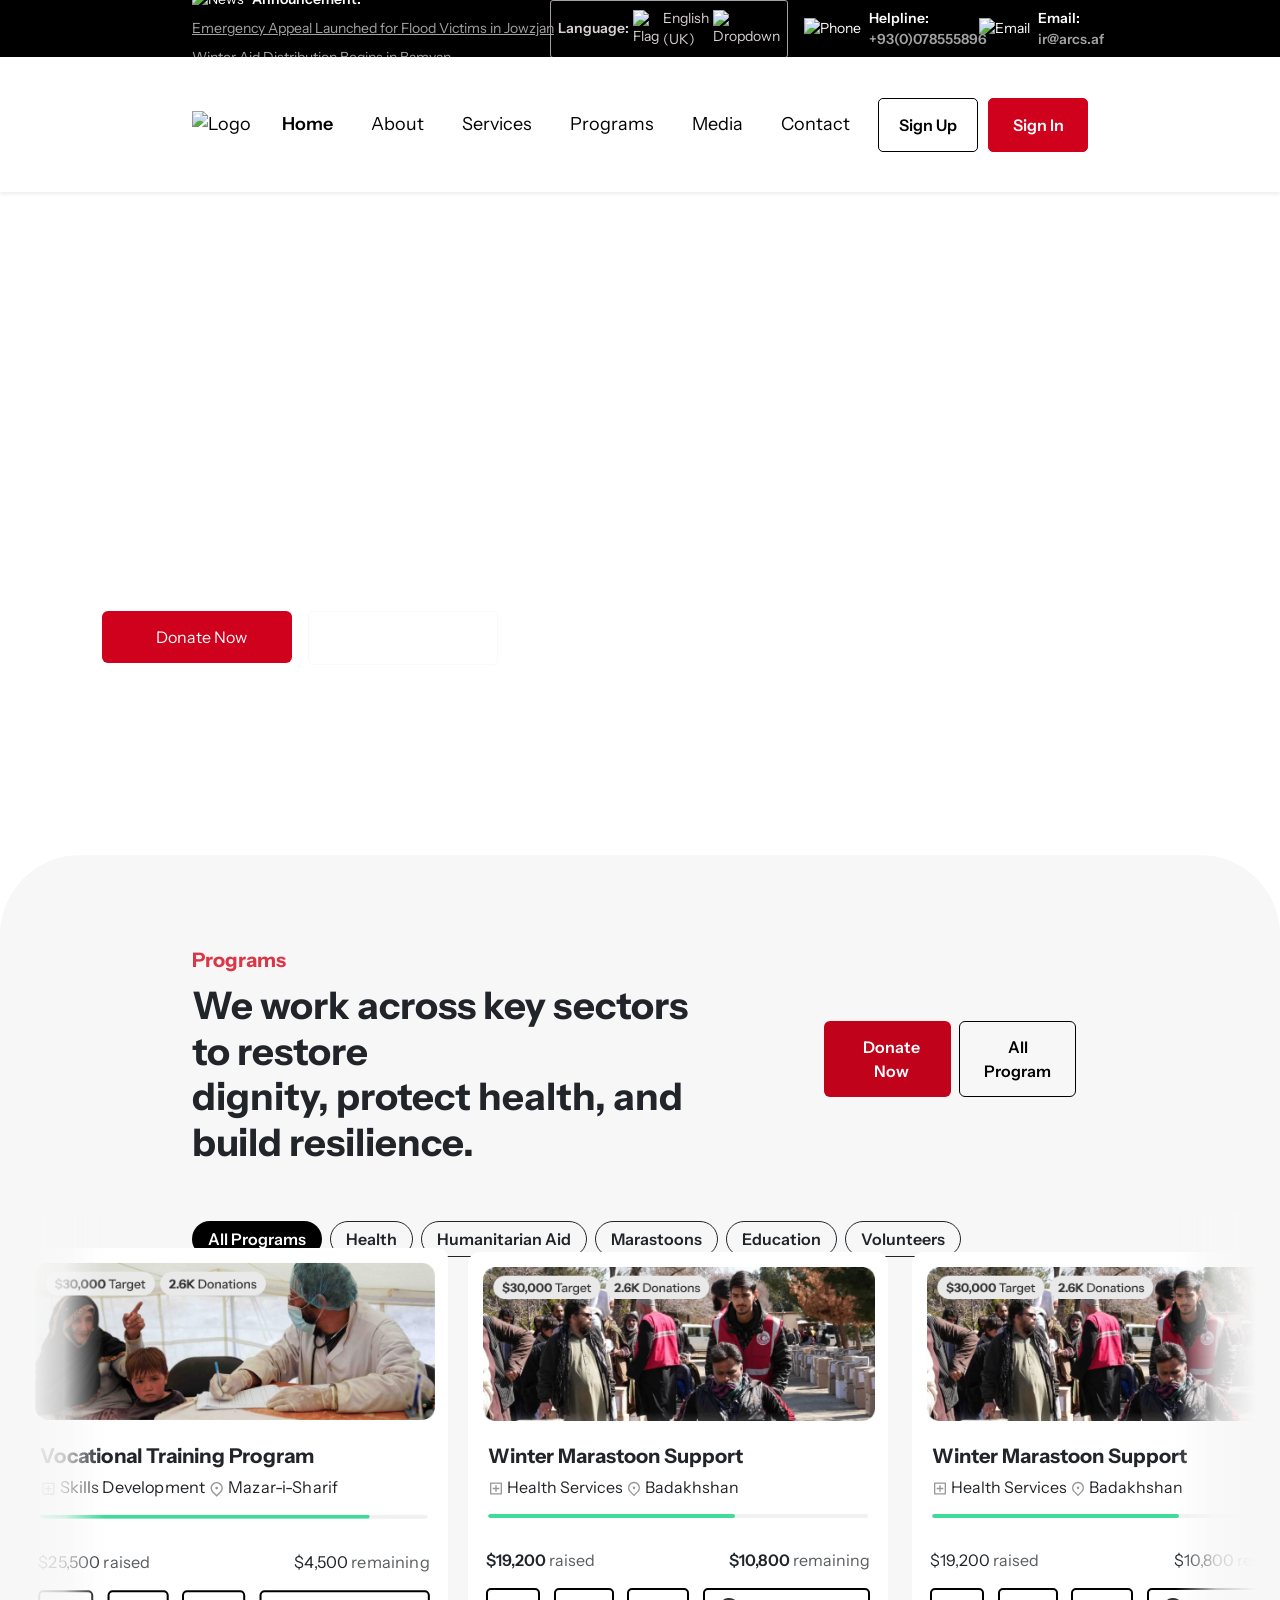
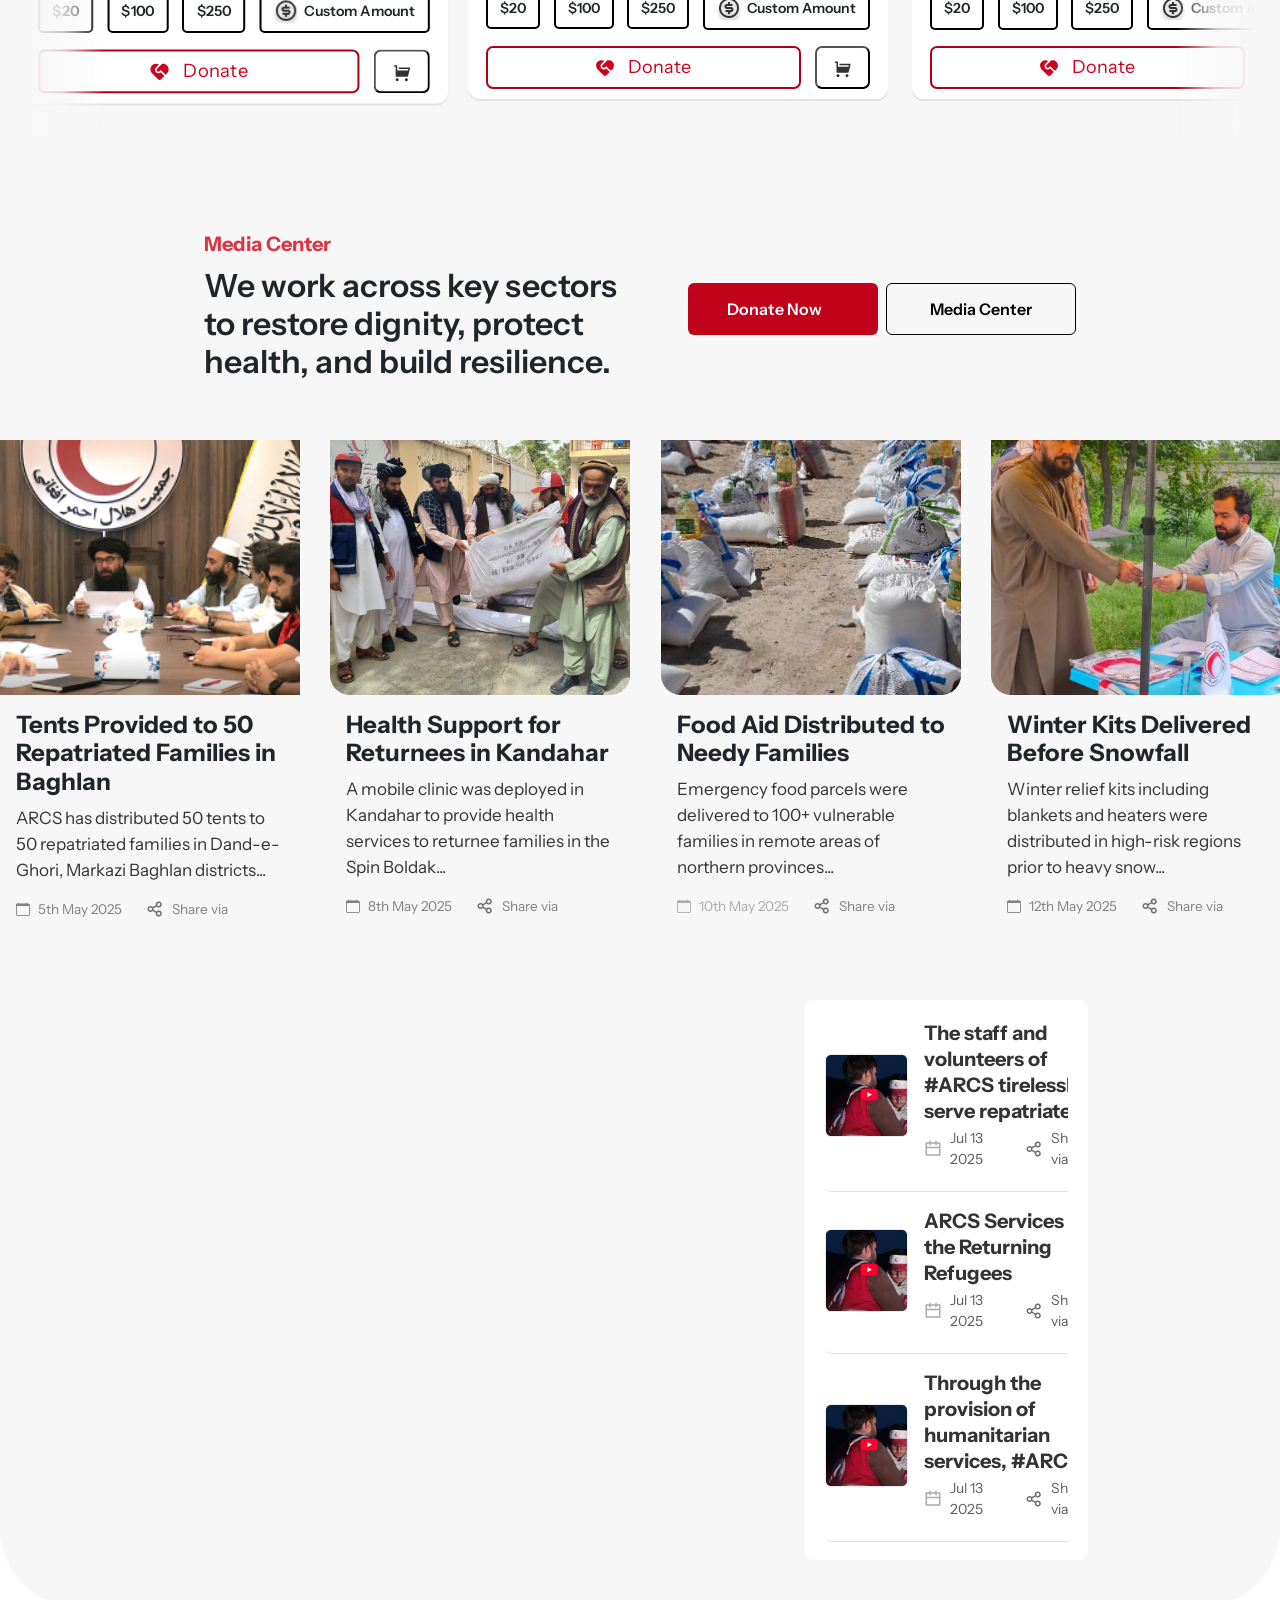
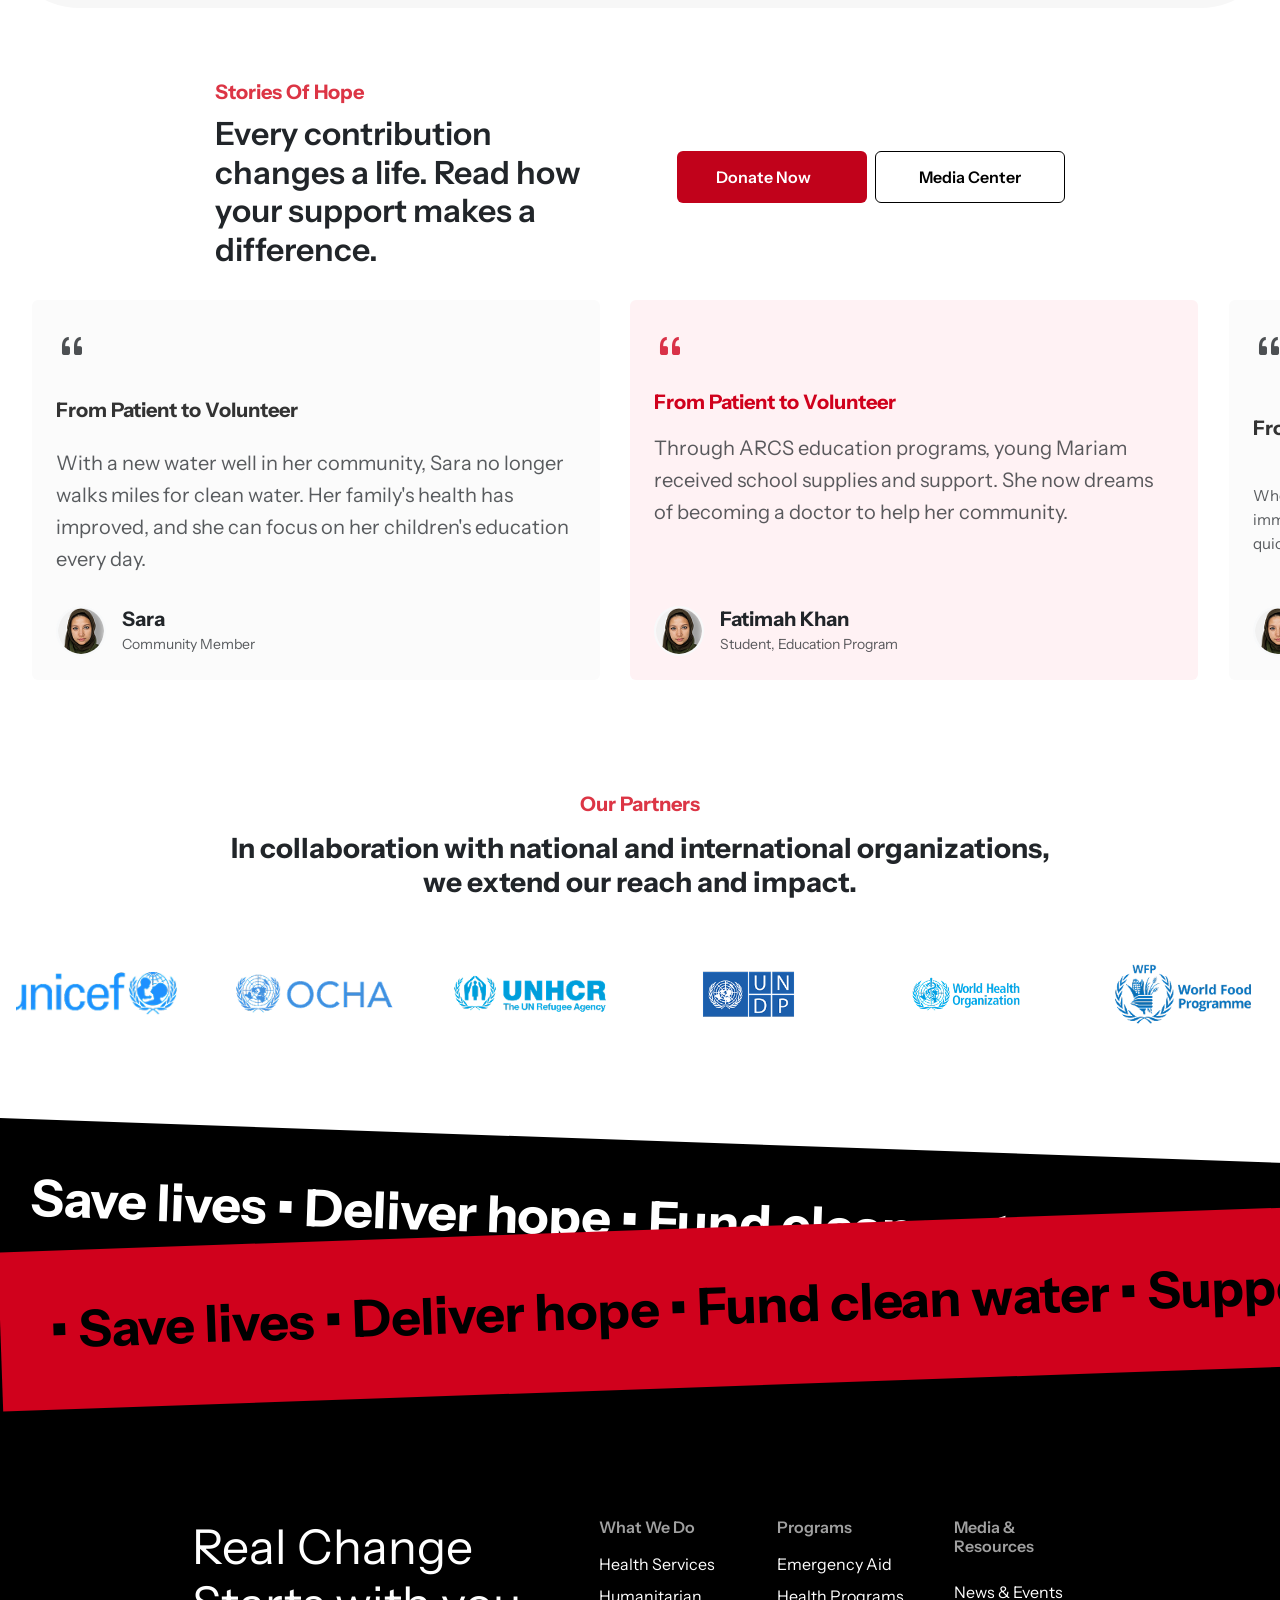
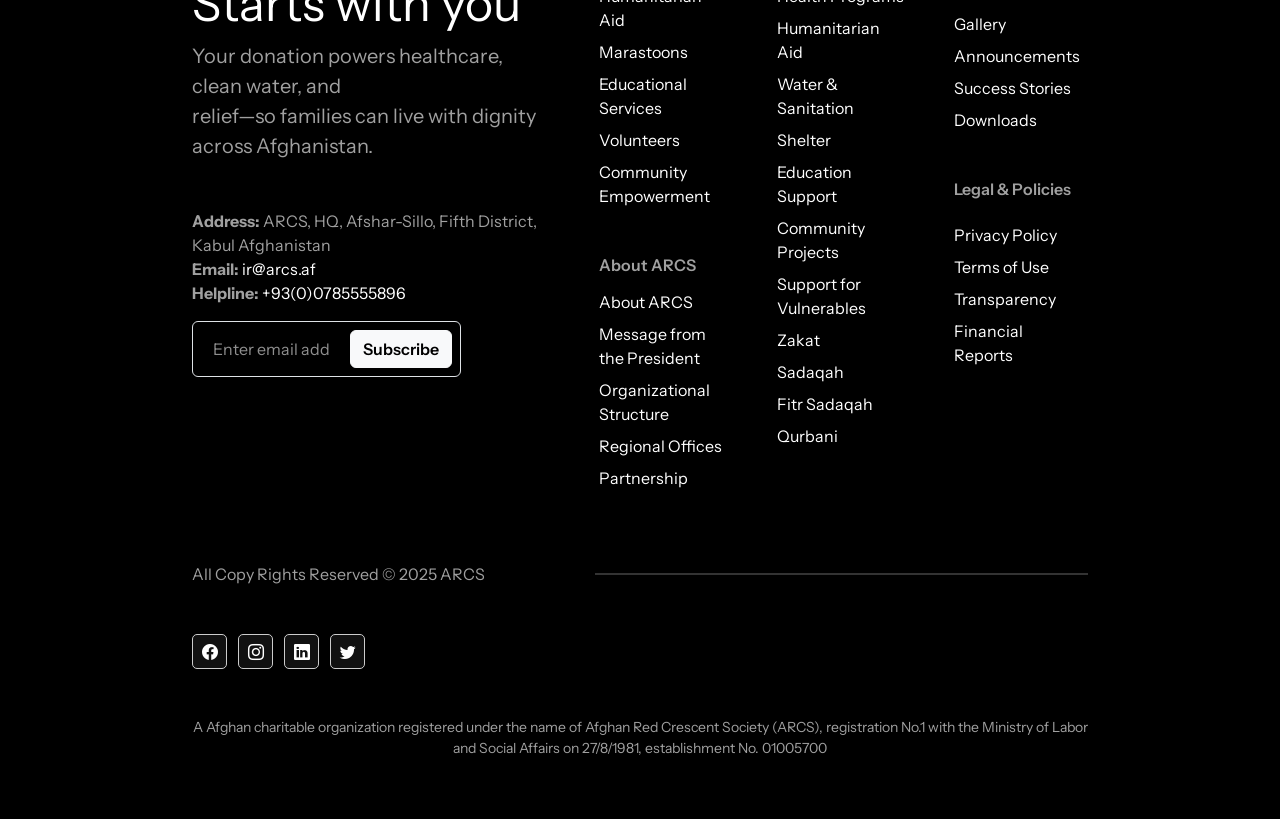
==== index.html @ fee7f4ba "done" ====
<!DOCTYPE html>
<html lang="en">

<head>
  <meta charset="UTF-8" />
  <meta name="viewport" content="width=device-width, initial-scale=1.0" />
  <title>Afghan Red Cresents Scoiety</title>
  <link href="https://cdn.jsdelivr.net/npm/bootstrap@5.3.3/dist/css/bootstrap.min.css" rel="stylesheet" />
  <link href="https://cdn.jsdelivr.net/npm/bootstrap-icons@1.11.0/font/bootstrap-icons.css" rel="stylesheet" />
  <link rel="stylesheet" href="https://cdn.jsdelivr.net/npm/swiper@11/swiper-bundle.min.css" />
  <link rel="preconnect" href="https://fonts.googleapis.com" />
  <link rel="preconnect" href="https://fonts.gstatic.com" crossorigin />
  <link href="https://fonts.googleapis.com/css2?family=Instrument+Sans:ital,wght@0,400..700;1,400..700&display=swap"
    rel="stylesheet" />
  <link rel="stylesheet" href="style.css" />
</head>

<body>
  <!-- Navbar Starts Here -->
  <!-- Top Black Bar -->
  <div class="top-bar py-2 d-flex align-items-center justify-content-between text-white">
    <div class="container">
      <div class="row align-items-center">
        <!-- Left - Announcements -->
        <div class="col-12 col-lg-7 mb-2 mb-lg-0">
          <div class="d-flex align-items-center flex-wrap gap-2">
            <img src="./icons/news.svg" alt="News" class="flex-shrink-0" />
            <span class="important flex-shrink-0">Announcement:</span>
            <div class="d-flex align-items-center flex-wrap gap-2">
              <a class="text-decoration-underline text-nowrap" style="color: #A2A2A2;" href="#">Emergency Appeal
                Launched for Flood Victims in
                Jowzjan</a>
              <img src="./icons/Line 1.svg" class="mx-2 d-none d-md-inline" alt="" />
              <a class="text-decoration-underline text-nowrap d-none d-md-inline" style="color: #A2A2A2;"
                href="#">Winter Aid Distribution
                Begins in Bamyan</a>
            </div>
          </div>
        </div>

        <!-- Right - Contact & Language -->
        <div class="col-12 col-lg-5">
          <div
            class="d-flex flex-column flex-md-row justify-content-lg-end align-items-start align-items-md-center gap-2 gap-md-3">
            <!-- Language Selector -->
            <div class="language dropdown-container d-flex align-items-center gap-1 order-1 order-md-1">
              <span class="important">Language:</span>
              <img src="./images/Flags.svg" alt="Flag" class="current-flag" />
              <span class="d-none d-sm-inline selected-language">English (UK)</span>
              <span class="d-sm-none selected-language-short">EN</span>
              <img src="./icons/angle-down.svg" alt="Dropdown" class="dropdown-arrow" />

              <!-- Language Dropdown Options -->
              <div class="language-dropdown-options" style="display: none;">
                <div class="language-option" data-lang="en" data-flag="./images/Flags.svg" data-full="English (UK)"
                  data-short="EN">
                  <img src="./images/Flags.svg" alt="UK Flag" />
                  <span>English (UK)</span>
                </div>
                <div class="language-option" data-lang="en-us" data-flag="./images/Flags.svg" data-full="English (US)"
                  data-short="EN">
                  <img src="./images/Flags.svg" alt="US Flag" />
                  <span>English (US)</span>
                </div>
                <div class="language-option" data-lang="ps" data-flag="./images/Flags.svg" data-full="پښتو (Pashto)"
                  data-short="PS">
                  <img src="./images/Flags.svg" alt="Afghanistan Flag" />
                  <span>پښتو (Pashto)</span>
                </div>
                <div class="language-option" data-lang="fa" data-flag="./images/Flags.svg" data-full="فارسی (Dari)"
                  data-short="FA">
                  <img src="./images/Flags.svg" alt="Afghanistan Flag" />
                  <span>فارسی (Dari)</span>
                </div>
                <div class="language-option" data-lang="ar" data-flag="./images/Flags.svg" data-full="العربية (Arabic)"
                  data-short="AR">
                  <img src="./images/Flags.svg" alt="Arabic Flag" />
                  <span>العربية (Arabic)</span>
                </div>
                <div class="language-option" data-lang="ur" data-flag="./images/Flags.svg" data-full="اردو (Urdu)"
                  data-short="UR">
                  <img src="./images/Flags.svg" alt="Pakistan Flag" />
                  <span>اردو (Urdu)</span>
                </div>
              </div>
            </div>

            <!-- Contact Info -->
            <div class="d-flex flex-column flex-sm-row gap-2 order-2 order-md-2">
              <div class="d-flex align-items-center gap-2">
                <img src="./icons/phone.svg" alt="Phone" class="flex-shrink-0" />
                <span class="important">
                  <span class="d-none d-sm-inline">Helpline:</span>
                  <span class="d-sm-none">Tel:</span>
                  <span style="color: #A2A2A2">+93(0)078555896</span>
                </span>
              </div>

              <div class="d-flex align-items-center gap-2">
                <img src="./icons/email.svg" alt="Email" class="flex-shrink-0" />
                <span class="important">
                  Email:
                  <span style="color: #A2A2A2">ir@arcs.af</span>
                </span>
              </div>
            </div>
          </div>
        </div>
      </div>
    </div>
  </div>
  <!-- Main Navbar -->
  <nav class="navbar navbar-expand-lg bg-white shadow-sm">
    <div class="container ">
      <!-- Left Logo -->
      <div class="navbar-container">
        <a class="navbar-brand" href="#">
          <img src="./logos/main-logo.png" alt="Logo" height="65" />
        </a>

        <!-- Toggler (Mobile) -->
        <button class="navbar-toggler" type="button" data-bs-toggle="collapse" data-bs-target="#mainNavbar">
          <span class="navbar-toggler-icon"></span>
        </button>

        <!-- Right Menu -->
        <div class="collapse navbar-collapse" id="mainNavbar">
          <ul class="navbar-nav" style="gap: 22px;">
            <li class="nav-item">
              <a class="nav-link fw-semibold" href="./index.html">Home</a>
            </li>
            <li class="nav-item">
              <a class="nav-link hv-fw" href="#">About</a>
            </li>
            <li class="nav-item">
              <a class="nav-link hv-fw" href="#">Services</a>
            </li>
            <li class="nav-item">
              <a class="nav-link hv-fw" href="./programs_list/index.html">Programs</a>
            </li>
            <li class="nav-item">
              <a class="nav-link hv-fw" href="./media/index.html">Media</a>
            </li>
            <li class="nav-item">
              <a class="nav-link hv-fw" href="#">Contact</a>
            </li>
          </ul>
          <div class="d-flex" style="gap: 10px; margin-left: 20px;">
            <button class="sign-up-btn">Sign Up</button>
            <button class="sign-in-btn">Sign In</button>
          </div>
        </div>
      </div>
    </div>
  </nav>
  <!-- Navbar Ends Here -->
  <!-- Carousel -->
  <div id="heroCarousel" class="carousel slide" data-bs-ride="carousel">
    <!-- Slides -->
    <div class="carousel-inner" style="height: 85vh">
      <div class="carousel-item bg-hero active">
        <div class="carousel-caption">
          <h5>Back to School, Back to Hope</h5>
          <h2 class="fw-bold mb-5" style="font-size: 2.5vw; line-height: 64px">
            Your support helps children <br />
            return to classrooms with <br />
            books, teachers, and a <br />
            brighter future.
          </h2>
          <div class="d-flex align-items-start gap-3">
            <div class="donate-wrapper">
              <button class="btn-custom-red">
                <img src="./icons/partner.svg" alt="" class="me-2" /> <a href="./detail/index.html"
                  class="text-decoration-none text-white">Donate
                  Now</a>
              </button>
              <div class="carousel-indicators-custom">
                <button type="button" data-bs-target="#heroCarousel" data-bs-slide-to="0" class="active"></button>
                <button type="button" data-bs-target="#heroCarousel" data-bs-slide-to="1"></button>
                <button type="button" data-bs-target="#heroCarousel" data-bs-slide-to="2"></button>
                <button type="button" data-bs-target="#heroCarousel" data-bs-slide-to="3"></button>
              </div>
            </div>
            <button class="btn btn-outline-light btn-custom-view"><a href="./programs_list/index.html"
                class="text-decoration-none text-white"> View Programs</a></button>
          </div>
        </div>
      </div>
      <div class="carousel-item bg-hero">
        <div class="carousel-caption">
          <h5>Back to School, Back to Hope</h5>
          <h2 class="fw-bold mb-5" style="font-size: 2.5vw; line-height: 64px">
            Your support helps children <br />
            return to classrooms with <br />
            books, teachers, and a <br />
            brighter future.
          </h2>
          <div class="d-flex align-items-start gap-3">
            <div class="donate-wrapper">
              <button class="btn-custom-red">
                <img src="./icons/partner.svg" alt="" class="me-2" /> <a href="./detail/index.html"
                  class="text-decoration-none text-white">Donate
                  Now</a>
              </button>
              <div class="carousel-indicators-custom">
                <button type="button" data-bs-target="#heroCarousel" data-bs-slide-to="0"></button>
                <button type="button" data-bs-target="#heroCarousel" data-bs-slide-to="1" class="active"></button>
                <button type="button" data-bs-target="#heroCarousel" data-bs-slide-to="2"></button>
                <button type="button" data-bs-target="#heroCarousel" data-bs-slide-to="3"></button>
              </div>
            </div>
            <button class="btn btn-outline-light btn-custom-view"><a href="./programs_list/index.html"
                class="text-decoration-none text-white"> View Programs</a></button>
          </div>
        </div>

      </div>
      <div class="carousel-item bg-hero">
        <div class="carousel-caption">
          <h5>Back to School, Back to Hope</h5>
          <h2 class="fw-bold mb-5" style="font-size: 2.5vw; line-height: 64px">
            Your support helps children <br />
            return to classrooms with <br />
            books, teachers, and a <br />
            brighter future.
          </h2>
          <div class="d-flex align-items-start gap-3">
            <div class="donate-wrapper">
              <button class="btn-custom-red">
                <img src="./icons/partner.svg" alt="" class="me-2" /> <a href="./detail/index.html"
                  class="text-decoration-none text-white">Donate
                  Now</a>
              </button>
              <div class="carousel-indicators-custom">
                <button type="button" data-bs-target="#heroCarousel" data-bs-slide-to="0"></button>
                <button type="button" data-bs-target="#heroCarousel" data-bs-slide-to="1"></button>
                <button type="button" data-bs-target="#heroCarousel" data-bs-slide-to="2" class="active"></button>
                <button type="button" data-bs-target="#heroCarousel" data-bs-slide-to="3"></button>
              </div>
            </div>
            <button class="btn btn-outline-light btn-custom-view"><a href="./programs_list/index.html"
                class="text-decoration-none text-white"> View Programs</a></button>
          </div>
        </div>
      </div>
      <div class="carousel-item bg-hero">
        <div class="carousel-caption">
          <h5>Back to School, Back to Hope</h5>
          <h2 class="fw-bold mb-5" style="font-size: 2.5vw; line-height: 64px">
            Your support helps children <br />
            return to classrooms with <br />
            books, teachers, and a <br />
            brighter future.
          </h2>
          <div class="d-flex align-items-start gap-3">
            <div class="donate-wrapper">
              <button class="btn-custom-red">
                <img src="./icons/partner.svg" alt="" class="me-2" /> <a href="./detail/index.html"
                  class="text-decoration-none text-white">Donate
                  Now</a>
              </button>
              <div class="carousel-indicators-custom">
                <button type="button" data-bs-target="#heroCarousel" data-bs-slide-to="0"></button>
                <button type="button" data-bs-target="#heroCarousel" data-bs-slide-to="1"></button>
                <button type="button" data-bs-target="#heroCarousel" data-bs-slide-to="2"></button>
                <button type="button" data-bs-target="#heroCarousel" data-bs-slide-to="3" class="active"></button>
              </div>
            </div>
            <button class="btn btn-outline-light btn-custom-view"><a href="./programs_list/index.html"
                class="text-decoration-none text-white"> View Programs</a></button>
          </div>
        </div>
        <div class="carousel-item bg-hero">
          <div class="carousel-caption">
            <h5>Back to School, Back to Hope</h5>
            <h2 class="fw-bold mb-5" style="font-size: 2.5vw; line-height: 64px">
              Your support helps children <br />
              return to classrooms with <br />
              books, teachers, and a <br />
              brighter future.
            </h2>
            <div class="d-flex align-items-start gap-3">
              <div class="donate-wrapper">
                <button class="btn-custom-red">
                  <img src="./icons/partner.svg" alt="" class="me-2" /> <a href="./detail/index.html"
                    class="text-decoration-none text-white">Donate
                    Now</a>
                </button>
                <div class="carousel-indicators-custom">
                  <button type="button" data-bs-target="#heroCarousel" data-bs-slide-to="0"></button>
                  <button type="button" data-bs-target="#heroCarousel" data-bs-slide-to="1"></button>
                  <button type="button" data-bs-target="#heroCarousel" data-bs-slide-to="2" class="active"></button>
                  <button type="button" data-bs-target="#heroCarousel" data-bs-slide-to="3"></button>
                </div>
              </div>
              <button class="btn btn-outline-light btn-custom-view"><a href="./programs_list/index.html"
                  class="text-decoration-none text-white"> View Programs</a></button>
            </div>
          </div>
        </div>
      </div>
    </div>
  </div>
  <div class="bg-main">
    <!-- Programs Section -->
    <div class="position-relative ma-he-2" style="height: 255px">
      <div class="main container-fluid progress_con position-absolute" style="top: -40%">
        <div class="row align-items-center justify-content-between container mx-auto">
          <!-- Left Text -->
          <div class="col-md-7" style="padding-left: 0 !important;">
            <span class="text-danger fw-bold" style="font-size: 20px;">Programs</span>
            <h2 class="fw-bold mt-2" style="font-size: 38px;">
              We work across key sectors to restore <br> dignity, protect health, and
              build resilience.
            </h2>
          </div>
          <!-- Right Buttons -->
          <div class="col-md-3 d-flex justify-content-md-end gap-2 mt-3 mt-md-0">
            <button class="btn btn-donate d-flex align-items-center fw-semibold" style="width: 190px;">
              <img src="./icons/partner.svg" alt="" class="me-2" /><a href="./detail/index.html"
                class="text-decoration-none text-white">Donate Now</a>
            </button>
            <button class="btn border-black text-black px-4 fw-semibold" style="width: 190px;">
              <a href="./programs_list/index.html" class="text-decoration-none text-black">All Program</a>
            </button>
          </div>
        </div>

        <!-- Categories -->
        <div class="categories d-flex flex-wrap gap-2 mt-5 container mx-auto">
          <span class="btn active-cat rounded-pill fw-semibold" style="padding: 5px 15px; font-size: 16px;">All
            Programs</span>
          <span class="btn btn-outline-dark rounded-pill fw-semibold"
            style="padding: 5px 15px; font-size: 16px;">Health</span>
          <span class="btn btn-outline-dark rounded-pill fw-semibold"
            style="padding: 5px 15px; font-size: 16px;">Humanitarian
            Aid</span>
          <span class="btn btn-outline-dark rounded-pill fw-semibold"
            style="padding: 5px 15px; font-size: 16px;">Marastoons</span>
          <span class="btn btn-outline-dark rounded-pill fw-semibold"
            style="padding: 5px 15px; font-size: 16px;">Education</span>
          <span class="btn btn-outline-dark rounded-pill fw-semibold"
            style="padding: 5px 15px; font-size: 16px;">Volunteers</span>
          <span class="btn btn-outline-dark rounded-pill fw-semibold"
            style="padding: 5px 15px; font-size: 16px;">Community</span>
        </div>
      </div>
    </div>

    <!-- Donation Programs Swiper -->
    <div class="container-fluid px-4">
      <div class="swiper donation-swiper">
        <div class="swiper-wrapper">
          <!-- Card 1 -->
          <div class="swiper-slide">
            <div class="card-1">
              <img class="main-img img-fluid rounded" src="../images/Frame 1261153463.png"
                alt="Winter Marastoon Support" />
              <span class="card-1text d-block">Winter Marastoon Support</span>
              <div class="mt-1 ml-1 card-1-text">
                <span class="span"><img src="../icons/add-square.svg" alt="" /> Health
                  Services</span>
                <span class="span"><img src="../icons/location3.svg" alt="" /> Badakhshan</span>
              </div>

              <!-- Bootstrap progress -->
              <div class="progress">
                <div class="progress-bar" role="progressbar" style="width: 65%"></div>
              </div>

              <!-- Loan Info -->
              <div class="d-flex justify-content-between px-2">
                <div>
                  <span class="fw-semibold">$19,200 </span>
                  <span class="text-muted">raised</span>
                </div>
                <div>
                  <span class="fw-semibold">$10,800 </span>
                  <span class="text-muted">remaining</span>
                </div>
              </div>

              <!-- Amount Options -->
              <div class="amount-donate d-flex gap-1 mt-3 px-2">
                <span class="Amount">$20</span>
                <span class="Amount">$100</span>
                <span class="Amount">$250</span>
                <span class="Custom-amount d-flex align-items-center">
                  <img src="../icons/Vector.png" alt="" /> Custom Amount
                </span>
              </div>

              <!-- Donate + Cart -->
              <div class="d-flex justify-content-between align-items-center mt-3 px-2">
                <button class="donate-button d-flex align-items-center justify-content-center">
                  <a class="text-decoration-none" style="color: #d0011c;" href="../detail/index.html"> <img
                      src="../icons/filled-partner.svg" height="20px" alt="" />&ensp;
                    Donate</a>
                </button>
                <button class="cart2">
                  <a class="text-decoration-none" style="color: #d0011c;" href="../checkout/checkout.html"> <img
                      src="../images/cart2.svg" alt="" /></a>
                </button>
              </div>
            </div>
          </div>

          <!-- Card 2 -->
          <div class="swiper-slide">
            <div class="card-1">
              <img class="main-img img-fluid rounded" src="./images/Frame 1261153463.png"
                alt="Winter Marastoon Support" />
              <span class="card-1text d-block">Winter Marastoon Support</span>
              <div class="mt-1 ml-1 card-1-text">
                <span class="span"><img src="./icons/add-square.svg" alt="" /> Health
                  Services</span>
                <span class="span"><img src="./icons/location3.svg" alt="" /> Badakhshan</span>
              </div>

              <!-- Bootstrap progress -->
              <div class="progress">
                <div class="progress-bar" role="progressbar" style="width: 65%"></div>
              </div>

              <!-- Loan Info -->
              <div class="d-flex justify-content-between px-2">
                <div>
                  <span>$19,200 </span>
                  <span class="text-muted">raised</span>
                </div>
                <div>
                  <span>$10,800 </span>
                  <span class="text-muted">remaining</span>
                </div>
              </div>

              <!-- Amount Options -->
              <div class="d-flex justify-content-between mt-3 px-2">
                <span class="Amount">$20</span>
                <span class="Amount">$100</span>
                <span class="Amount">$250</span>
                <span class="Custom-amount d-flex align-items-center">
                  <img src="./icons/Vector.png" alt="" /> Custom Amount
                </span>
              </div>

              <!-- Donate + Cart -->
              <div class="d-flex justify-content-between align-items-center mt-3 px-2">
                <button class="donate-button d-flex align-items-center justify-content-center">
                  <a href="./detail/index.html" class="text-decoration-none" style="color: #d0011c;">
                    <img src="./icons/filled-partner.svg" height="20px" alt="" />&ensp; Donate
                  </a>
                </button>
                <button class="cart2">
                  <a href="./checkout/checkout.html" class="text-decoration-none text-white">
                    <img src="./images/cart2.svg" alt="" />
                  </a>
                </button>
              </div>
            </div>
          </div>

          <!-- Card 3 -->
          <div class="swiper-slide">
            <div class="card-1">
              <img class="main-img img-fluid rounded" src="./images/Frame 1261153463 (2).png"
                alt="Volunteer First Aid Training" />
              <span class="card-1text d-block">Volunteer First Aid Training</span>
              <div class="mt-1 ml-1 card-1-text">
                <span class="span"><img src="./icons/add-square.svg" alt="" /> Health
                  Services</span>
                <span class="span"><img src="./icons/location3.svg" alt="" /> Badakhshan</span>
              </div>

              <!-- Bootstrap progress -->
              <div class="progress">
                <div class="progress-bar" role="progressbar" style="width: 65%"></div>
              </div>

              <!-- Loan Info -->
              <div class="d-flex justify-content-between px-2">
                <div>
                  <span>$19,200 </span>
                  <span class="text-muted">raised</span>
                </div>
                <div>
                  <span>$10,800 </span>
                  <span class="text-muted">remaining</span>
                </div>
              </div>

              <!-- Amount Options -->
              <div class="d-flex justify-content-between mt-3 px-2">
                <span class="Amount">$20</span>
                <span class="Amount">$100</span>
                <span class="Amount">$250</span>
                <span class="Custom-amount d-flex align-items-center">
                  <img src="./icons/Vector.png" alt="" /> Custom Amount
                </span>
              </div>

              <!-- Donate + Cart -->
              <div class="d-flex justify-content-between align-items-center mt-3 px-2">
                <button class="donate-button d-flex align-items-center justify-content-center">
                  <a href="./detail/index.html" class="text-decoration-none" style="color: #d0011c;">
                    <img src="./icons/filled-partner.svg" height="20px" alt="" />&ensp; Donate
                  </a>
                </button>
                <button class="cart2">
                  <a href="./checkout/checkout.html" class="text-decoration-none text-white">
                    <img src="./images/cart2.svg" alt="" />
                  </a>
                </button>
              </div>
            </div>
          </div>

          <!-- Card 4 - Additional card for demonstration -->
          <div class="swiper-slide">
            <div class="card-1">
              <img class="main-img img-fluid rounded" src="./images/Frame 1261153463 (1).png"
                alt="Women's Tailoring Program" />
              <span class="card-1text d-block">Women's Tailoring Program</span>
              <div class="mt-1 ml-1 card-1-text">
                <span class="span"><img src="./icons/add-square.svg" alt="" /> Community
                  Empowerment</span>
                <span class="span"><img src="./icons/location3.svg" alt="" /> Kabul</span>
              </div>

              <!-- Bootstrap progress -->
              <div class="progress">
                <div class="progress-bar" role="progressbar" style="width: 45%"></div>
              </div>

              <!-- Loan Info -->
              <div class="d-flex justify-content-between px-2">
                <div>
                  <span>$13,500 </span>
                  <span class="text-muted">raised</span>
                </div>
                <div>
                  <span>$16,500 </span>
                  <span class="text-muted">remaining</span>
                </div>
              </div>

              <!-- Amount Options -->
              <div class="d-flex justify-content-between mt-3 px-2">
                <span class="Amount">$20</span>
                <span class="Amount">$100</span>
                <span class="Amount">$250</span>
                <span class="Custom-amount d-flex align-items-center">
                  <img src="./icons/Vector.png" alt="" /> Custom Amount
                </span>
              </div>

              <!-- Donate + Cart -->
              <div class="d-flex justify-content-between align-items-center mt-3 px-2">
                <button class="donate-button d-flex align-items-center justify-content-center">
                  <a href="./detail/index.html" class="text-decoration-none" style="color: #d0011c;">
                    <img src="./icons/filled-partner.svg" height="20px" alt="" />&ensp; Donate
                  </a>
                </button>
                <button class="cart2">
                  <a href="./checkout/checkout.html" class="text-decoration-none text-white">
                    <img src="./images/cart2.svg" alt="" />
                  </a>
                </button>
              </div>
            </div>
          </div>

          <!-- Card 5 - Education Support -->
          <div class="swiper-slide">
            <div class="card-1">
              <img class="main-img img-fluid rounded" src="./images/Frame 1261153463 (2).png"
                alt="Education Support Program" />
              <span class="card-1text d-block">Education Support Program</span>
              <div class="mt-1 ml-1 card-1-text">
                <span class="span"><img src="./icons/add-square.svg" alt="" /> Education</span>
                <span class="span"><img src="./icons/location3.svg" alt="" /> Herat</span>
              </div>

              <!-- Bootstrap progress -->
              <div class="progress">
                <div class="progress-bar" role="progressbar" style="width: 80%"></div>
              </div>

              <!-- Loan Info -->
              <div class="d-flex justify-content-between px-2">
                <div>
                  <span>$24,000 </span>
                  <span class="text-muted">raised</span>
                </div>
                <div>
                  <span>$6,000 </span>
                  <span class="text-muted">remaining</span>
                </div>
              </div>

              <!-- Amount Options -->
              <div class="d-flex justify-content-between mt-3 px-2">
                <span class="Amount">$20</span>
                <span class="Amount">$100</span>
                <span class="Amount">$250</span>
                <span class="Custom-amount d-flex align-items-center">
                  <img src="./icons/Vector.png" alt="" /> Custom Amount
                </span>
              </div>

              <!-- Donate + Cart -->
              <div class="d-flex justify-content-between align-items-center mt-3 px-2">
                <button class="donate-button d-flex align-items-center justify-content-center">
                  <a href="./detail/index.html" class="text-decoration-none" style="color: #d0011c;">
                    <img src="./icons/filled-partner.svg" height="20px" alt="" />&ensp; Donate
                  </a>
                </button>
                <button class="cart2">
                  <a href="./checkout/checkout.html" class="text-decoration-none text-white">
                    <img src="./images/cart2.svg" alt="" />
                  </a>
                </button>
              </div>
            </div>
          </div>

          <!-- Card 6 - Clean Water Initiative -->
          <div class="swiper-slide">
            <div class="card-1">
              <img class="main-img img-fluid rounded" src="./images/Frame 1261153463.png"
                alt="Clean Water Initiative" />
              <span class="card-1text d-block">Clean Water Initiative</span>
              <div class="mt-1 ml-1 card-1-text">
                <span class="span"><img src="./icons/add-square.svg" alt="" /> Water &
                  Sanitation</span>
                <span class="span"><img src="./icons/location3.svg" alt="" /> Kandahar</span>
              </div>

              <!-- Bootstrap progress -->
              <div class="progress">
                <div class="progress-bar" role="progressbar" style="width: 30%"></div>
              </div>

              <!-- Loan Info -->
              <div class="d-flex justify-content-between px-2">
                <div>
                  <span>$9,000 </span>
                  <span class="text-muted">raised</span>
                </div>
                <div>
                  <span>$21,000 </span>
                  <span class="text-muted">remaining</span>
                </div>
              </div>

              <!-- Amount Options -->
              <div class="d-flex justify-content-between mt-3 px-2">
                <span class="Amount">$20</span>
                <span class="Amount">$100</span>
                <span class="Amount">$250</span>
                <span class="Custom-amount d-flex align-items-center">
                  <img src="./icons/Vector.png" alt="" /> Custom Amount
                </span>
              </div>

              <!-- Donate + Cart -->
              <div class="d-flex justify-content-between align-items-center mt-3 px-2">
                <button class="donate-button d-flex align-items-center justify-content-center">
                  <a href="./detail/index.html" class="text-decoration-none" style="color: #d0011c;">
                    <img src="./icons/filled-partner.svg" height="20px" alt="" />&ensp; Donate
                  </a>
                </button>
                <button class="cart2">
                  <a href="./checkout/checkout.html" class="text-decoration-none text-white">
                    <img src="./images/cart2.svg" alt="" />
                  </a>
                </button>
              </div>
            </div>
          </div>

          <!-- Card 7 - Emergency Relief -->
          <div class="swiper-slide">
            <div class="card-1">
              <img class="main-img img-fluid rounded" src="./images/Frame 1261153463 (1).png"
                alt="Emergency Relief Support" />
              <span class="card-1text d-block">Emergency Relief Support</span>
              <div class="mt-1 ml-1 card-1-text">
                <span class="span"><img src="./icons/add-square.svg" alt="" /> Emergency
                  Aid</span>
                <span class="span"><img src="./icons/location3.svg" alt="" /> Nationwide</span>
              </div>

              <!-- Bootstrap progress -->
              <div class="progress">
                <div class="progress-bar" role="progressbar" style="width: 55%"></div>
              </div>

              <!-- Loan Info -->
              <div class="d-flex justify-content-between px-2">
                <div>
                  <span>$16,500 </span>
                  <span class="text-muted">raised</span>
                </div>
                <div>
                  <span>$13,500 </span>
                  <span class="text-muted">remaining</span>
                </div>
              </div>

              <!-- Amount Options -->
              <div class="d-flex justify-content-between mt-3 px-2">
                <span class="Amount">$20</span>
                <span class="Amount">$100</span>
                <span class="Amount">$250</span>
                <span class="Custom-amount d-flex align-items-center">
                  <img src="./icons/Vector.png" alt="" /> Custom Amount
                </span>
              </div>

              <!-- Donate + Cart -->
              <div class="d-flex justify-content-between align-items-center mt-3 px-2">
                <button class="donate-button d-flex align-items-center justify-content-center">
                  <a href="./detail/index.html" class="text-decoration-none" style="color: #d0011c;">
                    <img src="./icons/filled-partner.svg" height="20px" alt="" />&ensp; Donate
                  </a>
                </button>
                <button class="cart2">
                  <a href="./checkout/checkout.html" class="text-decoration-none text-white">
                    <img src="./images/cart2.svg" alt="" />
                  </a>
                </button>
              </div>
            </div>
          </div>

          <!-- Card 8 - Food Distribution -->
          <div class="swiper-slide">
            <div class="card-1">
              <img class="main-img img-fluid rounded" src="./images/Frame 1261153463 (2).png"
                alt="Food Distribution Program" />
              <span class="card-1text d-block">Food Distribution Program</span>
              <div class="mt-1 ml-1 card-1-text">
                <span class="span"><img src="./icons/add-square.svg" alt="" /> Food
                  Security</span>
                <span class="span"><img src="./icons/location3.svg" alt="" /> Balkh</span>
              </div>

              <!-- Bootstrap progress -->
              <div class="progress">
                <div class="progress-bar" role="progressbar" style="width: 70%"></div>
              </div>

              <!-- Loan Info -->
              <div class="d-flex justify-content-between px-2">
                <div>
                  <span>$21,000 </span>
                  <span class="text-muted">raised</span>
                </div>
                <div>
                  <span>$9,000 </span>
                  <span class="text-muted">remaining</span>
                </div>
              </div>

              <!-- Amount Options -->
              <div class="d-flex justify-content-between mt-3 px-2">
                <span class="Amount">$20</span>
                <span class="Amount">$100</span>
                <span class="Amount">$250</span>
                <span class="Custom-amount d-flex align-items-center">
                  <img src="./icons/Vector.png" alt="" /> Custom Amount
                </span>
              </div>

              <!-- Donate + Cart -->
              <div class="d-flex justify-content-between align-items-center mt-3 px-2">
                <button class="donate-button d-flex align-items-center justify-content-center">
                  <a href="./detail/index.html" class="text-decoration-none" style="color: #d0011c;">
                    <img src="./icons/filled-partner.svg" height="20px" alt="" />&ensp; Donate
                  </a>
                </button>
                <button class="cart2">
                  <a href="./checkout/checkout.html" class="text-decoration-none text-white">
                    <img src="./images/cart2.svg" alt="" />
                  </a>
                </button>
              </div>
            </div>
          </div>

          <!-- Card 9 - Shelter Support -->
          <div class="swiper-slide">
            <div class="card-1">
              <img class="main-img img-fluid rounded" src="./images/Frame 1261153463.png"
                alt="Shelter Support Initiative" />
              <span class="card-1text d-block">Shelter Support Initiative</span>
              <div class="mt-1 ml-1 card-1-text">
                <span class="span"><img src="./icons/add-square.svg" alt="" /> Housing
                  Support</span>
                <span class="span"><img src="./icons/location3.svg" alt="" /> Nangarhar</span>
              </div>

              <!-- Bootstrap progress -->
              <div class="progress">
                <div class="progress-bar" role="progressbar" style="width: 40%"></div>
              </div>

              <!-- Loan Info -->
              <div class="d-flex justify-content-between px-2">
                <div>
                  <span>$12,000 </span>
                  <span class="text-muted">raised</span>
                </div>
                <div>
                  <span>$18,000 </span>
                  <span class="text-muted">remaining</span>
                </div>
              </div>

              <!-- Amount Options -->
              <div class="d-flex justify-content-between mt-3 px-2">
                <span class="Amount">$20</span>
                <span class="Amount">$100</span>
                <span class="Amount">$250</span>
                <span class="Custom-amount d-flex align-items-center">
                  <img src="./icons/Vector.png" alt="" /> Custom Amount
                </span>
              </div>

              <!-- Donate + Cart -->
              <div class="d-flex justify-content-between align-items-center mt-3 px-2">
                <button class="donate-button d-flex align-items-center justify-content-center">
                  <a href="./detail/index.html" class="text-decoration-none" style="color: #d0011c;">
                    <img src="./icons/filled-partner.svg" height="20px" alt="" />&ensp; Donate
                  </a>
                </button>
                <button class="cart2">
                  <a href="./checkout/checkout.html" class="text-decoration-none text-white">
                    <img src="./images/cart2.svg" alt="" />
                  </a>
                </button>
              </div>
            </div>
          </div>

          <!-- Card 10 - Vocational Training -->
          <div class="swiper-slide">
            <div class="card-1">
              <img class="main-img img-fluid rounded" src="./images/Frame 1261153463 (1).png"
                alt="Vocational Training Program" />
              <span class="card-1text d-block">Vocational Training Program</span>
              <div class="mt-1 ml-1 card-1-text">
                <span class="span"><img src="./icons/add-square.svg" alt="" /> Skills
                  Development</span>
                <span class="span"><img src="./icons/location3.svg" alt="" />
                  Mazar-i-Sharif</span>
              </div>

              <!-- Bootstrap progress -->
              <div class="progress">
                <div class="progress-bar" role="progressbar" style="width: 85%"></div>
              </div>

              <!-- Loan Info -->
              <div class="d-flex justify-content-between px-2">
                <div>
                  <span>$25,500 </span>
                  <span class="text-muted">raised</span>
                </div>
                <div>
                  <span>$4,500 </span>
                  <span class="text-muted">remaining</span>
                </div>
              </div>

              <!-- Amount Options -->
              <div class="d-flex justify-content-between mt-3 px-2">
                <span class="Amount">$20</span>
                <span class="Amount">$100</span>
                <span class="Amount">$250</span>
                <span class="Custom-amount d-flex align-items-center">
                  <img src="./icons/Vector.png" alt="" /> Custom Amount
                </span>
              </div>

              <!-- Donate + Cart -->
              <div class="d-flex justify-content-between align-items-center mt-3 px-2">
                <button class="donate-button d-flex align-items-center justify-content-center">
                  <a href="./detail/index.html" class="text-decoration-none" style="color: #d0011c;">
                    <img src="./icons/filled-partner.svg" height="20px" alt="" />&ensp; Donate
                  </a>
                </button>
                <button class="cart2">
                  <a href="./checkout/checkout.html" class="text-decoration-none text-white">
                    <img src="./images/cart2.svg" alt="" />
                  </a>
                </button>
              </div>
            </div>
          </div>
        </div>

        <!-- Pagination -->
        <div class="swiper-pagination"></div>
      </div>
    </div>

    <div class="ma-he" style="height: 240px;">
      <div class="main container-fluid progress_con position-absolute">
        <div class="row align-items-center justify-content-between container mx-auto">
          <!-- Left Text -->
          <div class="col-md-6">
            <span class="text-danger fw-bold" style="font-size: 20px;">Media Center</span>
            <h2 class="fw-semibold mt-2">
              We work across key sectors to restore dignity, protect health, and
              build resilience.
            </h2>
          </div>
          <!-- Right Buttons -->
          <div class="col-md-6 d-flex justify-content-md-end gap-2 mt-3 mt-md-0">
            <button class="btn btn-donate d-flex align-items-center fw-semibold" style="width: 190px;">
              <img src="./icons/partner.svg" alt="" class="me-2" /> <a href="./detail/index.html"
                class="text-decoration-none text-white">Donate Now</a>
            </button>
            <button class="btn border-black text-black px-4 fw-semibold" style="width: 190px;">
              <a href="./detail/index.html" class="text-decoration-none text-black">Media Center</a>
            </button>
          </div>
        </div>
      </div>
    </div>
    <div class="container-fluid card-container-wrapper">
      <div class="card-container">
        <!-- Card 1 -->
        <div class="card">
          <img src="./images/media-1.png" class="card-img-top" alt="News Image" />
          <div class="card-body">
            <h5 class="card-title">
              Tents Provided to 50 Repatriated Families in Baghlan
            </h5>
            <p class="card-text">
              ARCS has distributed 50 tents to 50 repatriated families in
              Dand-e-Ghori, Markazi Baghlan districts...
            </p>
            <div class="d-flex gap-4 small-text mt-3">
              <span class="d-flex align-items-center gap-2"><i class="bi bi-calendar"></i> 5th May 2025</span>
              <a href="#" class="text-decoration-none small-text d-flex gap-2 align-items-center"><img
                  src="./images/share.png" alt=""> Share via</a>
            </div>
          </div>
        </div>

        <!-- Duplicate the card content as needed -->

        <!-- Card 2 -->
        <div class="card">
          <img src="./images/Frame 60.png" class="card-img-top" alt="News Image" />
          <div class="card-body">
            <h5 class="card-title">Health Support for Returnees in Kandahar</h5>
            <p class="card-text">
              A mobile clinic was deployed in Kandahar to provide health
              services to returnee families in the Spin Boldak...
            </p>
            <div class="d-flex gap-4 small-text mt-3">
              <span class="d-flex align-items-center gap-2"><i class="bi bi-calendar"></i> 8th May 2025</span>
              <a href="#" class="text-decoration-none small-text d-flex gap-2 align-items-center"><img
                  src="./images/share.png" alt=""> Share via</a>
            </div>
          </div>
        </div>

        <!-- Card 3 -->
        <div class="card">
          <img src="./images/media-3.png" class="card-img-top" alt="News Image" />
          <div class="card-body">
            <h5 class="card-title">Food Aid Distributed to Needy Families</h5>
            <p class="card-text">
              Emergency food parcels were delivered to 100+ vulnerable families
              in remote areas of northern provinces...
            </p>
            <div class="d-flex gap-4 small-text mt-3 text-card">
              <span class="d-flex align-items-center gap-2"><i class="bi bi-calendar"></i> 10th May 2025</span>
              <a href="#" class="text-decoration-none small-text d-flex gap-2 align-items-center"><img
                  src="./images/share.png" alt=""> Share via</a>
            </div>
          </div>
        </div>

        <!-- Card 4 -->
        <div class="card">
          <img src="./images/media-4.png" class="card-img-top" alt="News Image" />
          <div class="card-body">
            <h5 class="card-title">Winter Kits Delivered Before Snowfall</h5>
            <p class="card-text">
              Winter relief kits including blankets and heaters were distributed
              in high-risk regions prior to heavy snow...
            </p>
            <div class="d-flex gap-4 small-text mt-3">
              <span class="d-flex align-items-center gap-2"><i class="bi bi-calendar"></i> 12th May 2025</span>
              <a href="#" class="text-decoration-none small-text d-flex gap-2 align-items-center"><img
                  src="./images/share.png" alt=""> Share via</a>
            </div>
          </div>
        </div>

        <!-- Card 5 -->
        <div class="card">
          <img src="./images/media-5.png" class="card-img-top" alt="News Image" />
          <div class="card-body">
            <h5 class="card-title">Emergency Medical Kits Sent to Nuristan</h5>
            <p class="card-text">
              In response to the recent landslide, emergency medical kits and
              tents were flown to affected villages...
            </p>
            <div class="d-flex gap-4 small-text mt-3">
              <span class="d-flex align-items-center gap-2"><i class="bi bi-calendar"></i> 15th May 2025</span>
              <a href="#" class="text-decoration-none small-text d-flex gap-2 align-items-center"><img
                  src="./images/share.png" alt=""> Share via</a>
            </div>
          </div>
        </div>

        <!-- Card 6 -->
        <div class="card">
          <img src="./images/media-6.png" class="card-img-top" alt="News Image" />
          <div class="card-body">
            <h5 class="card-title">
              Tents Provided to 50 Repatriated Families in Baghlan
            </h5>
            <p class="card-text">
              ARCS has distributed 50 tents to 50 repatriated families in
              Dand-e-Ghori, Markazi Baghlan districts...
            </p>
            <div class="d-flex gap-4 small-text mt-3">
              <span class="d-flex align-items-center gap-2"><i class="bi bi-calendar"></i> 5th May 2025</span>
              <a href="#" class="text-decoration-none small-text d-flex gap-2 align-items-center"><img
                  src="./images/share.png" alt=""> Share via</a>
            </div>
          </div>
        </div>
      </div>
    </div>
    <!-- Video and Related Content Section -->
    <section class="video-section py-5">
      <div class="container">
        <div class="row g-4">
          <!-- Main Video -->
          <div class="col-lg-8 col-md-12 mb-4">
            <div class="video-container position-relative">
              <div class="ratio ratio-16x9">
                <iframe style="height: 555px" src=https://www.youtube.com/embed/42ul8XGl2P4?si=TTfXEh87MPwJ25SY?t=10 "
                  title=" YouTube video player" frameborder="0"
                  allow="accelerometer; autoplay; clipboard-write; encrypted-media; gyroscope; picture-in-picture; web-share"
                  referrerpolicy="strict-origin-when-cross-origin" allowfullscreen></iframe>
              </div>
            </div>
          </div>

          <!-- Related Videos Sidebar -->
          <div class="col-lg-4 col-md-12">
            <div class="related-videos">

              <!-- Video Items Container - Horizontal scroll on mobile -->
              <div class="video-items-container">
                <div class="d-lg-block d-flex flex-nowrap overflow-auto pb-2 video-res">
                  <!-- Video Item 1 -->
                  <div class="video-item d-flex mb-3 rounded flex-shrink-0 me-3 me-lg-0" style="min-width: 280px">
                    <div class="video-thumbnail me-3 flex-shrink-0">
                      <img src="./images/video-section.png" alt="ARCS Staff" class="rounded"
                        style="width: 83px; height: 83px; object-fit: cover" />
                    </div>
                    <div class="video-info flex-grow-1">
                      <h6 class="mb-1 fw-bold" style="font-size: 20px;">
                        The staff and volunteers of #ARCS tirelessly serve
                        repatriated ...
                      </h6>
                      <div class="d-flex align-items-center text-muted small">
                        <span class="me-2 d-flex align-items-center gap-2"><img src="./images/calendar2.png" alt="">
                          Jul
                          13
                          2025</span>
                        <span class="d-flex align-items-center gap-2"><img src="./images/share.png" alt=""> Share
                          via</span>
                      </div>
                    </div>
                  </div>

                  <!-- Video Item 2 -->
                  <div class="video-item d-flex mb-3 rounded flex-shrink-0 me-3 me-lg-0" style="min-width: 280px">
                    <div class="video-thumbnail me-3 flex-shrink-0">
                      <img src="./images/video-section.png" alt="ARCS Services" class="rounded"
                        style="width: 83px; height: 83px; object-fit: cover" />
                    </div>
                    <div class="video-info flex-grow-1">
                      <h6 class="mb-1 fw-bold" style="font-size: 20px;">
                        ARCS Services to the Returning Refugees
                      </h6>
                      <div class="d-flex align-items-center text-muted small">
                        <span class="me-2 d-flex align-items-center gap-2"><img src="./images/calendar2.png" alt="">
                          Jul
                          13
                          2025</span>
                        <span class="d-flex align-items-center gap-2"><img src="./images/share.png" alt=""> Share
                          via</span>
                      </div>
                    </div>
                  </div>

                  <!-- Video Item 3 -->
                  <div class="video-item d-flex mb-3 rounded flex-shrink-0 me-3 me-lg-0" style="min-width: 280px">
                    <div class="video-thumbnail me-3 flex-shrink-0">
                      <img src="./images/video-section.png" alt="Humanitarian Services" class="rounded"
                        style="width: 83px; height: 83px; object-fit: cover" />
                    </div>
                    <div class="video-info flex-grow-1">
                      <h6 class="mb-1 fw-bold" style="font-size: 20px;">
                        Through the provision of humanitarian services, #ARCS
                        ...
                      </h6>
                      <div class="d-flex align-items-center text-muted small">
                        <span class="me-2 d-flex align-items-center gap-2"><img src="./images/calendar2.png" alt="">
                          Jul
                          13
                          2025</span>
                        <span class="d-flex align-items-center gap-2"><img src="./images/share.png" alt=""> Share
                          via</span>
                      </div>
                    </div>
                  </div>

                  <!-- Video Item 4 -->
                  <div class="video-item d-flex mb-3 rounded flex-shrink-0 me-3 me-lg-0" style="min-width: 280px">
                    <div class="video-thumbnail me-3 flex-shrink-0">
                      <img src="./images/video-section.png" alt="Medical Teams" class="rounded"
                        style="width: 83px; height: 83px; object-fit: cover" />
                    </div>
                    <div class="video-info flex-grow-1">
                      <h6 class="mb-1 fw-bold" style="font-size: 20px;">
                        The medical teams of #ARCS are committed and dedicated
                        to ...
                      </h6>
                      <div class="d-flex align-items-center text-muted small">
                        <span class="me-2 d-flex align-items-center gap-2"><img src="./images/calendar2.png" alt="">
                          Jul
                          13
                          2025</span>
                        <span class="d-flex align-items-center gap-2"><img src="./images/share.png" alt=""> Share
                          via</span>
                      </div>
                    </div>
                  </div>

                  <!-- Video Item 5 -->
                  <div class="video-item d-flex mb-3 rounded flex-shrink-0 me-3 me-lg-0" style="min-width: 280px">
                    <div class="video-thumbnail me-3 flex-shrink-0">
                      <img src="./images/video-section.png" alt="ARCS Program" class="rounded"
                        style="width: 83px; height: 83px; object-fit: cover" />
                    </div>
                    <div class="video-info flex-grow-1">
                      <h6 class="mb-1 fw-bold" style="font-size: 20px;">
                        #ARCS Program for the Training of Community Health ...
                      </h6>
                      <div class="d-flex align-items-center text-muted small">
                        <span class="me-2 d-flex align-items-center gap-2"><img src="./images/calendar2.png" alt="">
                          Jul
                          13
                          2025</span>
                        <span class="d-flex align-items-center gap-2"><img src="./images/share.png" alt=""> Share
                          via</span>
                      </div>
                    </div>
                  </div>
                </div>
              </div>
            </div>
          </div>
        </div>
      </div>
    </section>
  </div>

  <!-- Stories of Hope Section -->
  <section class="stories-section py-5 w-100" style="
        margin-left: calc(-50vw + 50%);
        margin-right: calc(-50vw + 50%);
        width: 100vw;
      ">
    <!-- Header -->
    <div class="position-relative mt-5 hero-ress" style="height: 180px">
      <div class="container-fluid progress_con position-absolute" style="top: -15%">
        <div class="row align-items-center justify-content-between container mx-auto">
          <!-- Left Text -->
          <div class="col-md-6">
            <span class="text-danger fw-bold" style="font-size: 20px;">Stories Of Hope</span>
            <h2 class="fw-semibold mt-2">
              Every contribution changes a life. Read how your support makes a
              difference.
            </h2>
          </div>
          <!-- Right Buttons -->
          <div class="col-md-6 d-flex justify-content-md-end gap-2 mt-3 mt-md-0">
            <button class="btn btn-donate d-flex align-items-center fw-semibold" style="width: 190px;">
              <img src="./icons/partner.svg" alt="" class="me-2" /> <a href="./detail/index.html"
                class="text-decoration-none text-white">Donate Now</a>
            </button>
            <button class="btn border-black text-black px-4 fw-semibold" style="width: 190px;">
              <a href="./detail/index.html" class="text-decoration-none text-black">Media Center</a>
            </button>
          </div>
        </div>
      </div>
    </div>

    <!-- Stories Cards -->
    <div class="stories-container-wrapper">
      <div class="stories-container">
        <!-- Story 3 -->
        <div class="story-card h-100 p-4 bg-white rounded d-flex align-items-start justify-content-between flex-column">
          <div class="quote-icon mb-3">
            <i class="bi bi-quote" style="font-size: 2rem"></i>
          </div>
          <h5 class="fw-bold mb-3">From Patient to Volunteer</h5>
          <p class="text-muted mb-4 fs-5">
            With a new water well in her community, Sara no longer walks miles
            for clean water. Her family's health has improved, and she can
            focus on her children's education every day.
          </p>
          <div class="d-flex align-items-center">
            <div class="profile-img me-3">
              <img src="./images/review.png" alt="Sara" class="rounded-circle"
                style="width: 50px; height: 50px; object-fit: cover" />
            </div>
            <div>
              <h6 class="mb-0 fw-bold fs-5">Sara</h6>
              <small class="text-muted">Community Member</small>
            </div>
          </div>
        </div>

        <!-- Story 4 -->
        <div
          class="story-card active-story h-100 p-4 bg-white rounded d-flex align-items-start justify-content-between flex-column">
          <div>
            <div class="quote-icon mb-3">
              <i class="bi bi-quote" style="font-size: 2rem; color: #d0011c"></i>
            </div>
            <h5 class="fw-bold mb-3" style="color: #d0011c">
              From Patient to Volunteer
            </h5>
            <p class="text-muted mb-4 fs-5">
              Through ARCS education programs, young Mariam received school
              supplies and support. She now dreams of becoming a doctor to
              help her community.
            </p>
          </div>
          <div class="d-flex align-items-center">
            <div class="profile-img me-3">
              <img src="./images/review.png" alt="Mariam" class="rounded-circle"
                style="width: 50px; height: 50px; object-fit: cover" />
            </div>
            <div>
              <h6 class="mb-0 fw-bold fs-5">Fatimah Khan</h6>
              <small class="text-muted">Student, Education Program</small>
            </div>
          </div>
        </div>

        <!-- Story 5 -->
        <div class="story-card h-100 p-4 bg-white rounded d-flex align-items-start justify-content-between flex-column">
          <div class="quote-icon mb-3">
            <i class="bi bi-quote" style="font-size: 2rem"></i>
          </div>
          <h5 class="fw-bold mb-3">From Patient to Volunteer</h5>
          <p class="text-muted mb-4">
            When earthquakes struck his village, ARCS emergency teams provided
            immediate shelter and medical aid. Hassan's family survived thanks
            to quick response.
          </p>
          <div class="d-flex align-items-center">
            <div class="profile-img me-3">
              <img src="./images/review.png" alt="Hassan" class="rounded-circle"
                style="width: 50px; height: 50px; object-fit: cover" />
            </div>
            <div>
              <h6 class="mb-0 fw-bold fs-5">Hassan</h6>
              <small class="text-muted">Earthquake Survivor</small>
            </div>
          </div>
        </div>

        <!-- Story 6 -->
        <div class="story-card h-100 p-4 bg-white rounded d-flex align-items-start justify-content-between flex-column">
          <div class="quote-icon mb-3">
            <i class="bi bi-quote" style="font-size: 2rem"></i>
          </div>
          <h5 class="fw-bold mb-3">From Patient to Volunteer</h5>
          <p class="text-muted mb-4">
            Living in a remote area, Zahra had no access to healthcare until
            ARCS mobile clinics started visiting. Her children now receive
            regular checkups and vaccinations.
          </p>
          <div class="d-flex align-items-center">
            <div class="profile-img me-3">
              <img src="./images/review.png" alt="Zahra" class="rounded-circle"
                style="width: 50px; height: 50px; object-fit: cover" />
            </div>
            <div>
              <h6 class="mb-0 fw-bold fs-5">Zahra</h6>
              <small class="text-muted">Mother, Rural Community</small>
            </div>
          </div>
        </div>
      </div>
    </div>
  </section>

  <!-- Partners Section -->
  <section class="partners-section py-5">
    <div>
      <div class="text-center mb-5" style="padding: 0 30px">
        <h6 class="text-danger fw-bold mb-3" style="font-size: 20px;">Our Partners</h6>
        <h3 class="fw-bold text-dark">
          In collaboration with national and international organizations,<br />we
          extend our reach and impact.
        </h3>
      </div>

      <!-- Partners Logos -->
      <div class="row align-items-center justify-content-center g-4">
        <div class="col-lg-2 col-md-3 col-sm-4 col-6 text-center">
          <div class="partner-logo p-3">
            <img src="./images/partner1.png" alt="UNICEF" class="img-fluid" style="max-height: 60px" />
          </div>
        </div>
        <div class="col-lg-2 col-md-3 col-sm-4 col-6 text-center">
          <div class="partner-logo p-3">
            <img src="./images/partner2.png" alt="OCHA" class="img-fluid" style="max-height: 60px" />
          </div>
        </div>
        <div class="col-lg-2 col-md-3 col-sm-4 col-6 text-center">
          <div class="partner-logo p-3">
            <img src="./images/partner3.png" alt="UNHCR" class="img-fluid" style="max-height: 60px" />
          </div>
        </div>
        <div class="col-lg-2 col-md-3 col-sm-4 col-6 text-center">
          <div class="partner-logo p-3">
            <img src="./images/partner4.png" alt="UNDP" class="img-fluid" style="max-height: 60px" />
          </div>
        </div>
        <div class="col-lg-2 col-md-3 col-sm-4 col-6 text-center">
          <div class="partner-logo p-3">
            <img src="./images/partner5.png" alt="WHO" class="img-fluid" style="max-height: 60px" />
          </div>
        </div>
        <div class="col-lg-2 col-md-3 col-sm-4 col-6 text-center">
          <div class="partner-logo p-3">
            <img src="./images/partner6.png" alt="WFP" class="img-fluid" style="max-height: 60px" />
          </div>
        </div>
      </div>
    </div>
  </section>

  <!-- Footer -->
  <footer>
    <div class="black">
      <p class="fw-bolder">
        Save lives • Deliver hope • Fund clean water • Support
      </p>
    </div>
    <div class="red">
      <p class="fw-bolder">
        • Save lives • Deliver hope • Fund clean water • Support
      </p>
    </div>
    <div class="container">
      <div class="row gap-4 mb-5">
        <!-- Left Text -->
        <div class="col-lg-5 mb-4 h-100">
          <h3 class="fw-normal fs-48">
            Real Change <br />
            Starts with you
          </h3>
          <p class="fs-5 mb-1" style="color: #a0a0a0">
            Your donation powers healthcare, clean water, and <br />
            relief—so families can live with dignity<br />
            across Afghanistan.
          </p>
          <div class="mt-5">
            <p style="color: #a0a0a0">
              <strong>Address:</strong> ARCS, HQ, Afshar-Sillo, Fifth
              District, Kabul Afghanistan
            </p>
            <p><strong style="color: #a0a0a0">Email:</strong> ir@arcs.af</p>
            <p>
              <strong style="color: #a0a0a0">Helpline:</strong>
              +93(0)0785555896
            </p>
          </div>
          <form class="d-flex mt-3 border p-2 rounded w-75">
            <input type="email" class="form-control border-0 bg-transparent text-light subscribe-input f-in"
              placeholder="Enter email address .." />
            <button class="btn btn-light ms-2 fw-semibold">Subscribe</button>
          </form>
        </div>

        <!-- Links -->
        <div class="col-lg-2 col-md-6">
          <div class="mb-8">
            <h5>What We Do</h5>
            <ul class="list-unstyled">
              <li class="mt-2"><a href="#">Health Services</a></li>
              <li class="mt-2"><a href="#">Humanitarian Aid</a></li>
              <li class="mt-2"><a href="#">Marastoons</a></li>
              <li class="mt-2"><a href="#">Educational Services</a></li>
              <li class="mt-2"><a href="#">Volunteers</a></li>
              <li class="mt-2"><a href="#">Community Empowerment</a></li>
            </ul>
          </div>

          <div class="mb-4">
            <h5>About ARCS</h5>
            <ul class="list-unstyled">
              <li class="mt-2"><a href="#">About ARCS</a></li>
              <li class="mt-2"><a href="#">Message from the President</a></li>
              <li class="mt-2"><a href="#">Organizational Structure</a></li>
              <li class="mt-2"><a href="#">Regional Offices</a></li>
              <li class="mt-2"><a href="#">Partnership</a></li>
            </ul>
          </div>
        </div>

        <div class="col-lg-2 col-md-6 mb-4">
          <h5>Programs</h5>
          <ul class="list-unstyled">
            <li class="mt-2"><a href="#">Emergency Aid</a></li>
            <li class="mt-2"><a href="#">Health Programs</a></li>
            <li class="mt-2"><a href="#">Humanitarian Aid</a></li>
            <li class="mt-2"><a href="#">Water & Sanitation</a></li>
            <li class="mt-2"><a href="#">Shelter</a></li>
            <li class="mt-2"><a href="#">Education Support</a></li>
            <li class="mt-2"><a href="#">Community Projects</a></li>
            <li class="mt-2"><a href="#">Support for Vulnerables</a></li>
            <li class="mt-2"><a href="#">Zakat</a></li>
            <li class="mt-2"><a href="#">Sadaqah</a></li>
            <li class="mt-2"><a href="#">Fitr Sadaqah</a></li>
            <li class="mt-2"><a href="#">Qurbani</a></li>
          </ul>
        </div>

        <div class="col-lg-2 col-md-6">
          <h5 class="mb-4">Media & Resources</h5>
          <ul class="list-unstyled mb-8">
            <li class="mt-2"><a href="#">News & Events</a></li>
            <li class="mt-2"><a href="#">Gallery</a></li>
            <li class="mt-2"><a href="#">Announcements</a></li>
            <li class="mt-2"><a href="#">Success Stories</a></li>
            <li class="mt-2"><a href="#">Downloads</a></li>
          </ul>
          <h5 class="mb-4">Legal & Policies</h5>
          <ul class="list-unstyled">
            <li class="mt-2"><a href="#">Privacy Policy</a></li>
            <li class="mt-2"><a href="#">Terms of Use</a></li>
            <li class="mt-2"><a href="#">Transparency</a></li>
            <li class="mt-2"><a href="#">Financial Reports</a></li>
          </ul>
        </div>
      </div>

      <!-- Bottom -->
      <div class="footer-bottom d-flex justify-content-between align-items-center flex-wrap mt-">
        <div class="d-flex w-100 align-items-center justify-content-between flex-wrap gap-5">
          <p class="mb-0" style="color: #a0a0a0">
            All Copy Rights Reserved © 2025 ARCS
          </p>
          <div class="footer-bottom-line"></div>
          <div class="social-icons">
            <a href="#"><i class="bi bi-facebook"></i></a>
            <a href="#"><i class="bi bi-instagram"></i></a>
            <a href="#"><i class="bi bi-linkedin"></i></a>
            <a href="#"><i class="bi bi-twitter"></i></a>
          </div>
        </div>
      </div>
      <p style="color: #a0a0a0" class="mt-5 small text-center">
        A Afghan charitable organization registered under the name of Afghan
        Red Crescent Society (ARCS), registration No.1 with the Ministry of
        Labor and Social Affairs on 27/8/1981, establishment No. 01005700
      </p>
    </div>
  </footer>

  <!-- Bootstrap JS -->
  <script src="https://cdn.jsdelivr.net/npm/bootstrap@5.3.3/dist/js/bootstrap.bundle.min.js"></script>
  <!-- Swiper JS -->
  <script src="https://cdn.jsdelivr.net/npm/swiper@11/swiper-bundle.min.js"></script>
  <!-- Swiper Initialization -->
  <script src="./script.js"></script>

  <!-- Language Dropdown Functionality -->
  <script>
    document.addEventListener('DOMContentLoaded', function () {
      const languageContainer = document.querySelector('.language.dropdown-container');
      const dropdownOptions = document.querySelector('.language-dropdown-options');
      const selectedLanguageFull = document.querySelector('.selected-language-full');
      const selectedLanguageShort = document.querySelector('.selected-language-short');
      const dropdownArrow = document.querySelector('.dropdown-arrow');
      const languageOptions = document.querySelectorAll('.language-option');

      // Toggle dropdown visibility
      languageContainer.addEventListener('click', function (e) {
        e.stopPropagation();
        const isActive = languageContainer.classList.contains('active');

        if (isActive) {
          languageContainer.classList.remove('active');
          dropdownOptions.style.display = 'none';
        } else {
          languageContainer.classList.add('active');
          dropdownOptions.style.display = 'block';
        }
      });

      // Handle language option selection
      languageOptions.forEach(option => {
        option.addEventListener('click', function (e) {
          e.stopPropagation();

          const lang = this.getAttribute('data-lang');
          const flag = this.getAttribute('data-flag');
          const fullText = this.getAttribute('data-full');
          const shortText = this.getAttribute('data-short');

          // Update the selected language display
          if (selectedLanguageFull) {
            selectedLanguageFull.textContent = fullText;
          }
          if (selectedLanguageShort) {
            selectedLanguageShort.textContent = shortText;
          }

          // Update flag if needed
          const flagImg = languageContainer.querySelector('img');
          if (flagImg && flag) {
            flagImg.src = flag;
          }

          // Close dropdown
          languageContainer.classList.remove('active');
          dropdownOptions.style.display = 'none';

          // Store selected language for future use
          localStorage.setItem('selectedLanguage', lang);

          console.log('Language changed to:', lang, fullText);
        });
      });

      // Close dropdown when clicking outside
      document.addEventListener('click', function (e) {
        if (!languageContainer.contains(e.target)) {
          languageContainer.classList.remove('active');
          dropdownOptions.style.display = 'none';
        }
      });

      // Prevent dropdown from closing when clicking inside options
      dropdownOptions.addEventListener('click', function (e) {
        e.stopPropagation();
      });
    });

    // Donate Button Hover Image Change
    document.addEventListener('DOMContentLoaded', function () {
      const donateButtons = document.querySelectorAll('.donate-button');

      donateButtons.forEach(button => {
        const img = button.querySelector('img');
        if (img) {
          const originalSrc = img.src;
          const hoverSrc = './icons/filled_partner-outlie.svg';

          button.addEventListener('mouseenter', function () {
            img.src = hoverSrc;
          });

          button.addEventListener('mouseleave', function () {
            img.src = originalSrc;
          });
        }
      });
    });
  </script>
</body>

</html>
---- style.css ----
body {
  overflow-x: hidden;
  font-family: "Instrument Sans", sans-serif;
}

/* navbar and top bar styling starts */

.top-bar {
  height: 57px;
  background: #000;
  font-size: 14px;
}

.top-bar a {
  color: rgb(165, 159, 159);
  text-decoration: none;
}

.important {
  font-weight: 600;
  font-family: "Instrument Sans", sans-serif;
}

.language {
  border: 1px solid rgb(165, 159, 159);
  border-radius: 3px;
  padding: 7px;
  cursor: pointer;
  color: rgb(216, 210, 210);
  position: relative;
}

.language-dropdown-options {
  position: absolute;
  top: 100%;
  left: 0;
  right: 0;
  background: white;
  border: 1px solid #ddd;
  border-radius: 5px;
  box-shadow: 0 4px 6px rgba(0, 0, 0, 0.1);
  z-index: 1000;
  max-height: 250px;
  overflow-y: auto;
  margin-top: 2px;
}

.language-option {
  padding: 10px 12px;
  cursor: pointer;
  border-bottom: 1px solid #f0f0f0;
  transition: background-color 0.2s ease;
  display: flex;
  align-items: center;
  gap: 8px;
  color: #333;
}

.language-option:hover {
  background-color: #f8f9fa;
}

.language-option:last-child {
  border-bottom: none;
}

.language-option img {
  width: 20px;
  height: auto;
  flex-shrink: 0;
}

.dropdown-arrow {
  transition: transform 0.3s ease;
}

.language.active .dropdown-arrow {
  transform: rotate(180deg);
}

.sign-up-btn {
  padding: 14px 14px;
  width: 100px;
  border-radius: 5px;
  font-size: 16px;
  font-weight: 600;
  background: transparent;
  border: 1px solid #000;
  transition: 0.3s;
}

.sign-up-btn:hover {
  background-color: #000;
  color: #fff;
}

.navbar-nav {
  display: flex;
}

.sign-in-btn {
  width: 100px;
  padding: 14px 14px;
  font-size: 16px;
  border-radius: 5px;
  font-weight: 600;
  background: #d0011c;
  border: none;
  border: 1px solid #d0011c;
  color: #fff;
  transition: 0.3s;
}

.sign-in-btn:hover {
  background-color: #b0031a;
}

.navbar-container {
  display: flex;
  align-items: center;
  width: 100%;
  justify-content: space-between;
}

#mainNavbar {
  max-width: fit-content;
}
.navbar {
  height: 135px !important;
  width: 100%;
}

.navbar a {
  font-size: 18px !important;
  color: black;
  letter-spacing: 0px;
}

/* navbar and top bar styling ends */

/* carousel styling starts */

.carousel-indicators-custom {
  display: flex;
  gap: 6px;
  margin-top: 60px;
  justify-content: flex-start;
}

.carousel-indicators-custom button {
  width: 30px;
  height: 3px;
  background-color: #ffffff7a;
  opacity: 0.5;
  border: none;
  transition: all 0.3s ease;
}

.carousel-indicators-custom .active {
  opacity: 1;
  background-color: #ffffff;
}

.carousel-caption {
  bottom: 38%;
  text-align: left;
  left: 8% !important;
  width: 100%;
}
.carousel-caption h2 {
  line-height: 50px;
}

.btn-custom-red {
  background-color: #d0011c;
  color: white;
  border: none;
  display: flex;
  align-items: center;
  justify-content: center;
  padding: 14px 14px;
  width: 190px;
  border-radius: 6px;
  position: relative;
}

.btn-custom-view {
  padding: 14px 14px;
  border-radius: 5px;
  width: 190px;
  position: relative;
}
.btn-custom-view:hover a {
  color: black !important;
}

/* Wrapper for Donate button and indicators */
.donate-wrapper {
  display: inline-block;
  vertical-align: top;
}
.donate-wrapper button {
  transition: 0.3s;
}
.donate-wrapper button:hover {
  background-color: #c1021b;
  color: white;
}
.main {
  padding: 90px 0 50px 0;
}
.btn-donate {
  background-color: #c1021b;
  color: white;
  padding: 13px 30px;
}
.donate-button:hover a {
  color: white !important;
}

.categories .active-cat {
  background-color: black;
  color: white;
}
#heroCarousal {
  position: relative;
}
footer {
  background-color: #000;
  color: #fff;
  position: relative;
  padding: 290px 0 60px;
  margin-top: 140px;
}
.navbar-collapse {
  z-index: 1;
  background-color: white;
  border-radius: 20px;
}
footer h5 {
  font-size: 16px;
  font-weight: 600;
  margin-bottom: 15px;
  color: #a0a0a0;
}
footer p,
footer a {
  color: #fff;
  font-size: 16px;
  text-decoration: none;
  margin-bottom: 0 !important;
}
footer a:hover {
  color: #fff;
}
.subscribe-input {
  border-radius: 0;
  border: 1px solid #ccc;
}
.social-icons a {
  display: inline-block;
  width: 35px;
  height: 35px;
  background: #111;
  border: 1px solid #ccc;
  margin-right: 8px;
  text-align: center;
  line-height: 35px;
  border-radius: 5px;
  color: #fff;
}
.footer-bottom-line {
  width: 55%;
  height: 2px;
  background-color: #333;
}

.footer-bottom {
  font-size: 13px;
  color: #aaa;
}
.f-in::placeholder {
  color: #8f8f8f;
}
.w-1769 {
  max-width: 1769px !important;
}
.fs-48 {
  font-size: 48px;
}
.black {
  width: 110%;
  position: absolute;
  background-color: black;
  height: 9.9375rem;
  display: flex;
  top: -86px;
  left: -20px;
  align-items: center;
  justify-content: flex-start;
  padding-left: 50px;
  transform: rotate(2deg);
  transform-origin: center;
}

.black p {
  font-size: 4vw;
  color: white;
}
.red {
  width: 110%;
  background-color: #d0011c;
  height: 9.9375rem;
  display: flex;
  align-items: center;
  justify-content: flex-start;
  padding-left: 50px;
  position: absolute;
  top: 0;
  z-index: 1;
  transform: rotate(-2deg);
  transform-origin: center;
}

.red p {
  font-size: 4vw;
  color: black;
}

.mb-8 {
  margin-bottom: 3rem !important;
}
.hv-fw {
  transition: 0.2s;
  color: #000;
}
.hv-fw:hover {
  font-weight: 600;
}
.carousel-indicators-custom {
  margin-top: 4rem;
}
/* cards styling start here */

.card-1 {
  width: 484px;
  padding: 10px;
  margin-top: 40px;
  background-color: #fff;
  border-radius: 10px;
  box-shadow: 0 2px 0 #e0e0e0;
}

.card-1text {
  font-size: 20px;
  font-weight: bold;
  margin-left: 10px;
}

.progress {
  background-color: #f1f1f1;
  height: 4px;
  border-radius: 50px;
  margin: 15px 10px 30px;
}

.card-text {
  font-size: 14px;
  color: #979797;
}

.card-text img {
  width: 14px;
}

.progress-bar {
  background-color: #40db9b;
  border-radius: 50px;
}

.main-img {
  margin-top: 5px;
  margin-left: 5px;
  margin-bottom: 20px;
  width: 98%;
}

.Amount,
.Custom-amount {
  border: 2px solid black;
  padding: 8px 12px;
  border-radius: 5px;
  font-size: 14px;
  width: fit-content;
  font-weight: 600;
  cursor: pointer;
  white-space: nowrap;
  flex-shrink: 0;
  text-align: center;
}

.Custom-amount img {
  margin-right: 6px;
}

.donate-button {
  background-color: transparent;
  color: #d0011c;
  border: 2px solid #b00017;
  padding: 6px 35px;
  width: 82%;
  height: 43px;
  font-size: 18px;
  border-radius: 7px;
  transition: 0.4s;
}
.donate-button:hover {
  background-color: #d0011c;
}
.card-1-text {
  margin-left: 10px;
}

.cart2 {
  height: 43px;
  width: 55px;
  background-color: transparent;
  border-radius: 7px;
  display: flex;
  align-items: center;
  justify-content: center;
}

.cart2:hover {
  color: white;
  border: 2px solid #000000;
}

.cart2 img {
  max-height: 22px;
}

/* cards styling end here */
.swiper-slide {
  width: auto !important;
}

.donation-swiper {
  padding: 40px 0;
  position: relative;
  cursor: grab;
  overflow: hidden;
}

.donation-swiper:active {
  cursor: grabbing;
}

/* Gradient overlays for infinite scroll effect */
.donation-swiper::before,
.donation-swiper::after {
  content: "";
  position: absolute;
  top: 0;
  bottom: 0;
  width: 80px;
  z-index: 10;
  pointer-events: none;
}

.donation-swiper::before {
  left: 0;
  background: linear-gradient(
    to right,
    rgba(247, 247, 247, 1) 0%,
    rgba(247, 247, 247, 0.8) 50%,
    rgba(247, 247, 247, 0) 100%
  );
}

.donation-swiper::after {
  right: 0;
  background: linear-gradient(
    to left,
    rgba(247, 247, 247, 1) 0%,
    rgba(247, 247, 247, 0.8) 50%,
    rgba(247, 247, 247, 0) 100%
  );
}
.amount-donate {
  display: flex;
  flex-wrap: nowrap;
  gap: 4px;
  align-items: center;
  justify-content: space-between;
  overflow-x: auto;
  scrollbar-width: none;
  -ms-overflow-style: none;
}

.donation-swiper .swiper-wrapper {
  align-items: flex-start;
  display: flex;
  transition-timing-function: ease-out;
  justify-content: flex-start;
}

.donation-swiper .swiper-slide {
  display: flex;
  justify-content: center;
  transition: transform 0.3s ease, opacity 0.3s ease;
  opacity: 1;
  flex-shrink: 0;
  width: auto;
  height: auto;
  margin-right: 0;
}

.donation-swiper .swiper-slide-active {
  opacity: 1;
  transform: scale(1.02);
}

.donation-swiper .swiper-slide:hover {
  transform: translateY(-5px) scale(1.02);
  opacity: 1;
}

.donation-swiper .swiper-pagination {
  display: none;
}

.donation-swiper .swiper-pagination-bullet {
  display: none;
}

.donation-swiper .swiper-pagination-bullet-active {
  display: none;
}

/* Optimized card dimensions */
.donation-swiper .card-1 {
  width: 420px !important;
  height: 100%;
  margin: 0 auto;
  border-radius: 12px;
  overflow: hidden;
  box-shadow: 0 2px 0 rgba(0, 0, 0, 0.08);
  background: white;
  transition: all 0.3s ease;
}

.donation-swiper .card-1:hover {
  transform: translateY(-2px);
}

/* Visual feedback for dragging */
.swiper-container-horizontal > .swiper-pagination-bullets {
  bottom: 10px;
}

/* Remove any arrow button styles since we removed them */
.donation-swiper .swiper-button-next,
.donation-swiper .swiper-button-prev {
  display: none !important;
}

/* Responsive adjustments */
@media (max-width: 1199px) {
  .donation-swiper .card-1 {
    width: 320px !important;
    max-width: 320px;
    min-width: 320px;
  }
}

@media (max-width: 991px) {
  .donation-swiper .card-1 {
    width: 300px !important;
    max-width: 300px;
    min-width: 300px;
  }
}

@media (max-width: 767px) {
  .donation-swiper .card-1 {
    width: 280px !important;
    max-width: 280px;
    min-width: 280px;
  }

  .donation-swiper::before,
  .donation-swiper::after {
    width: 40px;
  }

  .donation-swiper {
    padding: 20px 0;
  }
}

/* Stories of Hope Section Styles */
.stories-section {
  position: relative;
}

.stories-container-wrapper {
  position: relative;
  overflow: hidden;
  padding: 1rem 0;
}

.stories-container {
  width: 100%;
  display: flex;
  gap: 1.9rem;
  overflow-x: auto;
  padding: 0 2rem;
}

.stories-container::-webkit-scrollbar {
  display: none;
}

.story-card {
  flex: 0 0 auto;
  scroll-snap-align: start;
  width: 568px;
  min-height: 380px;
  transition: all 0.3s ease;
  background-color: #fbfbfb !important;
  border-radius: 20px;
}
.active-story {
  background-color: #fff2f4 !important;
}
.story-card .quote-icon {
  opacity: 0.8;
}

.story-card h6.text-danger {
  color: #d0011c !important;
  font-size: 0.9rem;
  text-transform: uppercase;
  letter-spacing: 0.5px;
}

.story-card h5 {
  color: #333;
  font-size: 1.25rem;
  line-height: 1.4;
}

.story-card p {
  font-size: 0.95rem;
  line-height: 1.6;
}

.profile-img img {
  border: 2px solid #f8f9fa;
  transition: border-color 0.3s ease;
}

.story-card:hover .profile-img img {
  border-color: #d0011c;
}

/* Gradient overlays for stories container */
.stories-container-wrapper::before,
.stories-container-wrapper::after {
  content: "";
  position: absolute;
  top: 0;
  width: 10vw;
  height: 100%;
  z-index: 1;
  pointer-events: none;
}

/* Partners Section Styles */
.partners-section {
  background-color: #ffffff;
}

.partner-logo {
  transition: all 0.3s ease;
  border-radius: 8px;
}

.partner-logo:hover {
  background-color: #f8f9fa;
  transform: translateY(-3px);
}

.partner-logo img {
  transition: all 0.3s ease;
  max-width: 100%;
  height: auto;
}

.partner-logo:hover img {
  filter: grayscale(0%) !important;
  opacity: 1 !important;
  transform: scale(1.05);
}

/* Button Styles for Stories Section */
.stories-section .btn-danger {
  background-color: #d0011c;
  border-color: #d0011c;
  font-weight: 600;
  transition: all 0.3s ease;
}

.stories-section .btn-danger:hover {
  background-color: #b0031a;
  border-color: #b0031a;
  transform: translateY(-2px);
  box-shadow: 0 4px 12px rgba(208, 1, 28, 0.3);
}

.stories-section .btn-outline-secondary {
  border-color: #6c757d;
  color: #6c757d;
  font-weight: 600;
  transition: all 0.3s ease;
}

.stories-section .btn-outline-secondary:hover {
  background-color: #6c757d;
  border-color: #6c757d;
  transform: translateY(-2px);
}

/* Responsive adjustments */
@media (max-width: 991px) {
  .stories-section h2 {
    font-size: 1.75rem;
  }

  .partners-section h3 {
    font-size: 1.5rem;
  }

  .story-card {
    margin-bottom: 2rem;
  }
}

@media (max-width: 767px) {
  .stories-section .d-flex {
    gap: 1rem !important;
  }

  .stories-section .btn {
    width: 100%;
  }

  .partner-logo {
    margin-bottom: 1rem;
  }

  .partners-section .row {
    justify-content: center;
  }
}

@media (max-width: 991px) {
  .donation-swiper .card-1 {
    width: 240px;
    max-width: 240px;
    min-width: 240px;
  }
}

@media (max-width: 767px) {
  .donation-swiper .card-1 {
    width: 280px;
    max-width: 280px;
    min-width: 280px;
  }

  .donation-swiper::before,
  .donation-swiper::after {
    width: 40px;
  }
}

.card-container-wrapper {
  position: relative;
  overflow: hidden;
  padding: 1rem 0;
}

.card-container {
  width: 100%;
  display: flex;
  gap: 1.9rem;
  overflow-x: auto;
}

.card-container::-webkit-scrollbar {
  display: none;
}

.card {
  flex: 0 0 auto;
  scroll-snap-align: start;
  width: 300px;
  border: none;
  border-radius: 8px;
  background-color: transparent !important;
}

.card-img-top {
  width: 100%;
  height: 300px;
  object-fit: cover;
  border-top-left-radius: 8px;
  border-top-right-radius: 8px;
}

.card-text {
  font-size: 17px;
  color: #333333;
  line-height: 26px;
}

.small-text {
  font-size: 0.85rem;
  color: gray;
}

.card-title {
  font-size: 24px !important;
  font-weight: bold;
}

/* Gradient overlays */
.card-container-wrapper::before,
.card-container-wrapper::after {
  content: "";
  position: absolute;
  top: 0;
  width: 10vw;
  height: 100%;
  z-index: 1;
  pointer-events: none;
}

.text-card span {
  color: #ababab;
}
.bg-main {
  background-color: #f7f7f7;
  border-bottom-right-radius: 80px;
  border-bottom-left-radius: 80px;
}

/* Video Section Styles */
.video-section {
  border-top: 1px solid #f7f7f7;
  padding-top: 50px;
}

.video-container iframe {
  border-radius: 8px;
}

.related-videos {
  background-color: #ffffff;
  border-radius: 8px;
  padding: 20px;
  height: 560px;
  overflow-y: scroll;
  width: 100%;
}

.video-item {
  transition: all 0.3s ease;
  cursor: pointer;
  border-bottom: 1px solid #e2e2e2;
  align-items: center;
  padding-bottom: 21px;
}

.video-thumbnail img {
  transition: border-color 0.3s ease;
}

.video-item:hover .video-thumbnail img {
  border-color: #d0011c;
}

.video-info h6 {
  color: #333;
  font-size: 18px;
  font-weight: bold;
  line-height: 1.3;
  transition: color 0.3s ease;
}

.video-item:hover .video-info h6 {
  color: #d0011c;
}

.main {
  background-color: #f7f7f7;
  border-top-left-radius: 80px;
  border-top-right-radius: 80px;
  z-index: 1 !important;
}
.container {
  max-width: 85%;
}
@media (max-width: 1920px) {
  .container {
    padding: 0 160px;
    max-width: 100%;
  }
}
@media (max-width: 1700px) {
  .container {
    max-width: 85% !important;
  }
}
@media (max-width: 1500px) {
  .container {
    max-width: 95% !important;
  }
}
@media (max-width: 760px) {
  .ma-he {
    height: 340px !important;
  }
  .ma-he-2 {
    height: 416px !important;
  }
  .hero-ress {
    height: 272px !important;
  }
}
@media (max-width: 460px) {
  .ma-he {
    height: 320px !important;
  }
  .ma-he-2 {
    height: 480px !important;
  }
  .btn-donate {
    font-size: 10px;
  }
}
/* Responsive adjustments for video section */
@media (max-width: 991px) {
  .container {
    max-width: 95% !important;
  }
  .video-container iframe {
    height: 300px;
  }

  .related-videos {
    margin-top: 20px;
  }
}

@media (max-width: 767px) {
  .video-container iframe {
    height: 250px;
  }

  .video-thumbnail img {
    width: 100% !important;
    height: 45px !important;
  }
  .video-res {
    flex-direction: column !important;
  }
  .video-info h6 {
    font-size: 14px;
  }

  .related-videos {
    height: 370px;
  }
  .main {
    padding: 50px 0 !important;
  }
}

:root {
  --bs-gutter-x: 0.2rem !important;
}

.bg-hero {
  background-image: url("./images/mainpage.png");
  background-size: contain;
  width: 100%;
  height: 100vh;
}
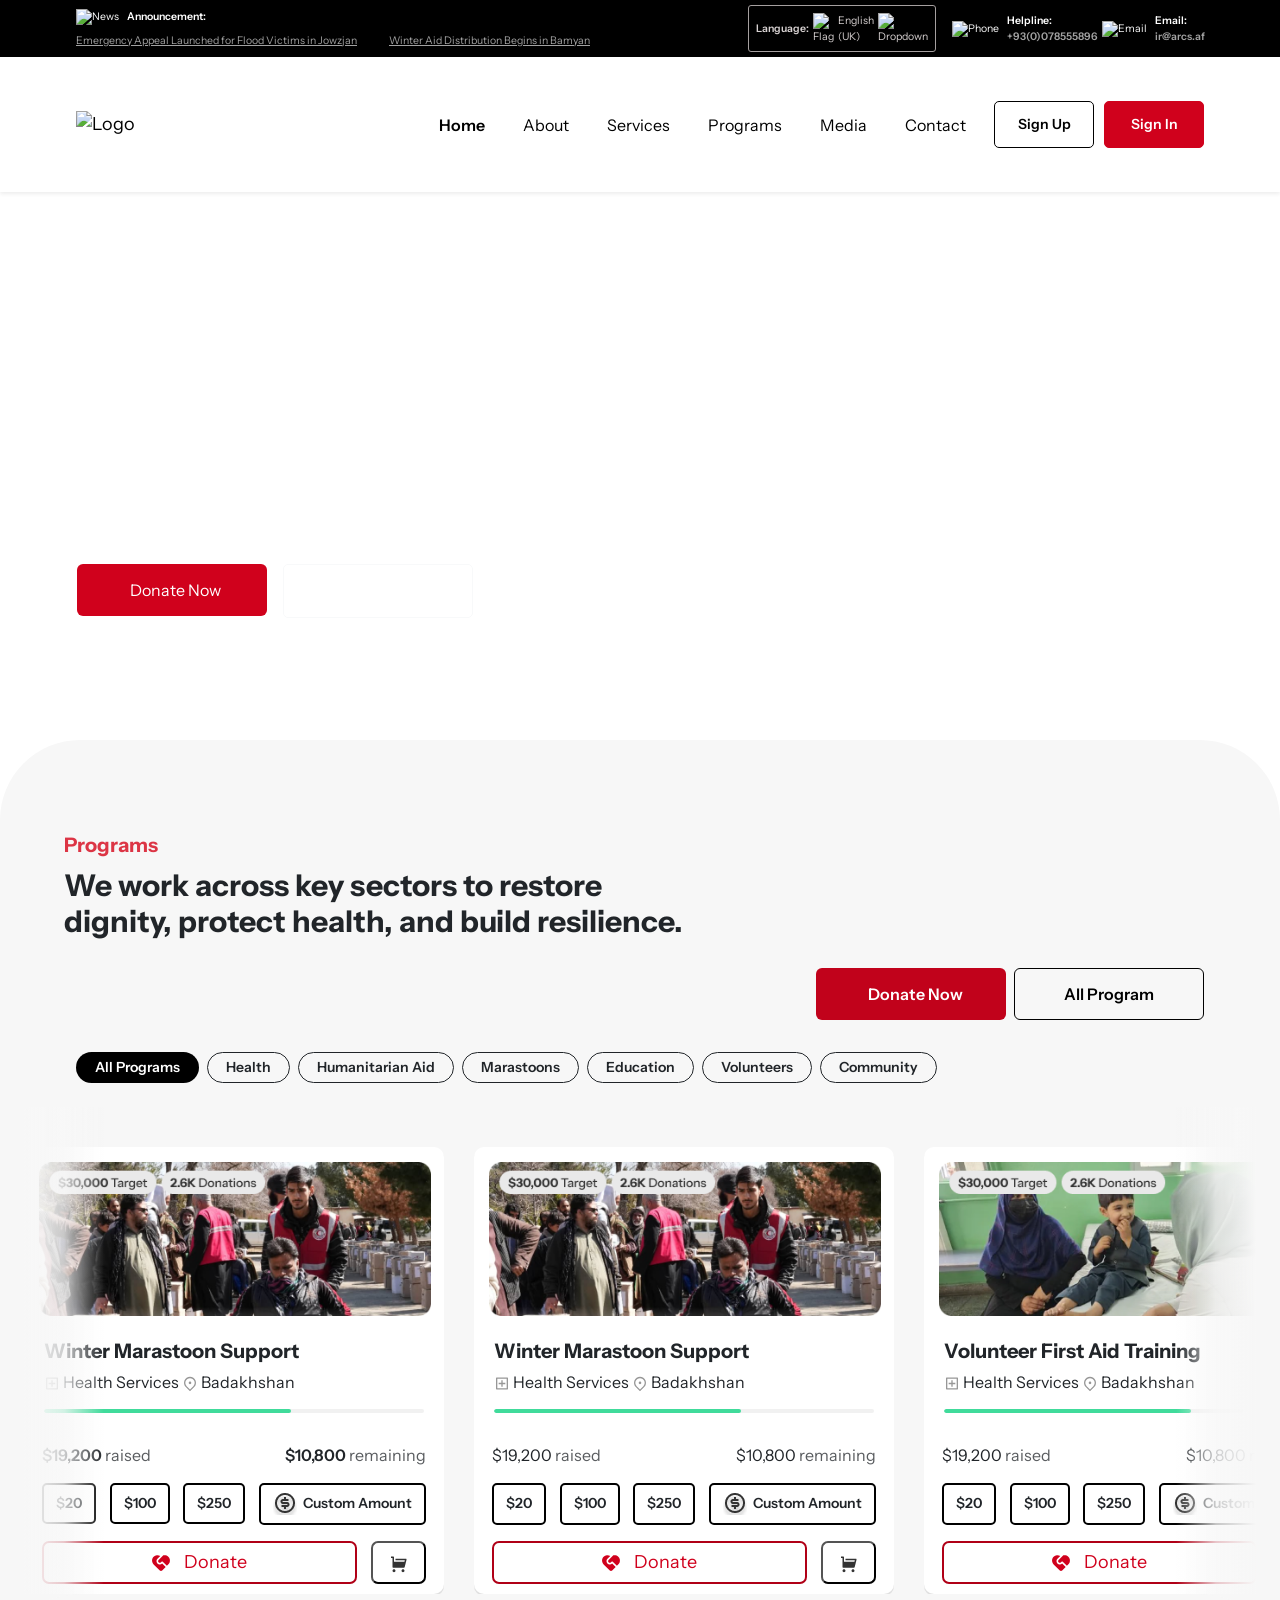
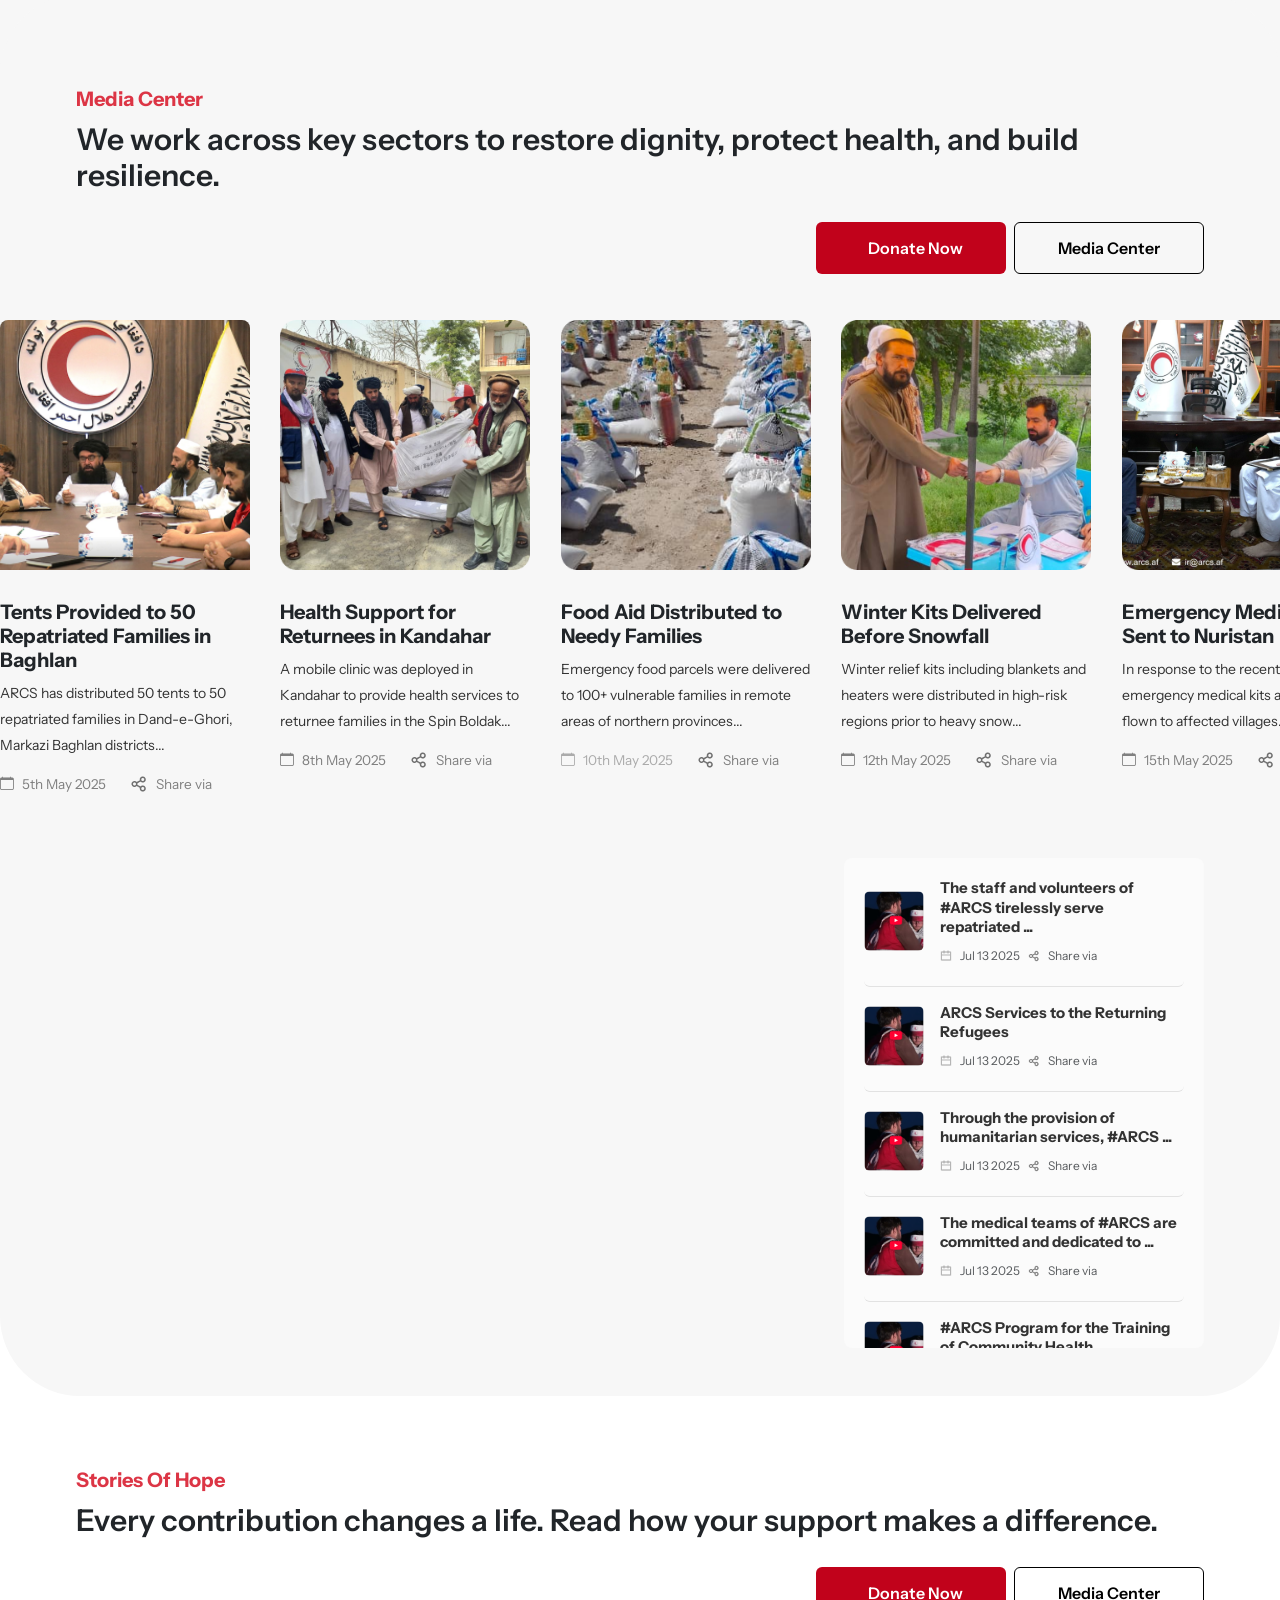
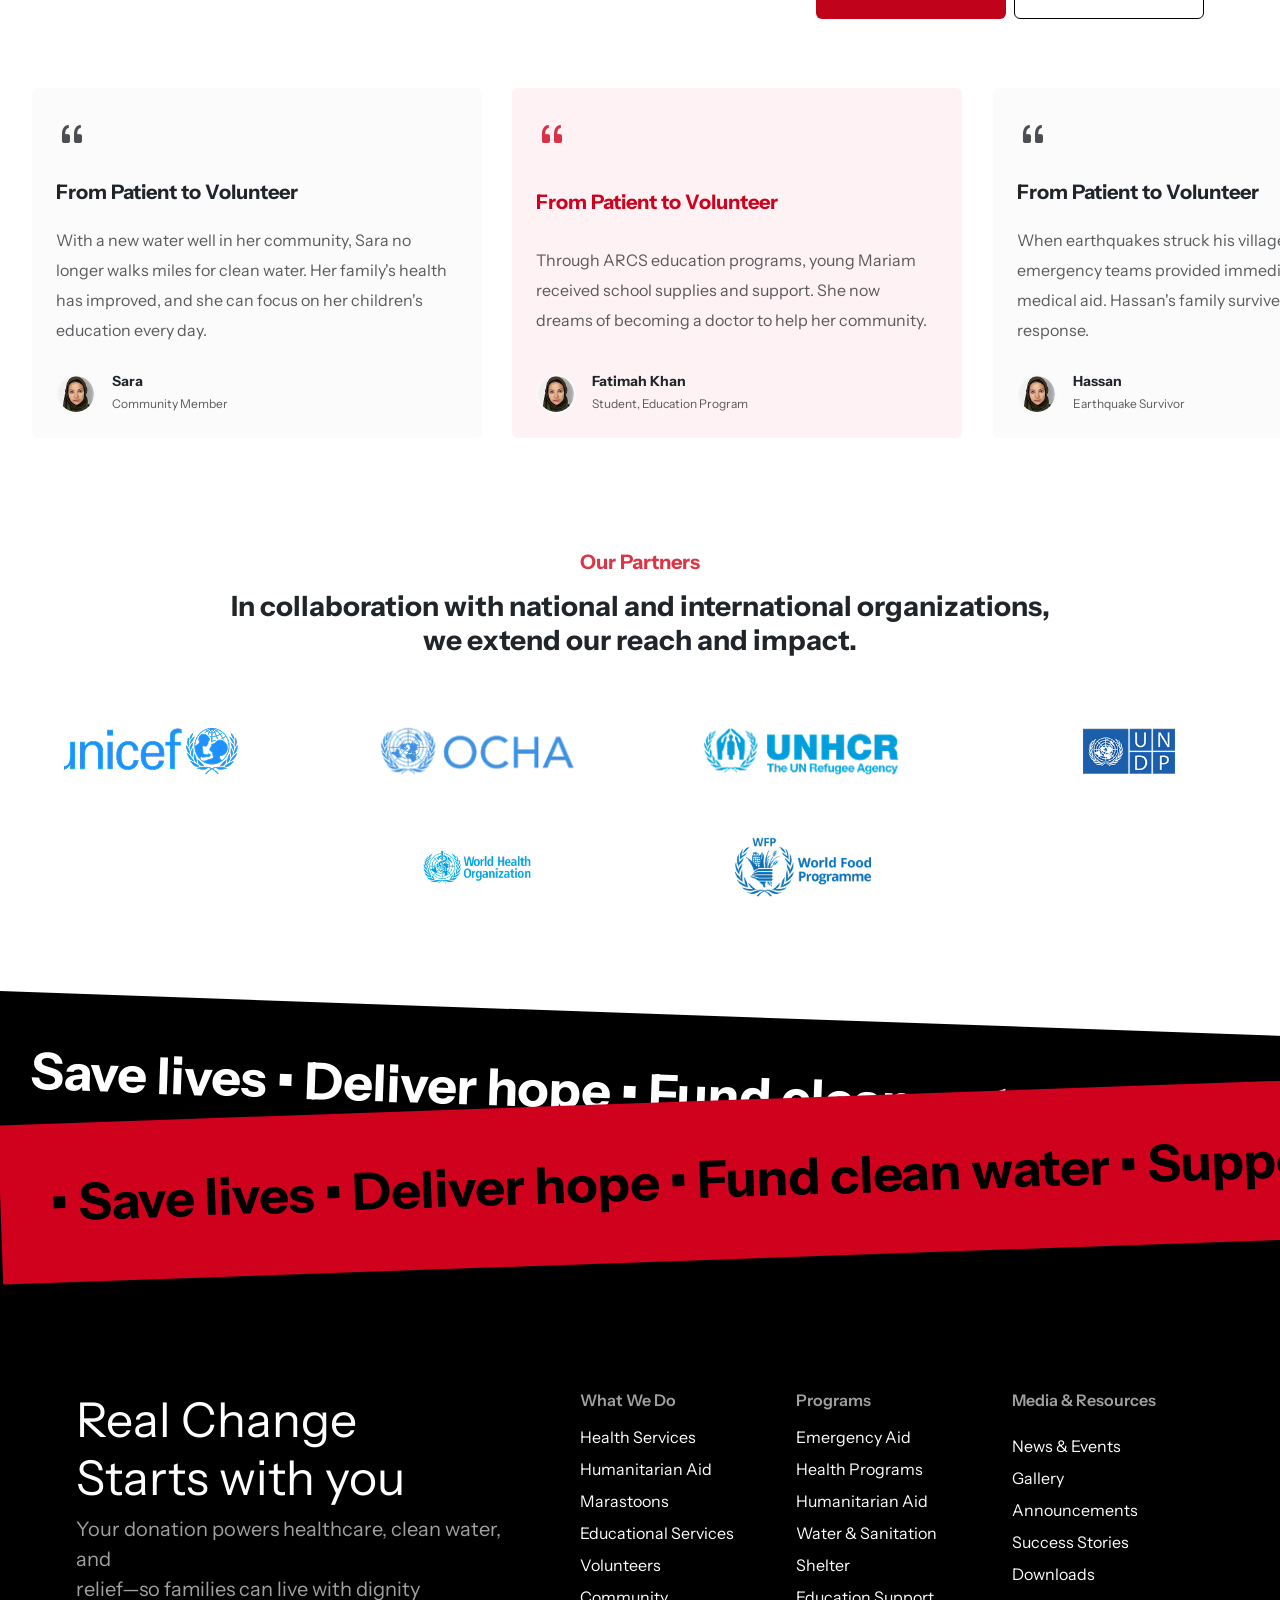
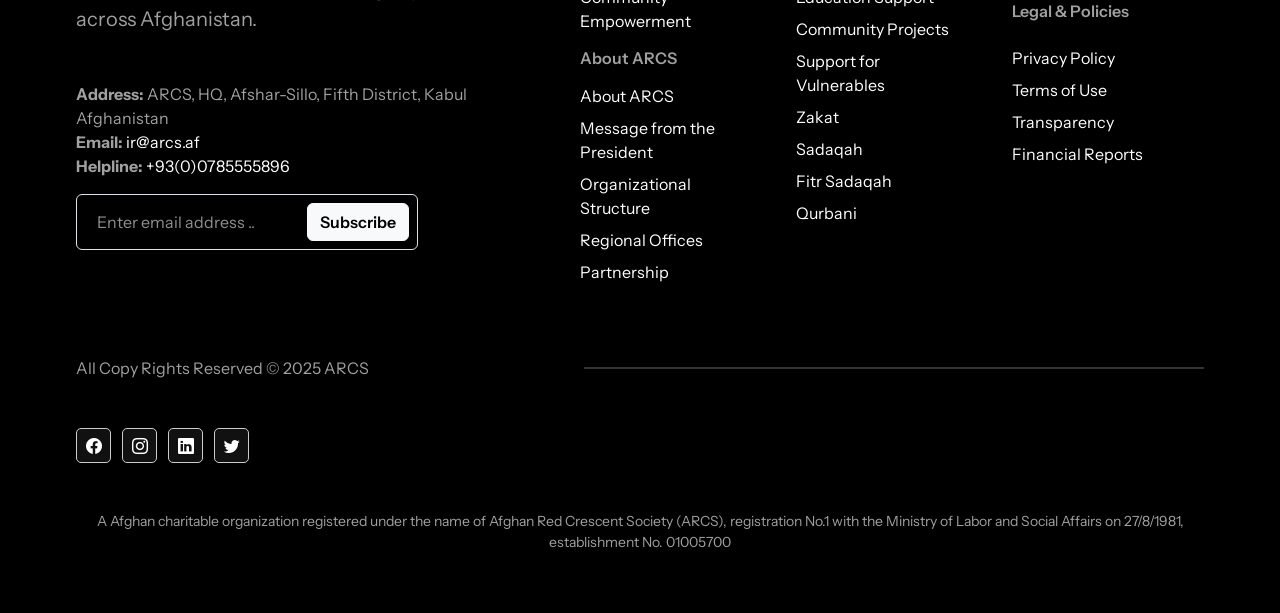
==== commit e298dd8f: "done" ====
--- a/index.html
+++ b/index.html
@@ -154,7 +154,7 @@
     </div>
   </nav>
   <!-- Navbar Ends Here -->
-  <!-- Carousel -->
+  <!-- Hero Carousel Starts Here -->
   <div id="heroCarousel" class="carousel slide" data-bs-ride="carousel">
     <!-- Slides -->
     <div class="carousel-inner" style="height: 85vh">
@@ -301,9 +301,11 @@
       </div>
     </div>
   </div>
+  <!-- Hero Carousel Ends Here -->
+  
   <div class="bg-main">
-    <!-- Programs Section -->
-    <div class="position-relative ma-he-2" style="height: 255px">
+    <!-- Programs Section Starts Here -->
+    <div class="position-relative donation-container">
       <div class="main container-fluid progress_con position-absolute" style="top: -40%">
         <div class="row align-items-center justify-content-between container mx-auto">
           <!-- Left Text -->
@@ -320,7 +322,7 @@
               <img src="./icons/partner.svg" alt="" class="me-2" /><a href="./detail/index.html"
                 class="text-decoration-none text-white">Donate Now</a>
             </button>
-            <button class="btn border-black text-black px-4 fw-semibold" style="width: 190px;">
+            <button class="btn border-black text-black px-4 fw-semibold btn-normal" style="width: 190px;">
               <a href="./programs_list/index.html" class="text-decoration-none text-black">All Program</a>
             </button>
           </div>
@@ -346,7 +348,6 @@
         </div>
       </div>
     </div>
-
     <!-- Donation Programs Swiper -->
     <div class="container-fluid px-4">
       <div class="swiper donation-swiper">
@@ -905,12 +906,14 @@
         <div class="swiper-pagination"></div>
       </div>
     </div>
-
-    <div class="ma-he" style="height: 240px;">
+    <!-- Donation Programs Swiper Ends Here-->
+    <!-- Programs Section Ends Here -->
+     <!-- Media Center Section starts Here -->
+    <div class="media-center-container">
       <div class="main container-fluid progress_con position-absolute">
         <div class="row align-items-center justify-content-between container mx-auto">
           <!-- Left Text -->
-          <div class="col-md-6">
+          <div class="col-md-7">
             <span class="text-danger fw-bold" style="font-size: 20px;">Media Center</span>
             <h2 class="fw-semibold mt-2">
               We work across key sectors to restore dignity, protect health, and
@@ -918,12 +921,12 @@
             </h2>
           </div>
           <!-- Right Buttons -->
-          <div class="col-md-6 d-flex justify-content-md-end gap-2 mt-3 mt-md-0">
+          <div class="col-md-3 d-flex justify-content-md-end gap-2 mt-3 mt-md-0">
             <button class="btn btn-donate d-flex align-items-center fw-semibold" style="width: 190px;">
               <img src="./icons/partner.svg" alt="" class="me-2" /> <a href="./detail/index.html"
                 class="text-decoration-none text-white">Donate Now</a>
             </button>
-            <button class="btn border-black text-black px-4 fw-semibold" style="width: 190px;">
+            <button class="btn border-black text-black px-4 fw-semibold btn-normal" style="width: 190px;">
               <a href="./detail/index.html" class="text-decoration-none text-black">Media Center</a>
             </button>
           </div>
@@ -1041,6 +1044,7 @@
         </div>
       </div>
     </div>
+    <!-- Media Center Section starts Here -->
     <!-- Video and Related Content Section -->
     <section class="video-section py-5">
       <div class="container">
@@ -1178,20 +1182,21 @@
         </div>
       </div>
     </section>
+    <!-- Video and Related Content Section Ends Here -->
   </div>
 
-  <!-- Stories of Hope Section -->
+  <!-- Reviews Starts Here -->
   <section class="stories-section py-5 w-100" style="
         margin-left: calc(-50vw + 50%);
         margin-right: calc(-50vw + 50%);
         width: 100vw;
       ">
     <!-- Header -->
-    <div class="position-relative mt-5 hero-ress" style="height: 180px">
+    <div class="position-relative mt-5 story-header" style="height: 180px">
       <div class="container-fluid progress_con position-absolute" style="top: -15%">
         <div class="row align-items-center justify-content-between container mx-auto">
           <!-- Left Text -->
-          <div class="col-md-6">
+          <div class="col-md-7">
             <span class="text-danger fw-bold" style="font-size: 20px;">Stories Of Hope</span>
             <h2 class="fw-semibold mt-2">
               Every contribution changes a life. Read how your support makes a
@@ -1199,12 +1204,12 @@
             </h2>
           </div>
           <!-- Right Buttons -->
-          <div class="col-md-6 d-flex justify-content-md-end gap-2 mt-3 mt-md-0">
+          <div class="col-md-3 d-flex justify-content-md-end gap-2 mt-3 mt-md-0">
             <button class="btn btn-donate d-flex align-items-center fw-semibold" style="width: 190px;">
               <img src="./icons/partner.svg" alt="" class="me-2" /> <a href="./detail/index.html"
                 class="text-decoration-none text-white">Donate Now</a>
             </button>
-            <button class="btn border-black text-black px-4 fw-semibold" style="width: 190px;">
+            <button class="btn border-black text-black px-4 fw-semibold btn-normal" style="width: 190px;">
               <a href="./detail/index.html" class="text-decoration-none text-black">Media Center</a>
             </button>
           </div>
@@ -1241,7 +1246,6 @@
         <!-- Story 4 -->
         <div
           class="story-card active-story h-100 p-4 bg-white rounded d-flex align-items-start justify-content-between flex-column">
-          <div>
             <div class="quote-icon mb-3">
               <i class="bi bi-quote" style="font-size: 2rem; color: #d0011c"></i>
             </div>
@@ -1253,7 +1257,6 @@
               supplies and support. She now dreams of becoming a doctor to
               help her community.
             </p>
-          </div>
           <div class="d-flex align-items-center">
             <div class="profile-img me-3">
               <img src="./images/review.png" alt="Mariam" class="rounded-circle"
@@ -1272,7 +1275,7 @@
             <i class="bi bi-quote" style="font-size: 2rem"></i>
           </div>
           <h5 class="fw-bold mb-3">From Patient to Volunteer</h5>
-          <p class="text-muted mb-4">
+          <p class="text-muted mb-4 fs-5">
             When earthquakes struck his village, ARCS emergency teams provided
             immediate shelter and medical aid. Hassan's family survived thanks
             to quick response.
@@ -1295,7 +1298,7 @@
             <i class="bi bi-quote" style="font-size: 2rem"></i>
           </div>
           <h5 class="fw-bold mb-3">From Patient to Volunteer</h5>
-          <p class="text-muted mb-4">
+          <p class="text-muted mb-4 fs-5">
             Living in a remote area, Zahra had no access to healthcare until
             ARCS mobile clinics started visiting. Her children now receive
             regular checkups and vaccinations.
@@ -1314,8 +1317,8 @@
       </div>
     </div>
   </section>
-
-  <!-- Partners Section -->
+  <!-- Reviews Ends Here -->
+  <!-- Partners Section Starts Here -->
   <section class="partners-section py-5">
     <div>
       <div class="text-center mb-5" style="padding: 0 30px">
@@ -1361,8 +1364,8 @@
       </div>
     </div>
   </section>
-
-  <!-- Footer -->
+  <!-- Partners Section Ends Here -->
+  <!-- Footer Starts Here -->
   <footer>
     <div class="black">
       <p class="fw-bolder">
@@ -1490,6 +1493,8 @@
       </p>
     </div>
   </footer>
+  <!-- Footer Ends Here -->
+
 
   <!-- Bootstrap JS -->
   <script src="https://cdn.jsdelivr.net/npm/bootstrap@5.3.3/dist/js/bootstrap.bundle.min.js"></script>
@@ -1497,7 +1502,6 @@
   <script src="https://cdn.jsdelivr.net/npm/swiper@11/swiper-bundle.min.js"></script>
   <!-- Swiper Initialization -->
   <script src="./script.js"></script>
-
   <!-- Language Dropdown Functionality -->
   <script>
     document.addEventListener('DOMContentLoaded', function () {
--- a/style.css
+++ b/style.css
@@ -3,7 +3,15 @@
   font-family: "Instrument Sans", sans-serif;
 }
 
-/* navbar and top bar styling starts */
+.container {
+  max-width: 85%;
+}
+
+/* navbar and top bar style starts */
+
+.btn-donate:hover {
+  background-color: #b0031a;
+}
 
 .top-bar {
   height: 57px;
@@ -136,9 +144,16 @@
   letter-spacing: 0px;
 }
 
-/* navbar and top bar styling ends */
-
-/* carousel styling starts */
+/* navbar and top bar style ends */
+
+/* carousel style starts */
+
+.bg-hero {
+  background-image: url("./images/mainpage.png");
+  background-size: contain;
+  width: 100%;
+  height: 100vh;
+}
 
 .carousel-indicators-custom {
   display: flex;
@@ -194,37 +209,534 @@
   color: black !important;
 }
 
-/* Wrapper for Donate button and indicators */
-.donate-wrapper {
-  display: inline-block;
-  vertical-align: top;
-}
-.donate-wrapper button {
-  transition: 0.3s;
-}
-.donate-wrapper button:hover {
-  background-color: #c1021b;
-  color: white;
-}
+#heroCarousal {
+  position: relative;
+}
+
+.carousel-indicators-custom {
+  margin-top: 4rem;
+}
+
+/* carousel style ends here */
+
+/* containers style starts */
+
+.bg-main {
+  background-color: #f7f7f7;
+  border-bottom-right-radius: 80px;
+  border-bottom-left-radius: 80px;
+}
+
 .main {
+  border-top-right-radius: 80px;
+  border-top-left-radius: 80px;
+  background-color: #f7f7f7;
   padding: 90px 0 50px 0;
 }
+
 .btn-donate {
   background-color: #c1021b;
   color: white;
   padding: 13px 30px;
 }
-.donate-button:hover a {
-  color: white !important;
-}
 
 .categories .active-cat {
   background-color: black;
   color: white;
 }
-#heroCarousal {
+
+.media-center-container {
+  height: 250px;
+}
+
+/* containers style ends */
+
+/* donation cards style start here */
+
+.donate-wrapper {
+  display: inline-block;
+  vertical-align: top;
+}
+
+.donate-wrapper button {
+  transition: 0.3s;
+}
+
+.donate-wrapper button:hover {
+  background-color: #c1021b;
+  color: white;
+}
+
+.card-1 {
+  width: 420px;
+  padding: 10px;
+  margin-top: 40px;
+  background-color: #fff;
+  border-radius: 10px;
+  box-shadow: 0 2px 0 #e0e0e0;
+  margin-right: 30px;
+}
+
+.card-1text {
+  font-size: 20px;
+  font-weight: bold;
+  margin-left: 10px;
+}
+
+.progress {
+  background-color: #f1f1f1;
+  height: 4px;
+  border-radius: 50px;
+  margin: 15px 10px 30px;
+}
+
+.card-text {
+  font-size: 14px;
+  color: #979797;
+}
+
+.card-text img {
+  width: 14px;
+}
+
+.progress-bar {
+  background-color: #40db9b;
+  border-radius: 50px;
+}
+
+.main-img {
+  margin-top: 5px;
+  margin-left: 5px;
+  margin-bottom: 20px;
+  width: 98%;
+}
+
+.Amount,
+.Custom-amount {
+  border: 2px solid black;
+  padding: 8px 12px;
+  border-radius: 5px;
+  font-size: 14px;
+  width: fit-content;
+  font-weight: 600;
+  cursor: pointer;
+  white-space: nowrap;
+  flex-shrink: 0;
+  text-align: center;
+}
+
+.Custom-amount img {
+  margin-right: 6px;
+}
+
+.donate-button {
+  background-color: transparent;
+  color: #d0011c;
+  border: 2px solid #b00017;
+  padding: 6px 35px;
+  width: 82%;
+  height: 43px;
+  font-size: 18px;
+  border-radius: 7px;
+  transition: 0.4s;
+}
+.donate-button:hover {
+  background-color: #d0011c !important;
+}
+.card-1-text {
+  margin-left: 10px;
+}
+
+.cart2 {
+  height: 43px;
+  width: 55px;
+  background-color: transparent;
+  border-radius: 7px;
+  display: flex;
+  align-items: center;
+  justify-content: center;
+}
+
+.cart2:hover {
+  color: white;
+  border: 2px solid #000000;
+}
+
+.cart2 img {
+  max-height: 22px;
+}
+
+.donation-container {
+  height: 255px;
+}
+
+.donation-swiper {
+  cursor: grab;
+}
+
+.donation-swiper:active {
+  cursor: grabbing;
+}
+
+.donation-swiper::before,
+.donation-swiper::after {
+  content: "";
+  position: absolute;
+  top: 0;
+  bottom: 0;
+  width: 80px;
+  z-index: 10;
+  pointer-events: none;
+}
+
+.donation-swiper::before {
+  left: 0;
+  background: linear-gradient(
+    to right,
+    rgba(247, 247, 247, 1) 0%,
+    rgba(247, 247, 247, 0.8) 50%,
+    rgba(247, 247, 247, 0) 100%
+  );
+}
+
+.donation-swiper::after {
+  right: 0;
+  background: linear-gradient(
+    to left,
+    rgba(247, 247, 247, 1) 0%,
+    rgba(247, 247, 247, 0.8) 50%,
+    rgba(247, 247, 247, 0) 100%
+  );
+}
+
+.amount-donate {
+  display: flex;
+  flex-wrap: nowrap;
+  gap: 4px;
+  align-items: center;
+  justify-content: space-between;
+  overflow-x: auto;
+  scrollbar-width: none;
+  -ms-overflow-style: none;
+}
+
+.donation-swiper .swiper-wrapper {
+  align-items: flex-start;
+  display: flex;
+  transition-timing-function: ease-out;
+  justify-content: flex-start;
+}
+
+.donation-swiper .swiper-slide {
+  display: flex;
+  justify-content: center;
+  transition: transform 0.3s ease, opacity 0.3s ease;
+  opacity: 1;
+  flex-shrink: 0;
+  width: auto;
+  height: auto;
+  margin-right: 0;
+}
+
+.donation-swiper .swiper-slide-active {
+  opacity: 1;
+  transform: scale(1.02);
+}
+
+.donation-swiper .swiper-slide:hover {
+  transform: translateY(-5px) scale(1.02);
+  opacity: 1;
+}
+
+.donation-swiper .swiper-pagination {
+  display: none;
+}
+
+.donation-swiper .swiper-pagination-bullet {
+  display: none;
+}
+
+.donation-swiper .swiper-pagination-bullet-active {
+  display: none;
+}
+
+.donation-swiper .card-1:hover {
+  transform: translateY(-2px);
+}
+
+.swiper-container-horizontal > .swiper-pagination-bullets {
+  bottom: 10px;
+}
+
+.donation-swiper .swiper-button-next,
+.donation-swiper .swiper-button-prev {
+  display: none !important;
+}
+
+/* donation cards style ends here */
+
+/* Story Card style Starts here */
+
+.stories-section {
   position: relative;
 }
+
+.stories-container-wrapper {
+  position: relative;
+  overflow: hidden;
+  padding: 1rem 0;
+}
+
+.stories-container {
+  width: 100%;
+  display: flex;
+  gap: 1.9rem;
+  overflow-x: auto;
+  padding: 0 2rem;
+}
+
+.stories-container::-webkit-scrollbar {
+  display: none;
+}
+
+.story-card {
+  flex: 0 0 auto;
+  scroll-snap-align: start;
+  width: 568px;
+  min-height: 380px;
+  transition: all 0.3s ease;
+  background-color: #fbfbfb !important;
+  border-radius: 20px;
+}
+
+.active-story {
+  background-color: #fff2f4 !important;
+}
+
+.story-card .quote-icon {
+  opacity: 0.8;
+}
+
+.story-card h6.text-danger {
+  color: #d0011c !important;
+  font-size: 0.9rem;
+  text-transform: uppercase;
+  letter-spacing: 0.5px;
+}
+
+.profile-img img {
+  border: 2px solid #f8f9fa;
+  transition: border-color 0.3s ease;
+}
+
+.story-card:hover .profile-img img {
+  border-color: #d0011c;
+}
+
+.stories-container-wrapper::before,
+.stories-container-wrapper::after {
+  content: "";
+  position: absolute;
+  top: 0;
+  width: 10vw;
+  height: 100%;
+  z-index: 1;
+  pointer-events: none;
+}
+
+.stories-section .btn-danger {
+  background-color: #d0011c;
+  border-color: #d0011c;
+  font-weight: 600;
+  transition: all 0.3s ease;
+}
+
+.stories-section .btn-danger:hover {
+  background-color: #b0031a;
+  border-color: #b0031a;
+  transform: translateY(-2px);
+}
+
+.stories-section .btn-outline-secondary {
+  border-color: #6c757d;
+  color: #6c757d;
+  font-weight: 600;
+  transition: all 0.3s ease;
+}
+
+.stories-section .btn-outline-secondary:hover {
+  background-color: #6c757d;
+  border-color: #6c757d;
+  transform: translateY(-2px);
+}
+
+/* Story Card style ends here */
+
+/* partners section style starts here */
+
+.partners-section {
+  background-color: #ffffff;
+}
+
+.partner-logo {
+  transition: all 0.3s ease;
+  border-radius: 8px;
+}
+
+.partner-logo:hover {
+  transform: translateY(-3px);
+}
+
+.partner-logo img {
+  transition: all 0.3s ease;
+  max-width: 100%;
+  height: auto;
+}
+
+.partner-logo:hover img {
+  filter: grayscale(0%) !important;
+  opacity: 1 !important;
+  transform: scale(1.05);
+}
+
+/* partners section style ends here */
+
+/* cards container style starts here */
+
+.card-container-wrapper {
+  position: relative;
+  overflow: hidden;
+  padding: 1rem 0;
+}
+
+.card-container {
+  width: 100%;
+  display: flex;
+  gap: 1.9rem;
+  overflow-x: auto;
+}
+
+.card-body {
+  padding: 30px 0 0 0 !important;
+}
+
+.card-container::-webkit-scrollbar {
+  display: none;
+}
+
+.card {
+  flex: 0 0 auto;
+  scroll-snap-align: start;
+  width: 300px;
+  border: none;
+  border-radius: 8px;
+  background-color: transparent !important;
+}
+
+.card-img-top {
+  width: 100%;
+  height: 300px;
+  object-fit: cover;
+  border-top-left-radius: 8px;
+  border-top-right-radius: 8px;
+}
+
+.card-text {
+  font-size: 17px;
+  color: #333333;
+  line-height: 26px;
+}
+
+.small-text {
+  font-size: 0.85rem;
+  color: gray;
+}
+
+.card-title {
+  font-size: 24px !important;
+  font-weight: bold;
+}
+
+.card-container-wrapper::before,
+.card-container-wrapper::after {
+  content: "";
+  position: absolute;
+  top: 0;
+  width: 10vw;
+  height: 100%;
+  z-index: 1;
+  pointer-events: none;
+}
+
+.text-card span {
+  color: #ababab;
+}
+
+/* cards container style starts here */
+
+/* Video Section Styles */
+
+.video-container iframe {
+  border-radius: 8px;
+}
+
+.related-videos {
+  background-color: #fbfbfb;
+  border-radius: 8px;
+  padding: 20px;
+  height: 560px;
+  overflow-y: scroll;
+  width: 100%;
+}
+
+.related-videos::-webkit-scrollbar {
+  display: none;
+}
+
+.video-item {
+  transition: all 0.3s ease;
+  cursor: pointer;
+  border-bottom: 1px solid #e2e2e2;
+  align-items: center;
+  padding-bottom: 21px;
+}
+
+.video-thumbnail img {
+  transition: border-color 0.3s ease;
+}
+
+.video-item:hover .video-thumbnail img {
+  border-color: #d0011c;
+}
+
+.video-info h6 {
+  color: #333;
+  font-size: 18px;
+  font-weight: bold;
+  line-height: 1.3;
+  transition: color 0.3s ease;
+  margin-bottom: 15px;
+}
+.video-info div {
+  margin-top: 10px;
+}
+
+.video-info div span {
+  font-size: 12px;
+}
+.video-info div img {
+  width: 12px;
+  height: 12px;
+}
+
+.video-item:hover .video-info h6 {
+  color: #d0011c;
+}
+
+/* video section style ends here */
+
+/* footer section style starts here */
+
 footer {
   background-color: #000;
   color: #fff;
@@ -232,31 +744,37 @@
   padding: 290px 0 60px;
   margin-top: 140px;
 }
+
 .navbar-collapse {
   z-index: 1;
   background-color: white;
   border-radius: 20px;
 }
+
 footer h5 {
   font-size: 16px;
   font-weight: 600;
   margin-bottom: 15px;
   color: #a0a0a0;
 }
+
 footer p,
 footer a {
   color: #fff;
   font-size: 16px;
   text-decoration: none;
-  margin-bottom: 0 !important;
-}
+  margin-bottom: 0;
+}
+
 footer a:hover {
   color: #fff;
 }
+
 .subscribe-input {
   border-radius: 0;
   border: 1px solid #ccc;
 }
+
 .social-icons a {
   display: inline-block;
   width: 35px;
@@ -269,6 +787,7 @@
   border-radius: 5px;
   color: #fff;
 }
+
 .footer-bottom-line {
   width: 55%;
   height: 2px;
@@ -279,15 +798,15 @@
   font-size: 13px;
   color: #aaa;
 }
+
 .f-in::placeholder {
   color: #8f8f8f;
 }
-.w-1769 {
-  max-width: 1769px !important;
-}
+
 .fs-48 {
   font-size: 48px;
 }
+
 .black {
   width: 110%;
   position: absolute;
@@ -327,9 +846,6 @@
   color: black;
 }
 
-.mb-8 {
-  margin-bottom: 3rem !important;
-}
 .hv-fw {
   transition: 0.2s;
   color: #000;
@@ -337,403 +853,288 @@
 .hv-fw:hover {
   font-weight: 600;
 }
-.carousel-indicators-custom {
-  margin-top: 4rem;
-}
-/* cards styling start here */
-
-.card-1 {
-  width: 484px;
-  padding: 10px;
-  margin-top: 40px;
-  background-color: #fff;
-  border-radius: 10px;
-  box-shadow: 0 2px 0 #e0e0e0;
-}
-
-.card-1text {
-  font-size: 20px;
-  font-weight: bold;
-  margin-left: 10px;
-}
-
-.progress {
-  background-color: #f1f1f1;
-  height: 4px;
-  border-radius: 50px;
-  margin: 15px 10px 30px;
-}
-
-.card-text {
-  font-size: 14px;
-  color: #979797;
-}
-
-.card-text img {
-  width: 14px;
-}
-
-.progress-bar {
-  background-color: #40db9b;
-  border-radius: 50px;
-}
-
-.main-img {
-  margin-top: 5px;
-  margin-left: 5px;
-  margin-bottom: 20px;
-  width: 98%;
-}
-
-.Amount,
-.Custom-amount {
-  border: 2px solid black;
-  padding: 8px 12px;
-  border-radius: 5px;
-  font-size: 14px;
-  width: fit-content;
-  font-weight: 600;
-  cursor: pointer;
-  white-space: nowrap;
-  flex-shrink: 0;
-  text-align: center;
-}
-
-.Custom-amount img {
-  margin-right: 6px;
-}
-
-.donate-button {
-  background-color: transparent;
-  color: #d0011c;
-  border: 2px solid #b00017;
-  padding: 6px 35px;
-  width: 82%;
-  height: 43px;
-  font-size: 18px;
-  border-radius: 7px;
-  transition: 0.4s;
-}
-.donate-button:hover {
-  background-color: #d0011c;
-}
-.card-1-text {
-  margin-left: 10px;
-}
-
-.cart2 {
-  height: 43px;
-  width: 55px;
-  background-color: transparent;
-  border-radius: 7px;
-  display: flex;
-  align-items: center;
-  justify-content: center;
-}
-
-.cart2:hover {
-  color: white;
-  border: 2px solid #000000;
-}
-
-.cart2 img {
-  max-height: 22px;
-}
-
-/* cards styling end here */
-.swiper-slide {
-  width: auto !important;
-}
-
-.donation-swiper {
-  padding: 40px 0;
-  position: relative;
-  cursor: grab;
-  overflow: hidden;
-}
-
-.donation-swiper:active {
-  cursor: grabbing;
-}
-
-/* Gradient overlays for infinite scroll effect */
-.donation-swiper::before,
-.donation-swiper::after {
-  content: "";
-  position: absolute;
-  top: 0;
-  bottom: 0;
-  width: 80px;
-  z-index: 10;
-  pointer-events: none;
-}
-
-.donation-swiper::before {
-  left: 0;
-  background: linear-gradient(
-    to right,
-    rgba(247, 247, 247, 1) 0%,
-    rgba(247, 247, 247, 0.8) 50%,
-    rgba(247, 247, 247, 0) 100%
-  );
-}
-
-.donation-swiper::after {
-  right: 0;
-  background: linear-gradient(
-    to left,
-    rgba(247, 247, 247, 1) 0%,
-    rgba(247, 247, 247, 0.8) 50%,
-    rgba(247, 247, 247, 0) 100%
-  );
-}
-.amount-donate {
-  display: flex;
-  flex-wrap: nowrap;
-  gap: 4px;
-  align-items: center;
-  justify-content: space-between;
-  overflow-x: auto;
-  scrollbar-width: none;
-  -ms-overflow-style: none;
-}
-
-.donation-swiper .swiper-wrapper {
-  align-items: flex-start;
-  display: flex;
-  transition-timing-function: ease-out;
-  justify-content: flex-start;
-}
-
-.donation-swiper .swiper-slide {
-  display: flex;
-  justify-content: center;
-  transition: transform 0.3s ease, opacity 0.3s ease;
-  opacity: 1;
-  flex-shrink: 0;
-  width: auto;
-  height: auto;
-  margin-right: 0;
-}
-
-.donation-swiper .swiper-slide-active {
-  opacity: 1;
-  transform: scale(1.02);
-}
-
-.donation-swiper .swiper-slide:hover {
-  transform: translateY(-5px) scale(1.02);
-  opacity: 1;
-}
-
-.donation-swiper .swiper-pagination {
-  display: none;
-}
-
-.donation-swiper .swiper-pagination-bullet {
-  display: none;
-}
-
-.donation-swiper .swiper-pagination-bullet-active {
-  display: none;
-}
-
-/* Optimized card dimensions */
-.donation-swiper .card-1 {
-  width: 420px !important;
-  height: 100%;
-  margin: 0 auto;
-  border-radius: 12px;
-  overflow: hidden;
-  box-shadow: 0 2px 0 rgba(0, 0, 0, 0.08);
-  background: white;
-  transition: all 0.3s ease;
-}
-
-.donation-swiper .card-1:hover {
-  transform: translateY(-2px);
-}
-
-/* Visual feedback for dragging */
-.swiper-container-horizontal > .swiper-pagination-bullets {
-  bottom: 10px;
-}
-
-/* Remove any arrow button styles since we removed them */
-.donation-swiper .swiper-button-next,
-.donation-swiper .swiper-button-prev {
-  display: none !important;
-}
-
-/* Responsive adjustments */
-@media (max-width: 1199px) {
-  .donation-swiper .card-1 {
-    width: 320px !important;
-    max-width: 320px;
-    min-width: 320px;
-  }
-}
-
+
+/* footer section style ends here */
+
+.partners-section .col-md-3 {
+  width: 25% !important;
+}
+
+/* laptop responsive starts here  */
+@media (max-width: 1670px) {
+  .top-bar {
+    font-size: 13px !important;
+  }
+  .btn-donate {
+    padding: 13px 16px !important;
+  }
+  .btn-normal {
+    padding: 13px 16px !important;
+  }
+
+  .video-info h6 {
+    font-size: 18px !important;
+  }
+  .video-thumbnail img {
+    width: 70px !important;
+    height: 70px !important;
+  }
+}
+
+@media (max-width: 1610px) {
+  .container {
+    max-width: 90% !important;
+  }
+  .carousel-caption {
+    left: 6% !important;
+    bottom: 20%;
+  }
+  .bg-hero {
+    height: 71vh !important;
+  }
+  .donation-container {
+    height: 150px !important;
+  }
+  .donation-container .progress_con {
+    top: -145% !important;
+  }
+  .story-header .container-fluid {
+    padding: 0 !important;
+  }
+}
+
+@media (max-width: 1545px) {
+  .container {
+    max-width: 85%;
+  }
+
+  .top-bar {
+    font-size: 11.5px !important;
+  }
+
+  .navbar-nav .nav-link {
+    font-size: 14px !important;
+  }
+
+  .navbar-container img:first-child {
+    height: 50px !important;
+  }
+
+  .sign-up-btn {
+    font-size: 14px;
+    padding: 12px 12px;
+  }
+
+  .sign-in-btn {
+    font-size: 14px;
+    padding: 12px 12px;
+  }
+
+  .carousel-caption h2 {
+    line-height: 52px !important;
+  }
+
+  .categories {
+    margin-top: 2rem !important;
+  }
+
+  .categories span {
+    font-size: 14px !important;
+    padding: 4px 18px !important;
+  }
+
+  .progress_con h2 {
+    font-size: 30px !important;
+  }
+
+  .btn-normal {
+    font-size: 12px !important;
+    padding: 13px 17px !important;
+  }
+
+  .btn-donate {
+    padding: 13px 17px !important;
+    width: 190px !important;
+    display: flex;
+    align-items: center;
+    justify-content: center;
+  }
+
+  .btn-donate a {
+    font-size: 12px !important;
+  }
+
+  .card-container-wrapper {
+    margin-top: 60px;
+  }
+  .card {
+    width: 250px;
+  }
+
+  .card-img-top {
+    height: 250px;
+  }
+
+  .card-title {
+    font-size: 20px !important;
+  }
+
+  .card-text {
+    font-size: 14px !important;
+  }
+
+  .video-item .video-info h6 {
+    font-size: 15px !important;
+  }
+
+  .video-thumbnail img {
+    width: 60px !important;
+    height: 60px !important;
+  }
+
+  .video-container iframe {
+    height: 490px !important;
+  }
+
+  .related-videos {
+    height: 490px;
+  }
+
+  .story-card {
+    width: 450px;
+    height: 350px !important;
+    min-height: 350px !important;
+  }
+
+  .story-card p {
+    font-size: 16px !important;
+    line-height: 30px;
+  }
+
+  .story-card img {
+    width: 40px !important;
+    height: 40px !important;
+    object-fit: contain;
+  }
+  .story-card h6 {
+    font-size: 14px !important;
+  }
+  .story-card small {
+    font-size: 12px !important;
+  }
+}
+
+@media (max-width: 1510px) {
+  .top-bar {
+    font-size: 12px !important;
+  }
+  .container {
+    width: 95% !important;
+  }
+  .navbar-nav .nav-link {
+    font-size: 16px !important;
+  }
+}
+
+@media (max-width: 1445px) {
+  .top-bar {
+    font-size: 11.5px !important;
+  }
+}
+
+@media (max-width: 1410px) {
+  .top-bar {
+    font-size: 10.5px !important;
+  }
+  .donation-container .main .row,
+  .media-center-container .main .row,
+  .story-header .container-fluid .row {
+    flex-direction: column !important;
+    align-items: flex-start !important;
+    gap: 20px;
+    padding: 0 !important;
+  }
+  .donation-container .main .row .col-md-7,
+  .media-center-container .main .row .col-md-7,
+  .story-header .container-fluid .row .col-md-7 {
+    width: 100% !important;
+  }
+
+  .col-md-3 {
+    width: 100% !important;
+  }
+
+  .btn-donate a {
+    font-size: 16px !important;
+  }
+  .btn-normal {
+    font-size: 16px !important;
+  }
+}
+/* laptop responsive ends here  */
+
+/* Responsive tab */
 @media (max-width: 991px) {
-  .donation-swiper .card-1 {
-    width: 300px !important;
-    max-width: 300px;
-    min-width: 300px;
-  }
-}
-
-@media (max-width: 767px) {
-  .donation-swiper .card-1 {
-    width: 280px !important;
-    max-width: 280px;
-    min-width: 280px;
+  .container {
+    max-width: 90% !important;
+  }
+
+  .carousel-caption h2 {
+    line-height: 40px !important;
+  }
+
+  .main {
+    padding: 60px 0 0px 0;
+  }
+
+  .top-bar {
+    height: auto;
+    font-size: 12px !important;
+    padding: 20px 0 !important;
+  }
+
+  .bg-hero {
+    background-size: cover;
   }
 
   .donation-swiper::before,
   .donation-swiper::after {
-    width: 40px;
-  }
-
-  .donation-swiper {
-    padding: 20px 0;
-  }
-}
-
-/* Stories of Hope Section Styles */
-.stories-section {
-  position: relative;
-}
-
-.stories-container-wrapper {
-  position: relative;
-  overflow: hidden;
-  padding: 1rem 0;
-}
-
-.stories-container {
-  width: 100%;
-  display: flex;
-  gap: 1.9rem;
-  overflow-x: auto;
-  padding: 0 2rem;
-}
-
-.stories-container::-webkit-scrollbar {
-  display: none;
-}
-
-.story-card {
-  flex: 0 0 auto;
-  scroll-snap-align: start;
-  width: 568px;
-  min-height: 380px;
-  transition: all 0.3s ease;
-  background-color: #fbfbfb !important;
-  border-radius: 20px;
-}
-.active-story {
-  background-color: #fff2f4 !important;
-}
-.story-card .quote-icon {
-  opacity: 0.8;
-}
-
-.story-card h6.text-danger {
-  color: #d0011c !important;
-  font-size: 0.9rem;
-  text-transform: uppercase;
-  letter-spacing: 0.5px;
-}
-
-.story-card h5 {
-  color: #333;
-  font-size: 1.25rem;
-  line-height: 1.4;
-}
-
-.story-card p {
-  font-size: 0.95rem;
-  line-height: 1.6;
-}
-
-.profile-img img {
-  border: 2px solid #f8f9fa;
-  transition: border-color 0.3s ease;
-}
-
-.story-card:hover .profile-img img {
-  border-color: #d0011c;
-}
-
-/* Gradient overlays for stories container */
-.stories-container-wrapper::before,
-.stories-container-wrapper::after {
-  content: "";
-  position: absolute;
-  top: 0;
-  width: 10vw;
-  height: 100%;
-  z-index: 1;
-  pointer-events: none;
-}
-
-/* Partners Section Styles */
-.partners-section {
-  background-color: #ffffff;
-}
-
-.partner-logo {
-  transition: all 0.3s ease;
-  border-radius: 8px;
-}
-
-.partner-logo:hover {
-  background-color: #f8f9fa;
-  transform: translateY(-3px);
-}
-
-.partner-logo img {
-  transition: all 0.3s ease;
-  max-width: 100%;
-  height: auto;
-}
-
-.partner-logo:hover img {
-  filter: grayscale(0%) !important;
-  opacity: 1 !important;
-  transform: scale(1.05);
-}
-
-/* Button Styles for Stories Section */
-.stories-section .btn-danger {
-  background-color: #d0011c;
-  border-color: #d0011c;
-  font-weight: 600;
-  transition: all 0.3s ease;
-}
-
-.stories-section .btn-danger:hover {
-  background-color: #b0031a;
-  border-color: #b0031a;
-  transform: translateY(-2px);
-  box-shadow: 0 4px 12px rgba(208, 1, 28, 0.3);
-}
-
-.stories-section .btn-outline-secondary {
-  border-color: #6c757d;
-  color: #6c757d;
-  font-weight: 600;
-  transition: all 0.3s ease;
-}
-
-.stories-section .btn-outline-secondary:hover {
-  background-color: #6c757d;
-  border-color: #6c757d;
-  transform: translateY(-2px);
-}
-
-/* Responsive adjustments */
-@media (max-width: 991px) {
+    display: none;
+  }
+
+  .donation-container {
+    height: 275px;
+  }
+
+  .video-items-container .video-res {
+    flex-direction: column;
+    align-items: flex-start;
+  }
+
+  .video-container iframe {
+    height: 100% !important;
+  }
+
+  .video-item .video-info h6 {
+    font-size: 18px !important;
+  }
+
+  .video-item .video-info span {
+    font-size: 14px !important;
+  }
+
+  .video-item {
+    min-width: 100% !important;
+  }
+
+  .story-card {
+    width: 400px;
+  }
+
+  .story-card p {
+    font-size: 0.95rem !important;
+  }
+
   .stories-section h2 {
     font-size: 1.75rem;
   }
@@ -748,228 +1149,6 @@
 }
 
 @media (max-width: 767px) {
-  .stories-section .d-flex {
-    gap: 1rem !important;
-  }
-
-  .stories-section .btn {
-    width: 100%;
-  }
-
-  .partner-logo {
-    margin-bottom: 1rem;
-  }
-
-  .partners-section .row {
-    justify-content: center;
-  }
-}
-
-@media (max-width: 991px) {
-  .donation-swiper .card-1 {
-    width: 240px;
-    max-width: 240px;
-    min-width: 240px;
-  }
-}
-
-@media (max-width: 767px) {
-  .donation-swiper .card-1 {
-    width: 280px;
-    max-width: 280px;
-    min-width: 280px;
-  }
-
-  .donation-swiper::before,
-  .donation-swiper::after {
-    width: 40px;
-  }
-}
-
-.card-container-wrapper {
-  position: relative;
-  overflow: hidden;
-  padding: 1rem 0;
-}
-
-.card-container {
-  width: 100%;
-  display: flex;
-  gap: 1.9rem;
-  overflow-x: auto;
-}
-
-.card-container::-webkit-scrollbar {
-  display: none;
-}
-
-.card {
-  flex: 0 0 auto;
-  scroll-snap-align: start;
-  width: 300px;
-  border: none;
-  border-radius: 8px;
-  background-color: transparent !important;
-}
-
-.card-img-top {
-  width: 100%;
-  height: 300px;
-  object-fit: cover;
-  border-top-left-radius: 8px;
-  border-top-right-radius: 8px;
-}
-
-.card-text {
-  font-size: 17px;
-  color: #333333;
-  line-height: 26px;
-}
-
-.small-text {
-  font-size: 0.85rem;
-  color: gray;
-}
-
-.card-title {
-  font-size: 24px !important;
-  font-weight: bold;
-}
-
-/* Gradient overlays */
-.card-container-wrapper::before,
-.card-container-wrapper::after {
-  content: "";
-  position: absolute;
-  top: 0;
-  width: 10vw;
-  height: 100%;
-  z-index: 1;
-  pointer-events: none;
-}
-
-.text-card span {
-  color: #ababab;
-}
-.bg-main {
-  background-color: #f7f7f7;
-  border-bottom-right-radius: 80px;
-  border-bottom-left-radius: 80px;
-}
-
-/* Video Section Styles */
-.video-section {
-  border-top: 1px solid #f7f7f7;
-  padding-top: 50px;
-}
-
-.video-container iframe {
-  border-radius: 8px;
-}
-
-.related-videos {
-  background-color: #ffffff;
-  border-radius: 8px;
-  padding: 20px;
-  height: 560px;
-  overflow-y: scroll;
-  width: 100%;
-}
-
-.video-item {
-  transition: all 0.3s ease;
-  cursor: pointer;
-  border-bottom: 1px solid #e2e2e2;
-  align-items: center;
-  padding-bottom: 21px;
-}
-
-.video-thumbnail img {
-  transition: border-color 0.3s ease;
-}
-
-.video-item:hover .video-thumbnail img {
-  border-color: #d0011c;
-}
-
-.video-info h6 {
-  color: #333;
-  font-size: 18px;
-  font-weight: bold;
-  line-height: 1.3;
-  transition: color 0.3s ease;
-}
-
-.video-item:hover .video-info h6 {
-  color: #d0011c;
-}
-
-.main {
-  background-color: #f7f7f7;
-  border-top-left-radius: 80px;
-  border-top-right-radius: 80px;
-  z-index: 1 !important;
-}
-.container {
-  max-width: 85%;
-}
-@media (max-width: 1920px) {
-  .container {
-    padding: 0 160px;
-    max-width: 100%;
-  }
-}
-@media (max-width: 1700px) {
-  .container {
-    max-width: 85% !important;
-  }
-}
-@media (max-width: 1500px) {
-  .container {
-    max-width: 95% !important;
-  }
-}
-@media (max-width: 760px) {
-  .ma-he {
-    height: 340px !important;
-  }
-  .ma-he-2 {
-    height: 416px !important;
-  }
-  .hero-ress {
-    height: 272px !important;
-  }
-}
-@media (max-width: 460px) {
-  .ma-he {
-    height: 320px !important;
-  }
-  .ma-he-2 {
-    height: 480px !important;
-  }
-  .btn-donate {
-    font-size: 10px;
-  }
-}
-/* Responsive adjustments for video section */
-@media (max-width: 991px) {
-  .container {
-    max-width: 95% !important;
-  }
-  .video-container iframe {
-    height: 300px;
-  }
-
-  .related-videos {
-    margin-top: 20px;
-  }
-}
-
-@media (max-width: 767px) {
-  .video-container iframe {
-    height: 250px;
-  }
-
   .video-thumbnail img {
     width: 100% !important;
     height: 45px !important;
@@ -989,13 +1168,36 @@
   }
 }
 
-:root {
-  --bs-gutter-x: 0.2rem !important;
-}
-
-.bg-hero {
-  background-image: url("./images/mainpage.png");
-  background-size: contain;
-  width: 100%;
-  height: 100vh;
-}
+@media (max-width: 760px) {
+  .media-center-container {
+    height: 340px !important;
+  }
+  .donation-container {
+    height: 353px !important;
+  }
+  .hero-ress {
+    height: 272px !important;
+  }
+  .container {
+    padding: 0 20px !important;
+  }
+  .bg-hero {
+    background-size: cover !important;
+  }
+}
+
+@media (max-width: 460px) {
+  .media-center-container {
+    height: 320px !important;
+  }
+  .donation-container {
+    height: 480px !important;
+  }
+  .btn-donate {
+    font-size: 10px;
+  }
+  .container {
+    padding: 0 20px !important;
+  }
+}
+/* Responsive adjustments for video section */
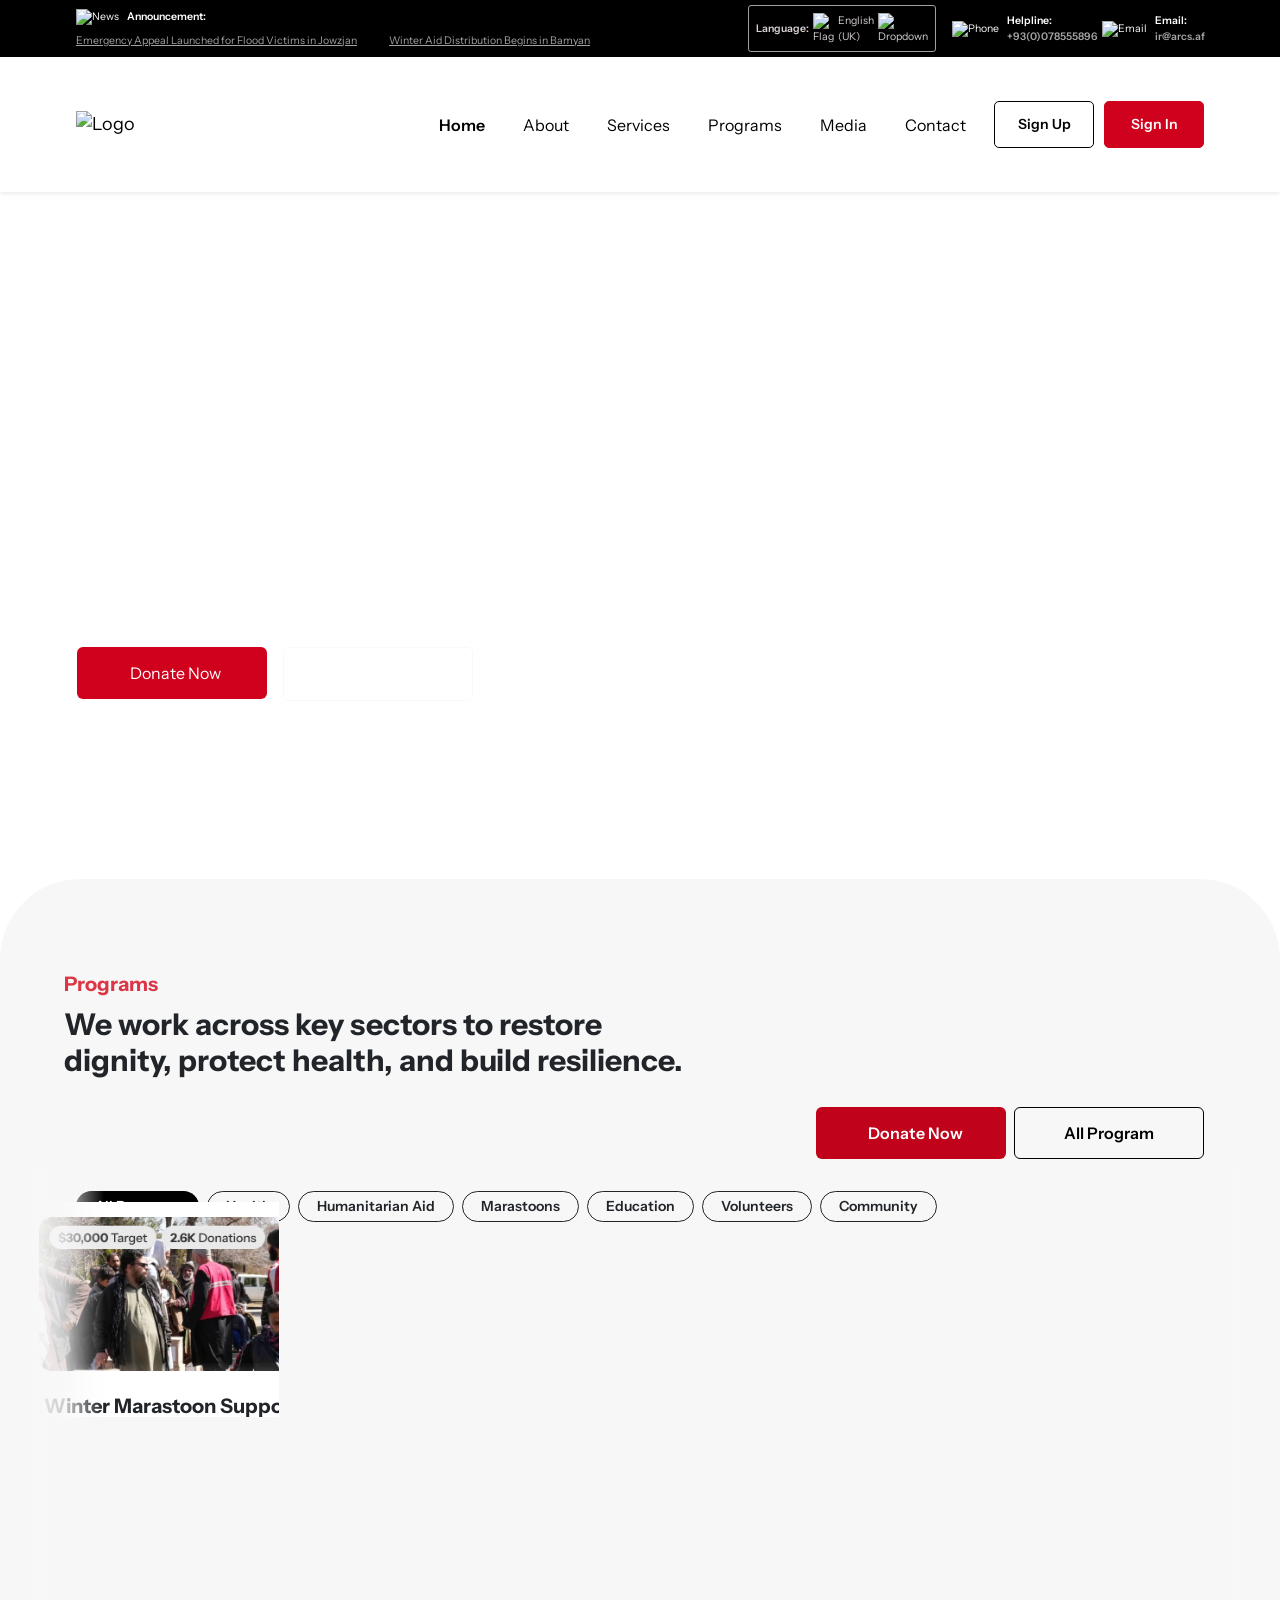
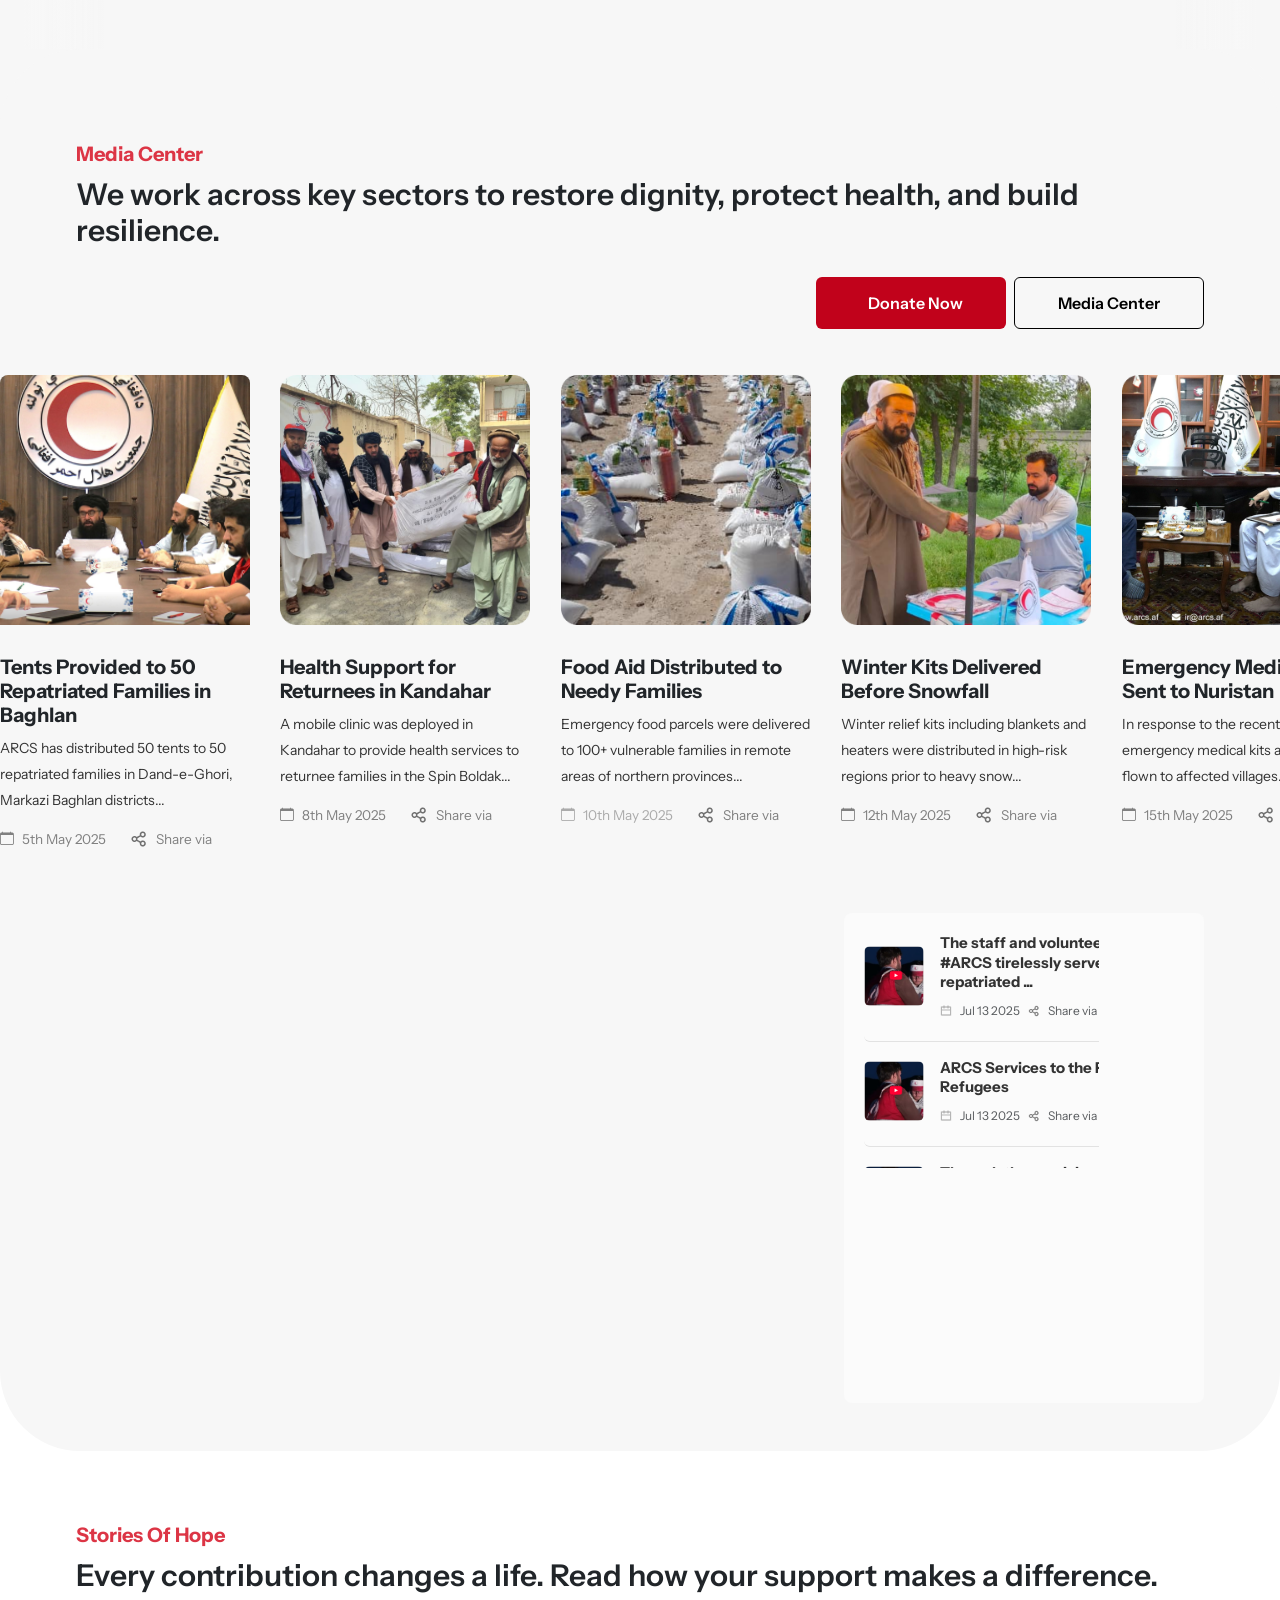
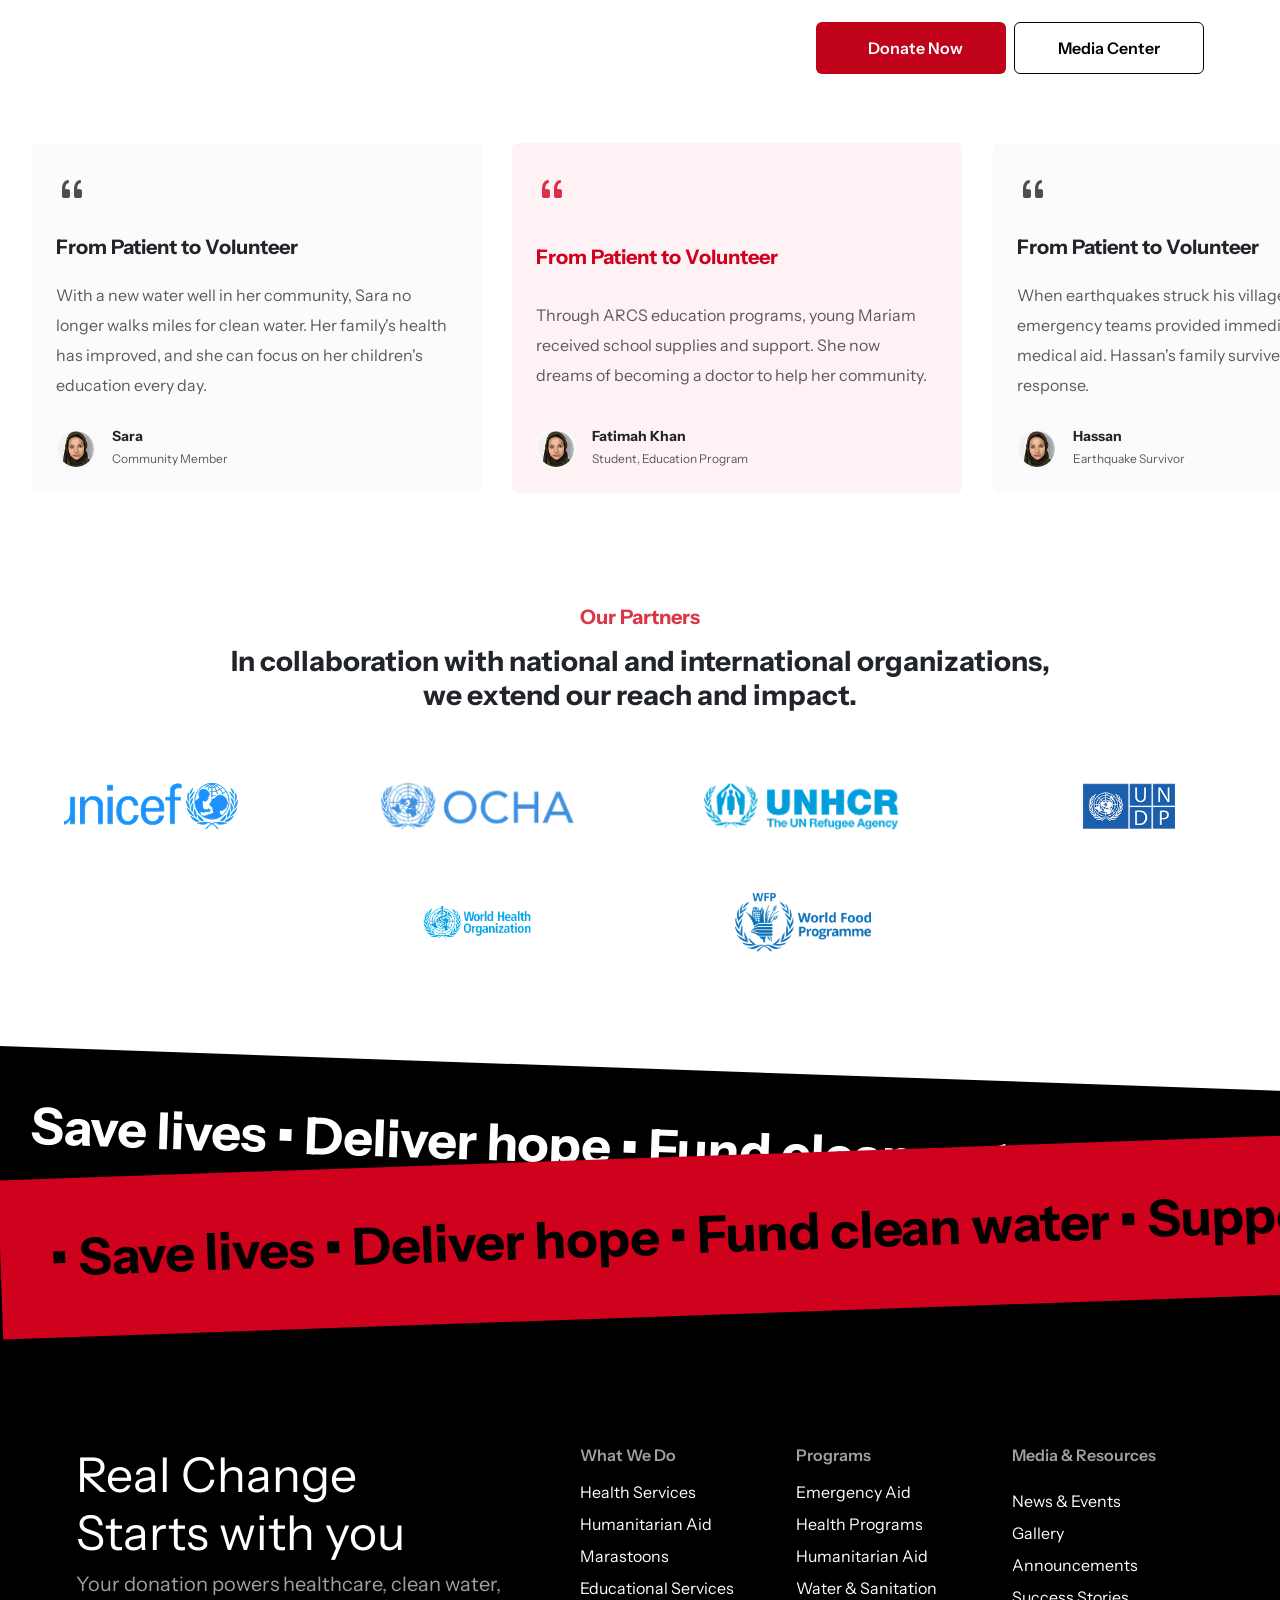
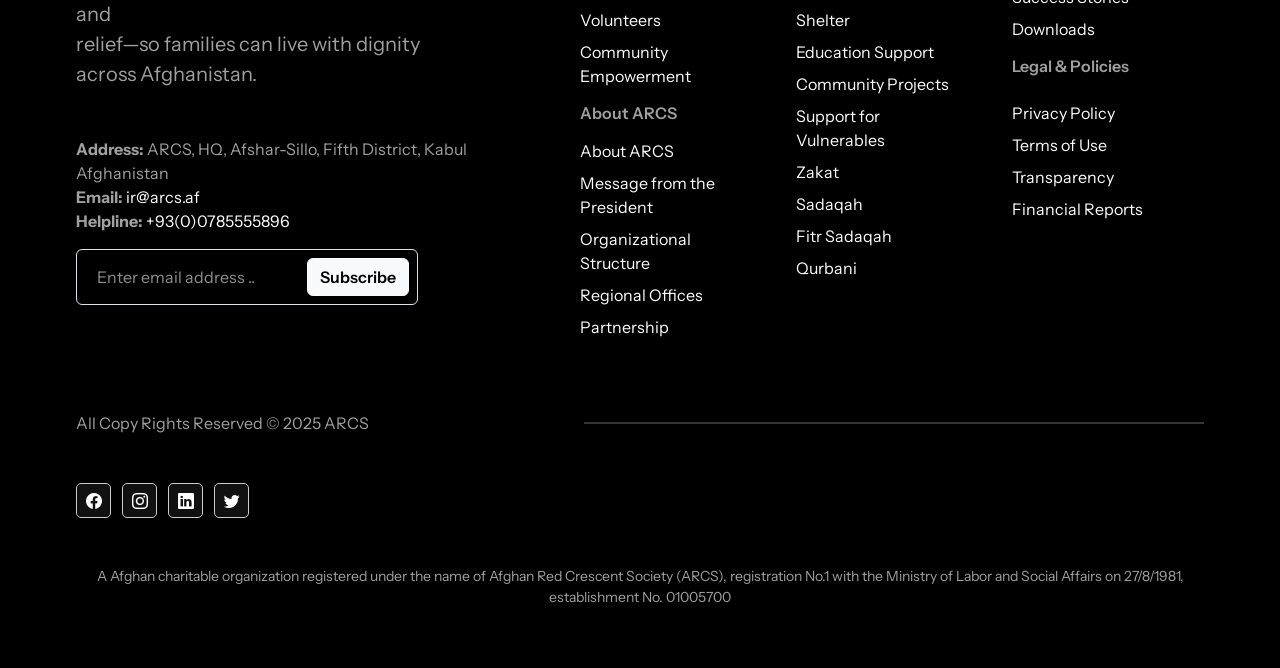
==== commit 1172db67: "main page responsive and everything completed" ====
--- a/index.html
+++ b/index.html
@@ -352,59 +352,7 @@
     <div class="container-fluid px-4">
       <div class="swiper donation-swiper">
         <div class="swiper-wrapper">
-          <!-- Card 1 -->
-          <div class="swiper-slide">
-            <div class="card-1">
-              <img class="main-img img-fluid rounded" src="../images/Frame 1261153463.png"
-                alt="Winter Marastoon Support" />
-              <span class="card-1text d-block">Winter Marastoon Support</span>
-              <div class="mt-1 ml-1 card-1-text">
-                <span class="span"><img src="../icons/add-square.svg" alt="" /> Health
-                  Services</span>
-                <span class="span"><img src="../icons/location3.svg" alt="" /> Badakhshan</span>
-              </div>
-
-              <!-- Bootstrap progress -->
-              <div class="progress">
-                <div class="progress-bar" role="progressbar" style="width: 65%"></div>
-              </div>
-
-              <!-- Loan Info -->
-              <div class="d-flex justify-content-between px-2">
-                <div>
-                  <span class="fw-semibold">$19,200 </span>
-                  <span class="text-muted">raised</span>
-                </div>
-                <div>
-                  <span class="fw-semibold">$10,800 </span>
-                  <span class="text-muted">remaining</span>
-                </div>
-              </div>
-
-              <!-- Amount Options -->
-              <div class="amount-donate d-flex gap-1 mt-3 px-2">
-                <span class="Amount">$20</span>
-                <span class="Amount">$100</span>
-                <span class="Amount">$250</span>
-                <span class="Custom-amount d-flex align-items-center">
-                  <img src="../icons/Vector.png" alt="" /> Custom Amount
-                </span>
-              </div>
-
-              <!-- Donate + Cart -->
-              <div class="d-flex justify-content-between align-items-center mt-3 px-2">
-                <button class="donate-button d-flex align-items-center justify-content-center">
-                  <a class="text-decoration-none" style="color: #d0011c;" href="../detail/index.html"> <img
-                      src="../icons/filled-partner.svg" height="20px" alt="" />&ensp;
-                    Donate</a>
-                </button>
-                <button class="cart2">
-                  <a class="text-decoration-none" style="color: #d0011c;" href="../checkout/checkout.html"> <img
-                      src="../images/cart2.svg" alt="" /></a>
-                </button>
-              </div>
-            </div>
-          </div>
+
 
           <!-- Card 2 -->
           <div class="swiper-slide">
--- a/style.css
+++ b/style.css
@@ -574,6 +574,10 @@
 
 /* partners section style starts here */
 
+.partners-section .col-md-3 {
+  width: 25% !important;
+}
+
 .partners-section {
   background-color: #ffffff;
 }
@@ -856,10 +860,6 @@
 
 /* footer section style ends here */
 
-.partners-section .col-md-3 {
-  width: 25% !important;
-}
-
 /* laptop responsive starts here  */
 @media (max-width: 1670px) {
   .top-bar {
@@ -882,21 +882,24 @@
 }
 
 @media (max-width: 1610px) {
+  .bg-hero {
+    background-size: cover;
+  }
   .container {
     max-width: 90% !important;
   }
   .carousel-caption {
     left: 6% !important;
-    bottom: 20%;
+    bottom: 40%;
   }
   .bg-hero {
-    height: 71vh !important;
+    height: 110vh !important;
   }
   .donation-container {
-    height: 150px !important;
+    height: 205px !important;
   }
   .donation-container .progress_con {
-    top: -145% !important;
+    top: -38% !important;
   }
   .story-header .container-fluid {
     padding: 0 !important;
@@ -1073,7 +1076,7 @@
 }
 /* laptop responsive ends here  */
 
-/* Responsive tab */
+/* tab responsive starts here */
 @media (max-width: 991px) {
   .container {
     max-width: 90% !important;
@@ -1181,17 +1184,28 @@
   .container {
     padding: 0 20px !important;
   }
+  .donation-container .progress_con {
+    top: -40% !important;
+  }
   .bg-hero {
     background-size: cover !important;
   }
 }
-
+/* tab responsive ends here */
+
+/* mobile responsive starts here */
 @media (max-width: 460px) {
   .media-center-container {
     height: 320px !important;
   }
   .donation-container {
-    height: 480px !important;
+    height: 320px !important;
+  }
+  .donation-container .progress_con {
+    top: -70% !important;
+  }
+  .video-item .video-info h6 {
+    font-size: 14px !important;
   }
   .btn-donate {
     font-size: 10px;
@@ -1199,5 +1213,8 @@
   .container {
     padding: 0 20px !important;
   }
-}
-/* Responsive adjustments for video section */
+  .video-thumbnail img {
+    height: 63px !important;
+  }
+}
+/* mobile responsive starts here */
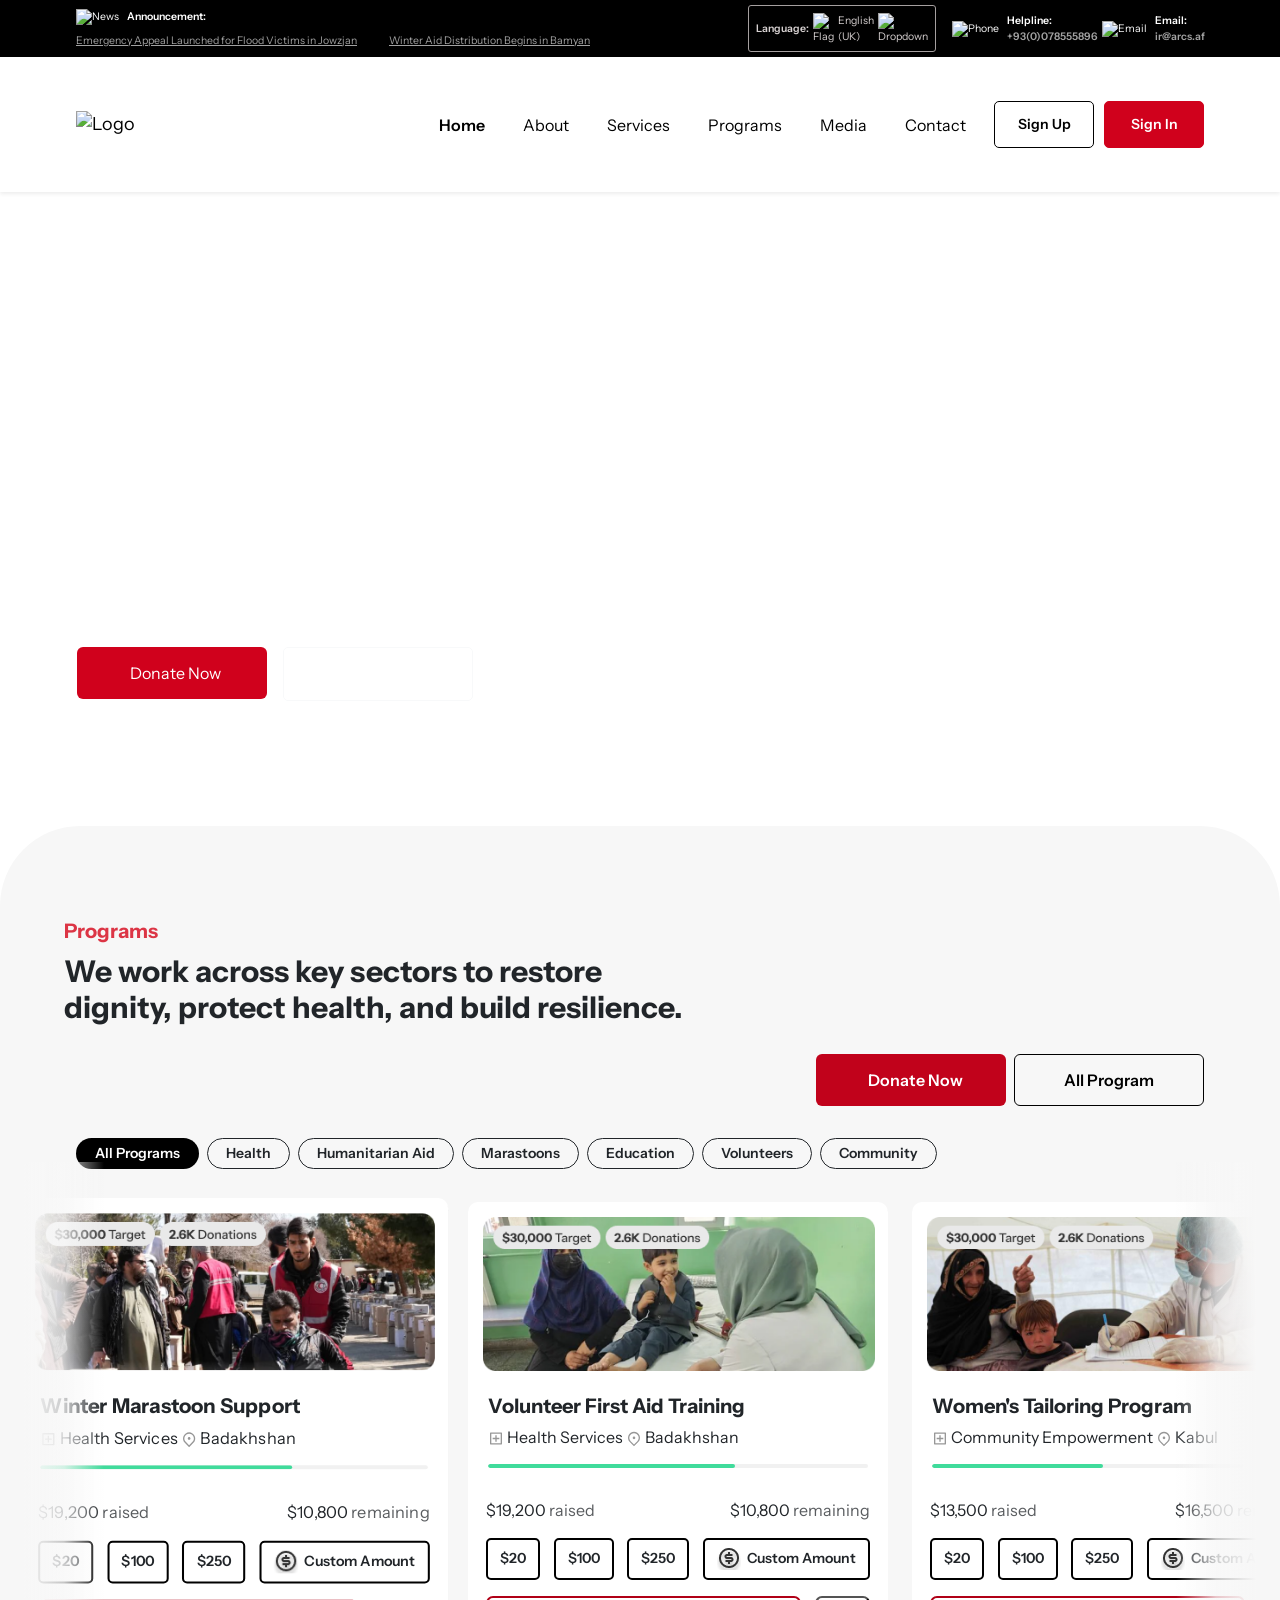
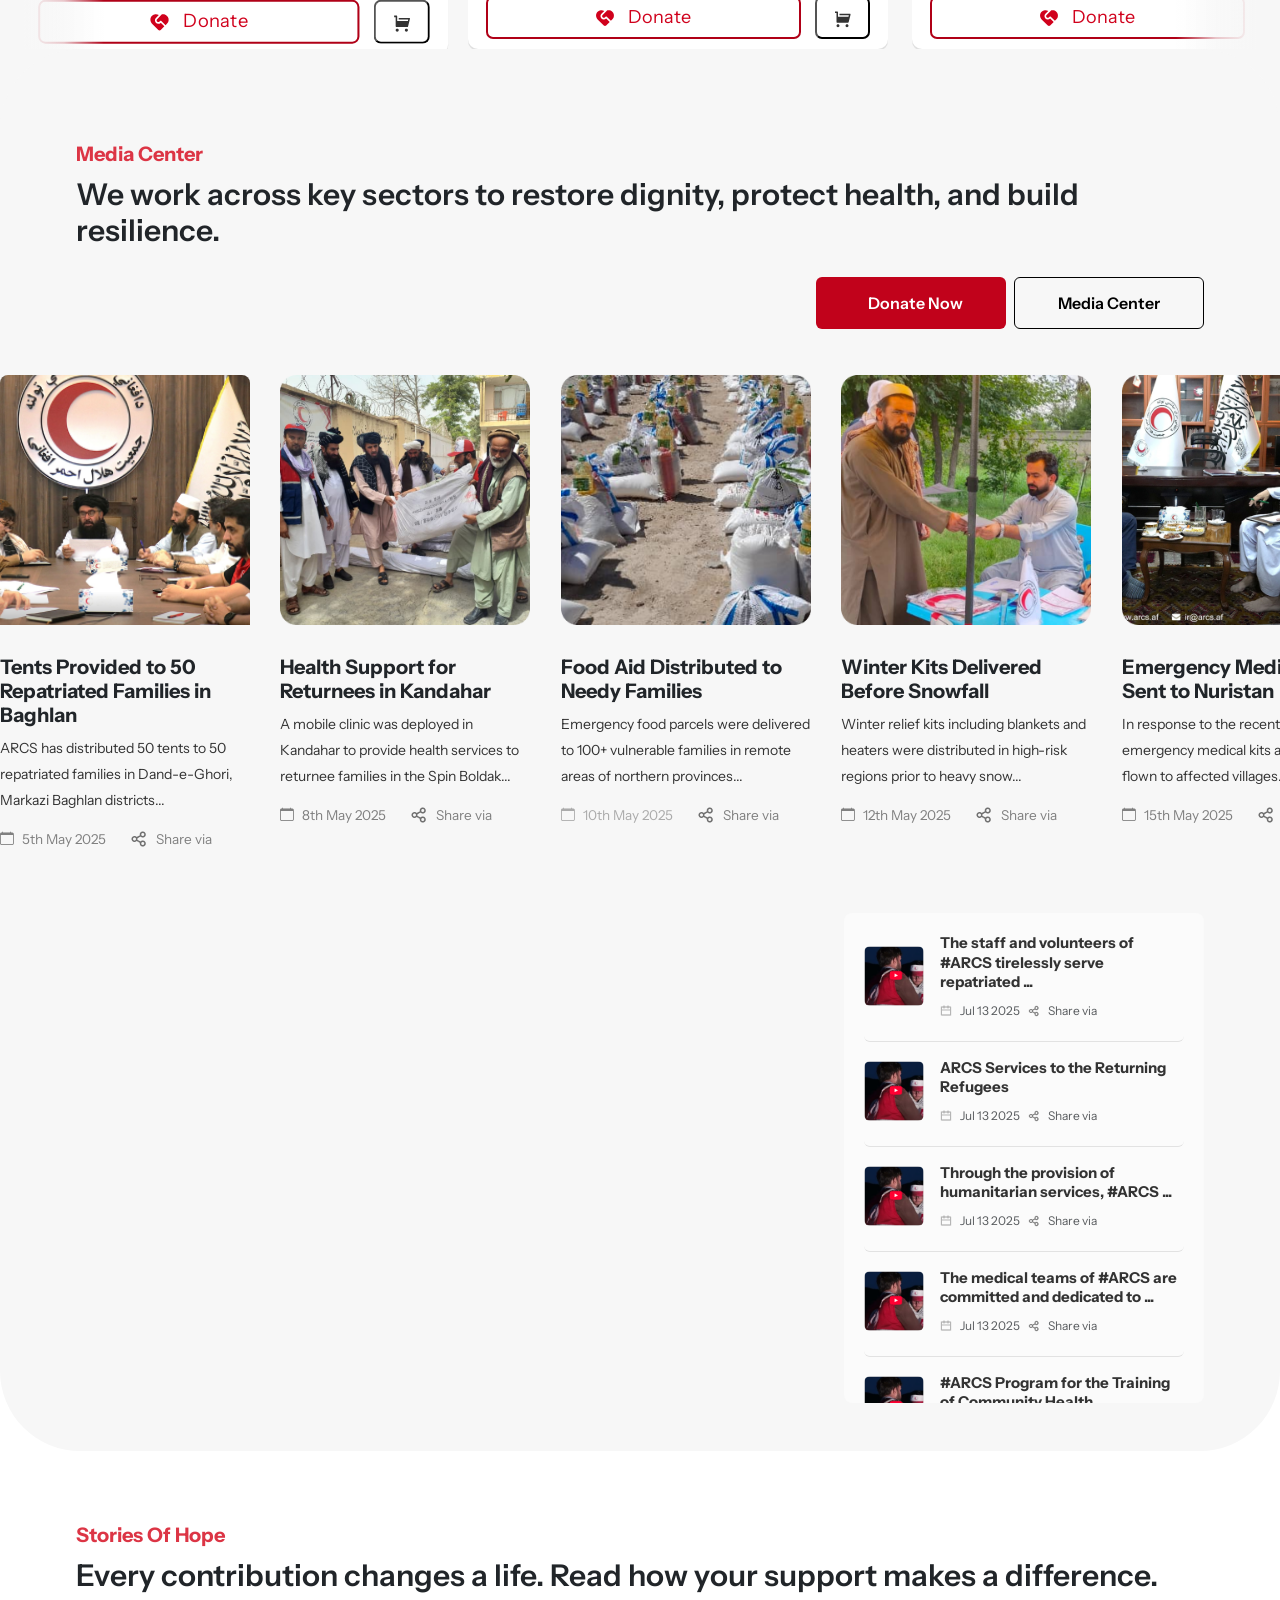
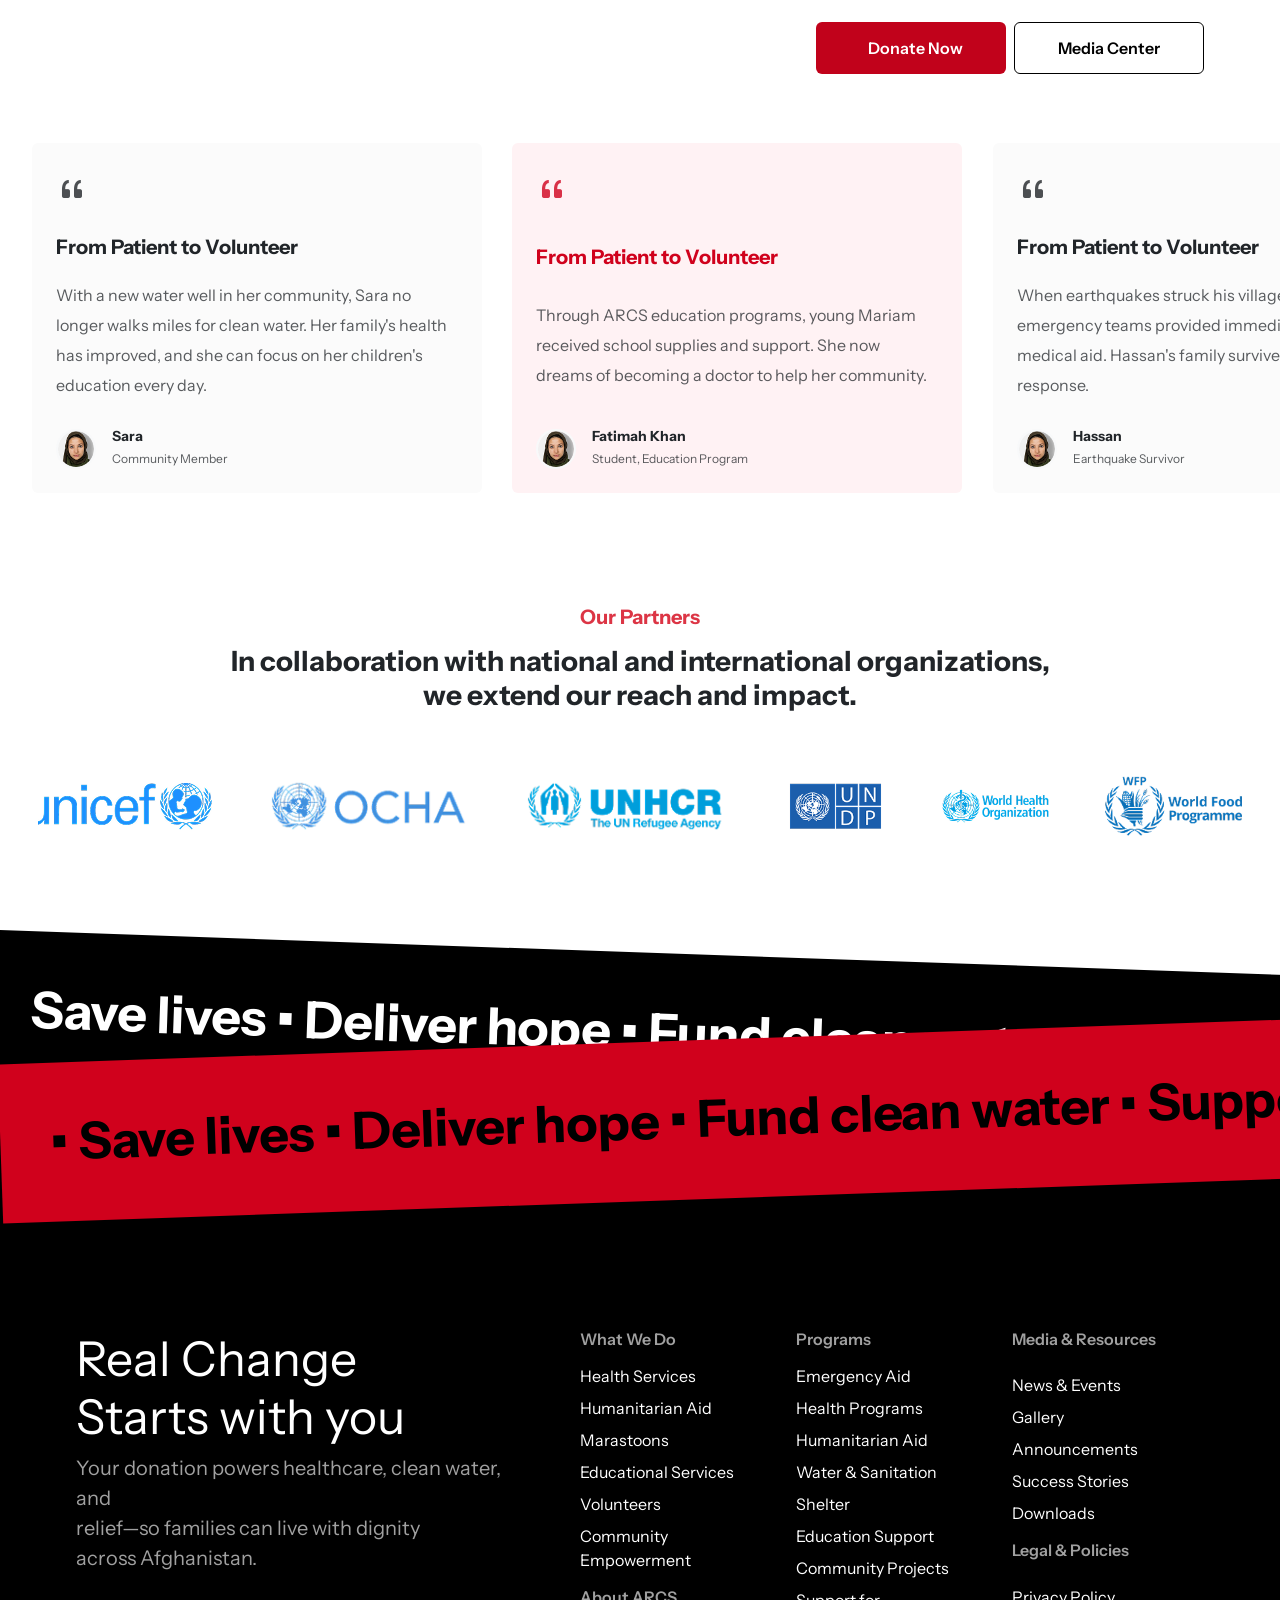
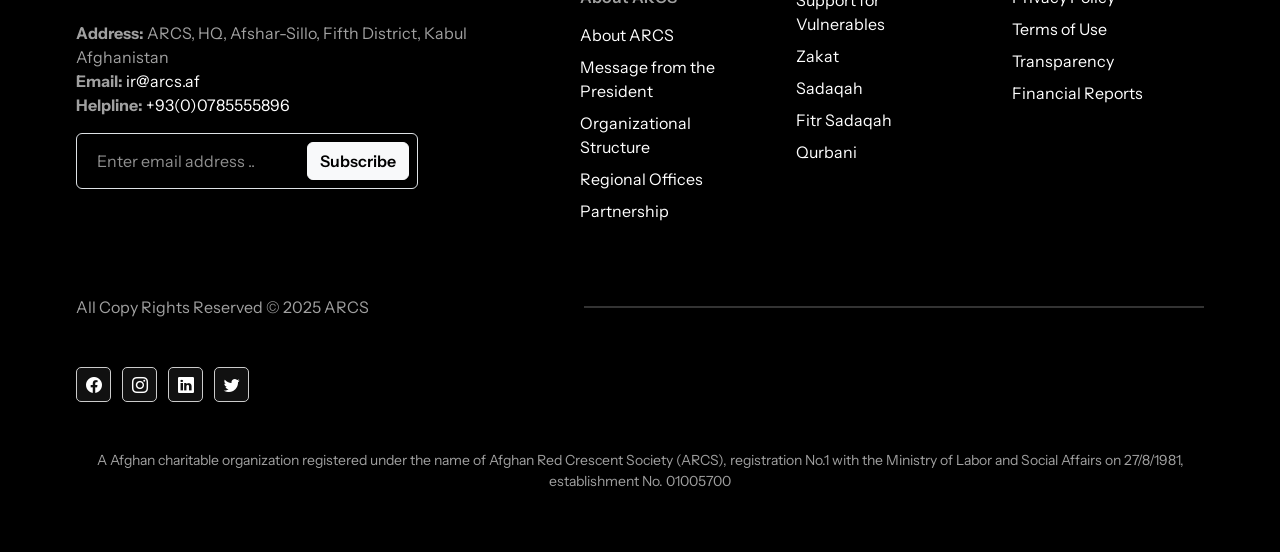
==== commit 14c83dad: "done" ====
--- a/index.html
+++ b/index.html
@@ -114,7 +114,7 @@
     <div class="container ">
       <!-- Left Logo -->
       <div class="navbar-container">
-        <a class="navbar-brand" href="#">
+         <a class="navbar-brand" href="index.html">
           <img src="./logos/main-logo.png" alt="Logo" height="65" />
         </a>
 
@@ -130,19 +130,19 @@
               <a class="nav-link fw-semibold" href="./index.html">Home</a>
             </li>
             <li class="nav-item">
-              <a class="nav-link hv-fw" href="#">About</a>
+              <a class="nav-link" href="./about/index.html">About</a>
             </li>
             <li class="nav-item">
-              <a class="nav-link hv-fw" href="#">Services</a>
+              <a class="nav-link" href="./services/index.html">Services</a>
             </li>
             <li class="nav-item">
-              <a class="nav-link hv-fw" href="./programs_list/index.html">Programs</a>
+              <a class="nav-link" href="./programs_list/index.html">Programs</a>
             </li>
             <li class="nav-item">
-              <a class="nav-link hv-fw" href="./media/index.html">Media</a>
+              <a class="nav-link" href="./media/index.html">Media</a>
             </li>
             <li class="nav-item">
-              <a class="nav-link hv-fw" href="#">Contact</a>
+              <a class="nav-link" href="#">Contact</a>
             </li>
           </ul>
           <div class="d-flex" style="gap: 10px; margin-left: 20px;">
@@ -161,7 +161,7 @@
       <div class="carousel-item bg-hero active">
         <div class="carousel-caption">
           <h5>Back to School, Back to Hope</h5>
-          <h2 class="fw-bold mb-5" style="font-size: 2.5vw; line-height: 64px">
+          <h2 class="fw-bold mb-5" style="font-size: 2.5rem; line-height: 64px">
             Your support helps children <br />
             return to classrooms with <br />
             books, teachers, and a <br />
@@ -189,7 +189,7 @@
       <div class="carousel-item bg-hero">
         <div class="carousel-caption">
           <h5>Back to School, Back to Hope</h5>
-          <h2 class="fw-bold mb-5" style="font-size: 2.5vw; line-height: 64px">
+          <h2 class="fw-bold mb-5" style="font-size: 2.5rem; line-height: 64px">
             Your support helps children <br />
             return to classrooms with <br />
             books, teachers, and a <br />
@@ -218,7 +218,7 @@
       <div class="carousel-item bg-hero">
         <div class="carousel-caption">
           <h5>Back to School, Back to Hope</h5>
-          <h2 class="fw-bold mb-5" style="font-size: 2.5vw; line-height: 64px">
+          <h2 class="fw-bold mb-5" style="font-size: 2.5rem; line-height: 64px">
             Your support helps children <br />
             return to classrooms with <br />
             books, teachers, and a <br />
@@ -246,7 +246,7 @@
       <div class="carousel-item bg-hero">
         <div class="carousel-caption">
           <h5>Back to School, Back to Hope</h5>
-          <h2 class="fw-bold mb-5" style="font-size: 2.5vw; line-height: 64px">
+          <h2 class="fw-bold mb-5" style="font-size: 2.5rem; line-height: 64px">
             Your support helps children <br />
             return to classrooms with <br />
             books, teachers, and a <br />
@@ -273,7 +273,7 @@
         <div class="carousel-item bg-hero">
           <div class="carousel-caption">
             <h5>Back to School, Back to Hope</h5>
-            <h2 class="fw-bold mb-5" style="font-size: 2.5vw; line-height: 64px">
+            <h2 class="fw-bold mb-5" style="font-size: 2.5rem; line-height: 64px">
               Your support helps children <br />
               return to classrooms with <br />
               books, teachers, and a <br />
--- a/style.css
+++ b/style.css
@@ -274,7 +274,6 @@
   background-color: #fff;
   border-radius: 10px;
   box-shadow: 0 2px 0 #e0e0e0;
-  margin-right: 30px;
 }
 
 .card-1text {
@@ -343,6 +342,9 @@
 .donate-button:hover {
   background-color: #d0011c !important;
 }
+.donate-button:hover a {
+  color: white !important;
+}
 .card-1-text {
   margin-left: 10px;
 }
@@ -433,7 +435,7 @@
   transition: transform 0.3s ease, opacity 0.3s ease;
   opacity: 1;
   flex-shrink: 0;
-  width: auto;
+  width: fit-content !important;
   height: auto;
   margin-right: 0;
 }
@@ -575,7 +577,7 @@
 /* partners section style starts here */
 
 .partners-section .col-md-3 {
-  width: 25% !important;
+  width: fit-content !important;
 }
 
 .partners-section {
@@ -747,12 +749,6 @@
   position: relative;
   padding: 290px 0 60px;
   margin-top: 140px;
-}
-
-.navbar-collapse {
-  z-index: 1;
-  background-color: white;
-  border-radius: 20px;
 }
 
 footer h5 {
@@ -899,7 +895,7 @@
     height: 205px !important;
   }
   .donation-container .progress_con {
-    top: -38% !important;
+    top: -64% !important;
   }
   .story-header .container-fluid {
     padding: 0 !important;
@@ -934,7 +930,7 @@
   }
 
   .carousel-caption h2 {
-    line-height: 52px !important;
+    line-height: 62px !important;
   }
 
   .categories {
@@ -1083,7 +1079,7 @@
   }
 
   .carousel-caption h2 {
-    line-height: 40px !important;
+    line-height: 62px !important;
   }
 
   .main {
@@ -1172,6 +1168,13 @@
 }
 
 @media (max-width: 760px) {
+  .main {
+    border-top-left-radius: 40px !important;
+    border-top-right-radius: 40px !important;
+  }
+  .carousel-caption h2 {
+    font-size: 2rem !important;
+  }
   .media-center-container {
     height: 340px !important;
   }
@@ -1195,6 +1198,34 @@
 
 /* mobile responsive starts here */
 @media (max-width: 460px) {
+  .navbar-container img:first-child {
+    height: 40px !important;
+  }
+  .btn-custom-red {
+    width: fit-content !important;
+    padding: 14px 18px;
+  }
+  .btn-custom-view {
+    width: fit-content !important;
+    padding: 14px 18px;
+  }
+  .btn-donate {
+    padding: 13px 12px !important;
+  }
+  .btn-donate a {
+    font-size: 14px !important;
+  }
+  .btn-normal {
+    font-size: 14px !important;
+    padding: 13px 12px !important;
+  }
+  .carousel-caption h2 {
+    font-size: 1.5rem !important;
+    line-height: 42px !important;
+  }
+  .carousel-caption {
+    bottom: 50% !important;
+  }
   .media-center-container {
     height: 320px !important;
   }
@@ -1216,5 +1247,11 @@
   .video-thumbnail img {
     height: 63px !important;
   }
+  .partner-logo {
+    padding: 0 !important;
+  }
+  .story-header {
+    height: 254px !important;
+  }
 }
 /* mobile responsive starts here */
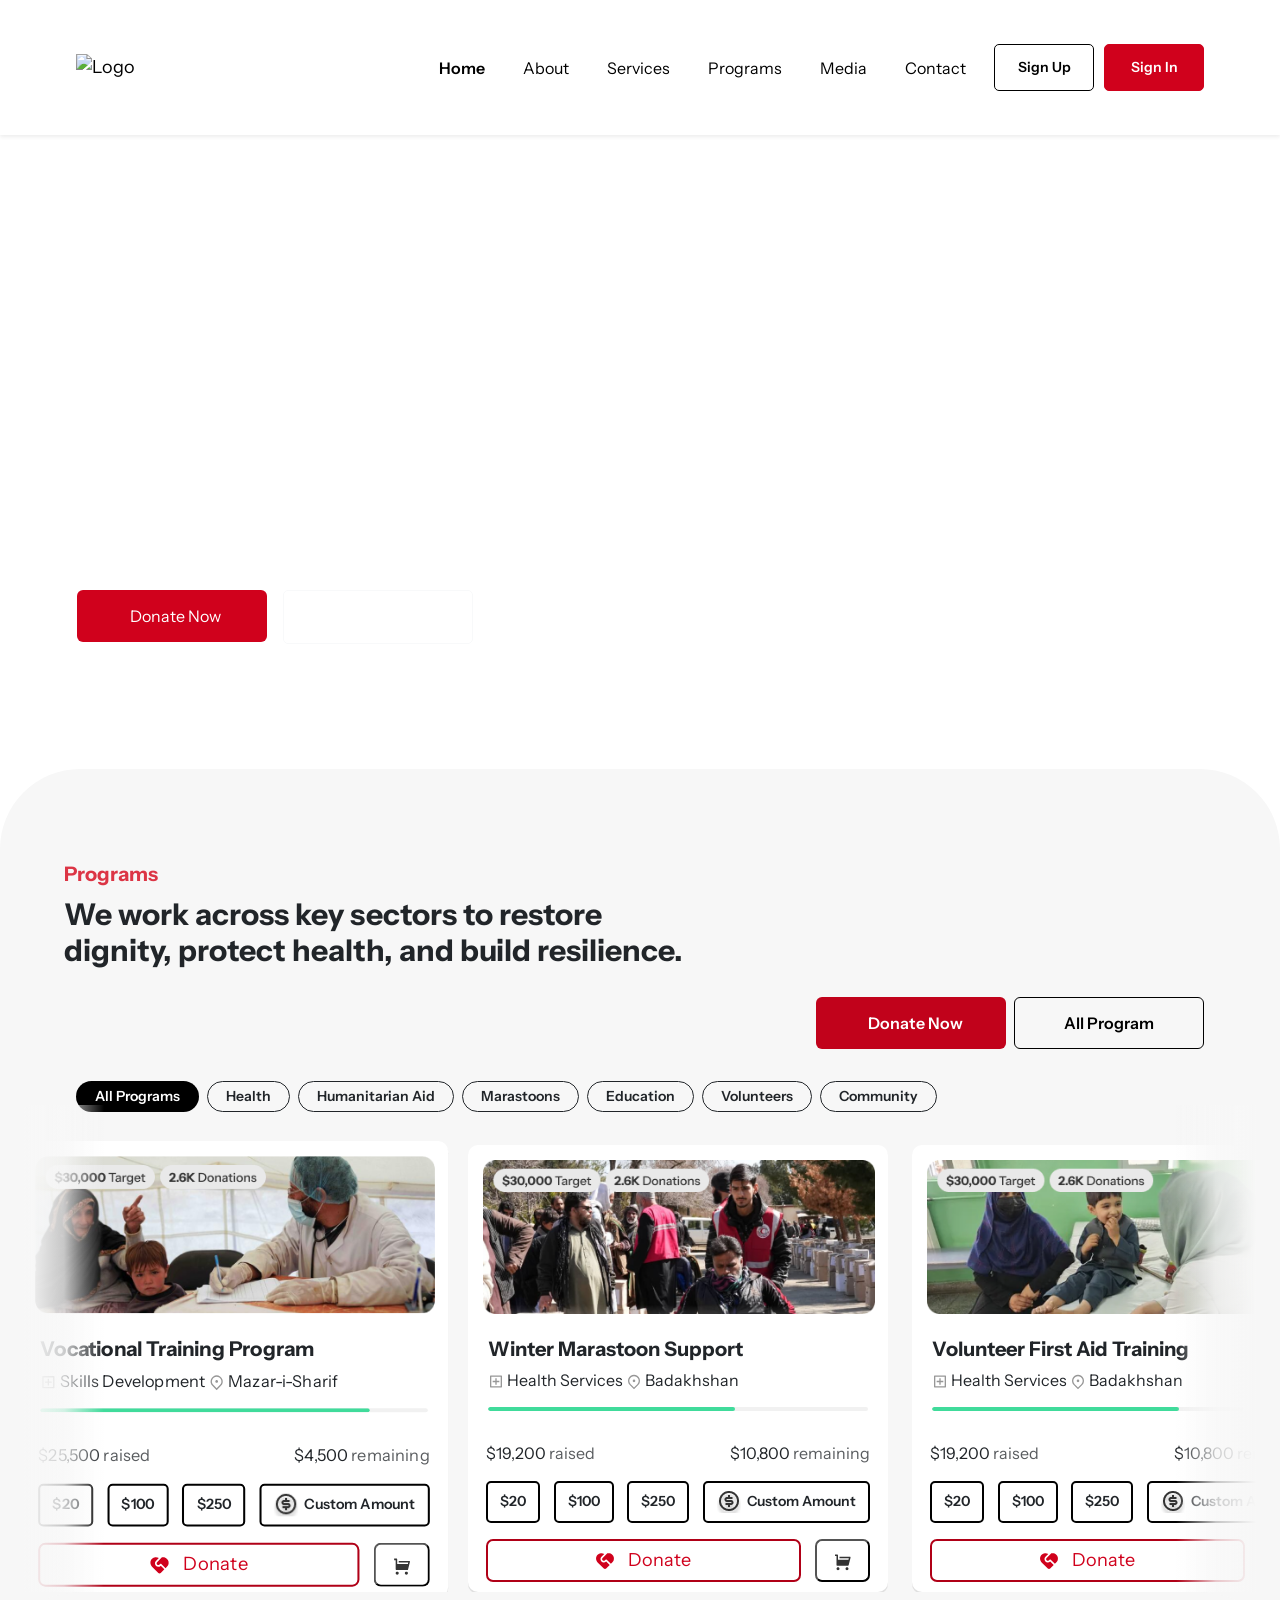
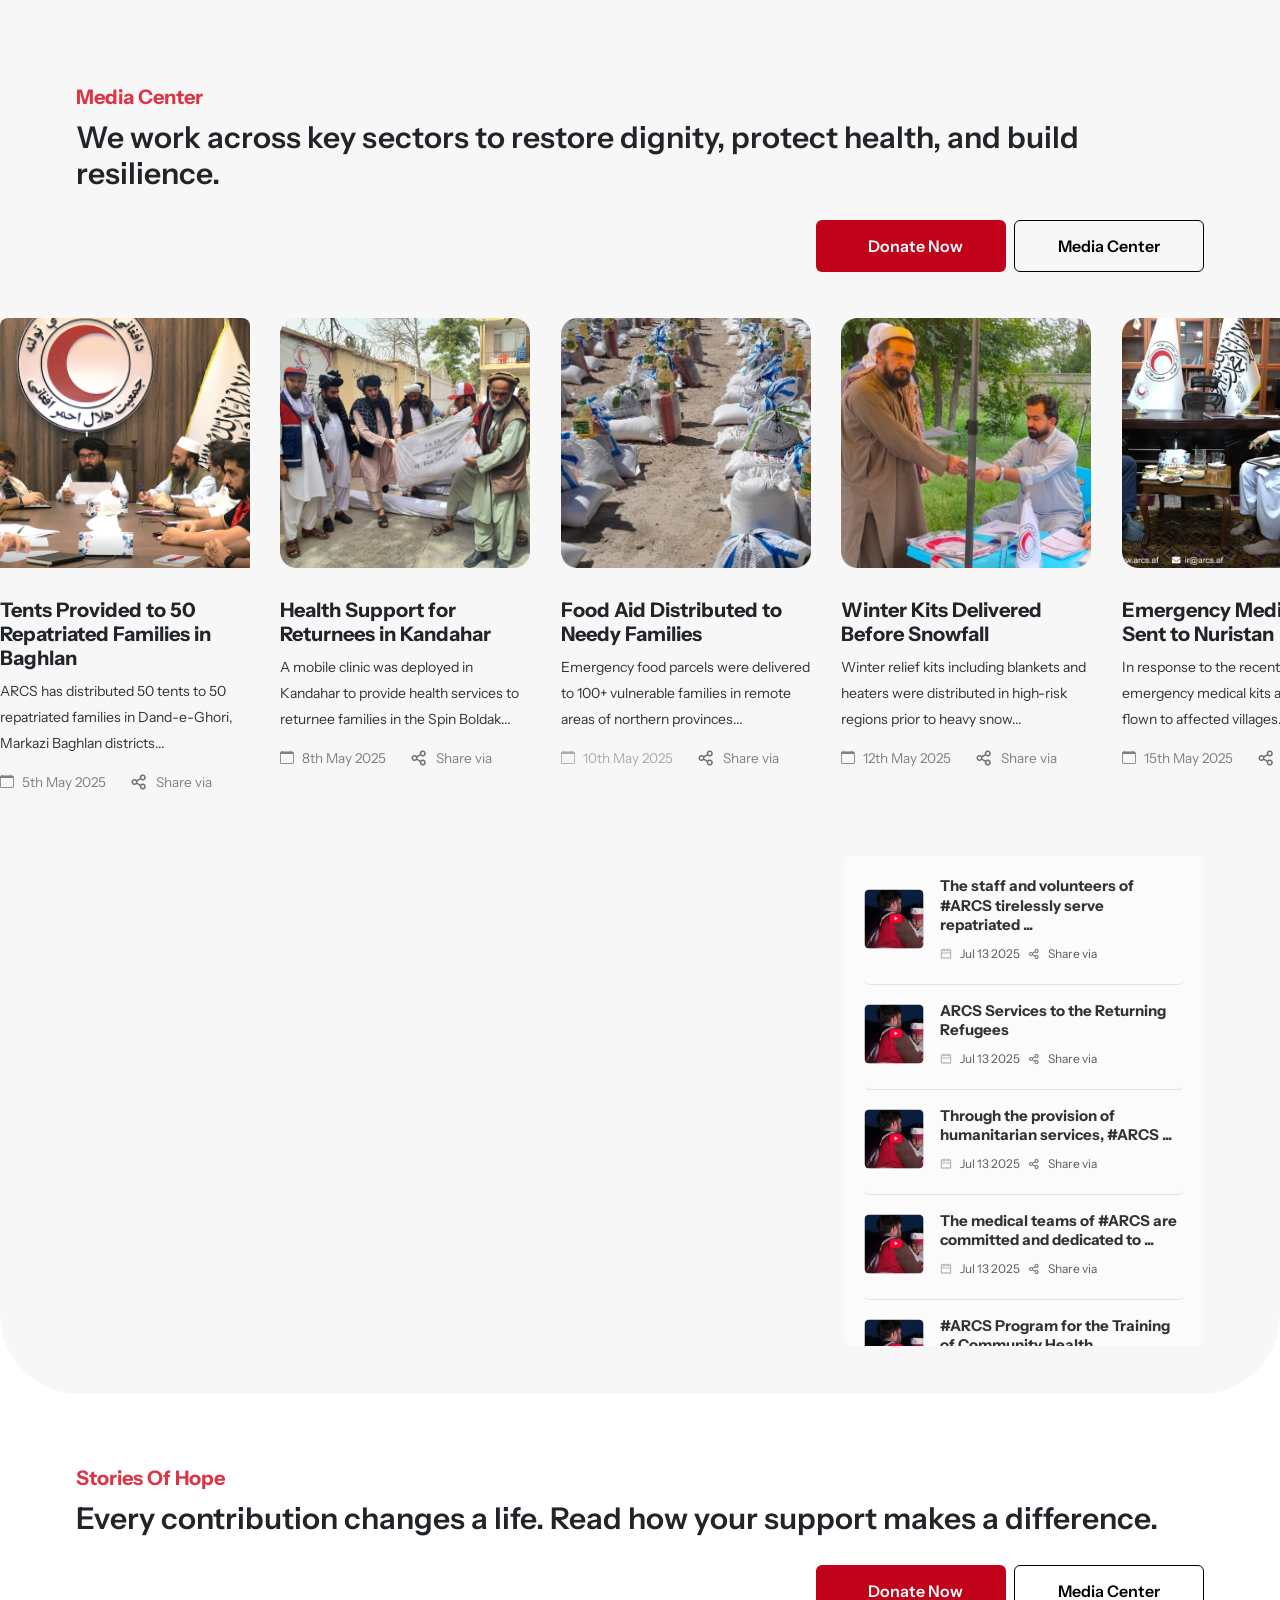
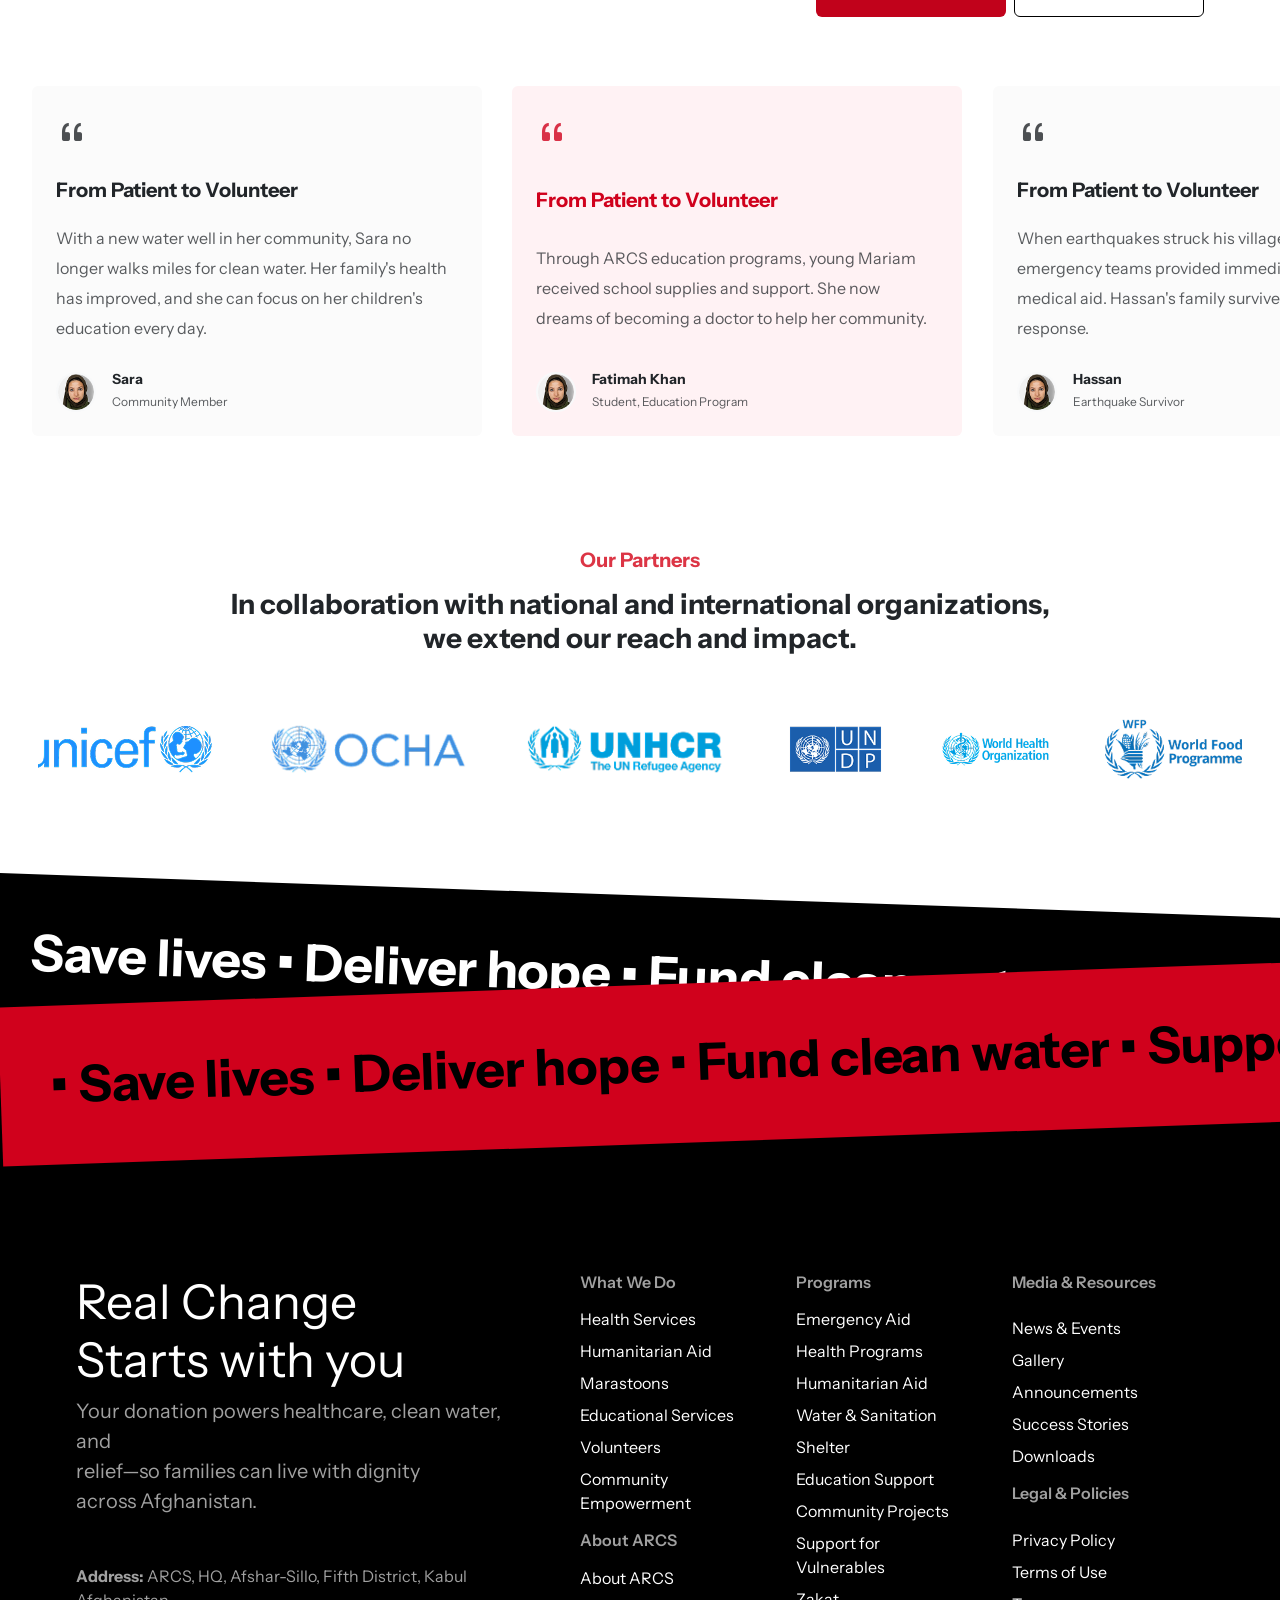
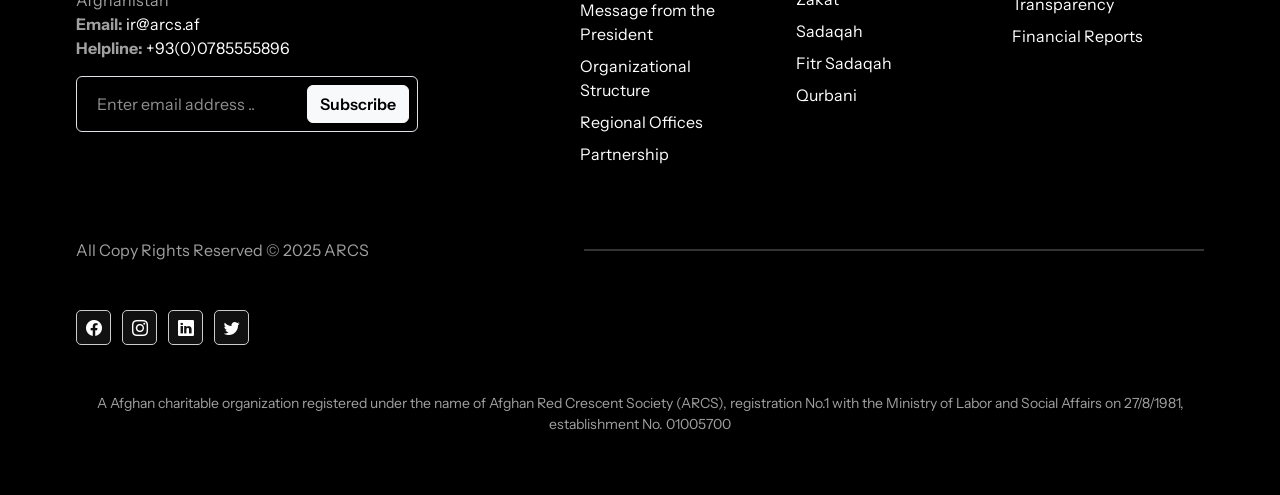
==== commit 56091e11: "done" ====
--- a/index.html
+++ b/index.html
@@ -1278,7 +1278,7 @@
       </div>
 
       <!-- Partners Logos -->
-      <div class="row align-items-center justify-content-center g-4">
+      <div class="row align-items-center justify-content-center g-4 partner_sec">
         <div class="col-lg-2 col-md-3 col-sm-4 col-6 text-center">
           <div class="partner-logo p-3">
             <img src="./images/partner1.png" alt="UNICEF" class="img-fluid" style="max-height: 60px" />
--- a/style.css
+++ b/style.css
@@ -859,10 +859,10 @@
 /* laptop responsive starts here  */
 @media (max-width: 1670px) {
   .top-bar {
-    font-size: 13px !important;
+    display: none !important;
   }
   .btn-donate {
-    padding: 13px 16px !important;
+    padding: 13px 13px !important;
   }
   .btn-normal {
     padding: 13px 16px !important;
@@ -907,12 +907,8 @@
     max-width: 85%;
   }
 
-  .top-bar {
-    font-size: 11.5px !important;
-  }
-
   .navbar-nav .nav-link {
-    font-size: 14px !important;
+    font-size: 16px !important;
   }
 
   .navbar-container img:first-child {
@@ -947,12 +943,12 @@
   }
 
   .btn-normal {
-    font-size: 12px !important;
-    padding: 13px 17px !important;
+    font-size: 14px !important;
+    padding: 13px 12px !important;
   }
 
   .btn-donate {
-    padding: 13px 17px !important;
+    padding: 13px 12px !important;
     width: 190px !important;
     display: flex;
     align-items: center;
@@ -960,7 +956,7 @@
   }
 
   .btn-donate a {
-    font-size: 12px !important;
+    font-size: 14px !important;
   }
 
   .card-container-wrapper {
@@ -1024,9 +1020,6 @@
 }
 
 @media (max-width: 1510px) {
-  .top-bar {
-    font-size: 12px !important;
-  }
   .container {
     width: 95% !important;
   }
@@ -1042,9 +1035,6 @@
 }
 
 @media (max-width: 1410px) {
-  .top-bar {
-    font-size: 10.5px !important;
-  }
   .donation-container .main .row,
   .media-center-container .main .row,
   .story-header .container-fluid .row {
@@ -1086,12 +1076,6 @@
     padding: 60px 0 0px 0;
   }
 
-  .top-bar {
-    height: auto;
-    font-size: 12px !important;
-    padding: 20px 0 !important;
-  }
-
   .bg-hero {
     background-size: cover;
   }
@@ -1144,6 +1128,27 @@
 
   .story-card {
     margin-bottom: 2rem;
+  }
+  #mainNavbar {
+    max-width: none !important;
+  }
+
+  .navbar-collapse {
+    background-color: white;
+    position: fixed;
+    left: 0%;
+    width: 100%;
+    top: 135px;
+    z-index: 1;
+    padding: 40px 60px;
+  }
+  .navbar-nav {
+    gap: 10px !important;
+  }
+
+  .navbar-collapse div:last-child {
+    margin-left: 0 !important;
+    margin-top: 40px;
   }
 }
 
@@ -1172,6 +1177,9 @@
     border-top-left-radius: 40px !important;
     border-top-right-radius: 40px !important;
   }
+  .story-header {
+    height: 270px !important;
+  }
   .carousel-caption h2 {
     font-size: 2rem !important;
   }
@@ -1184,9 +1192,6 @@
   .hero-ress {
     height: 272px !important;
   }
-  .container {
-    padding: 0 20px !important;
-  }
   .donation-container .progress_con {
     top: -40% !important;
   }
@@ -1198,8 +1203,72 @@
 
 /* mobile responsive starts here */
 @media (max-width: 460px) {
+  .red,
+  .black {
+    display: none !important;
+  }
+  .card-1 {
+    width: 340px !important;
+  }
+  footer {
+    padding: 40px 20px !important;
+    margin-top: 0 !important;
+  }
+
+  footer .fs-48 {
+    font-size: 38px;
+  }
+  footer .fs-5 {
+    font-size: 1rem !important;
+  }
+
+  .card-1 .Amount,
+  .card-1 .Custom-amount {
+    padding: 5px 6px;
+    display: flex;
+    align-items: center;
+    justify-content: center;
+    font-size: 14px;
+    border: 1px solid black;
+  }
+
+  .partner_sec .img-fluid {
+    max-height: 45px !important;
+  }
+  .carousel-indicators-custom {
+    display: none !important;
+  }
+  footer form.w-75 {
+    flex-direction: column;
+    width: 100% !important;
+    gap: 10px;
+    padding: 10px !important;
+    margin-top: 20px !important;
+  }
+
+  footer form button.ms-2 {
+    margin: 0 !important;
+  }
+  .related-videos {
+    display: none;
+  }
+  .footer-bottom-line {
+    width: 100% !important;
+  }
+  .social-icons {
+    width: 100% !important;
+    display: flex;
+    align-items: center;
+    justify-content: center;
+  }
+  .Custom-amount img {
+    width: 14px;
+  }
+  .donate-button {
+    width: 78% !important;
+  }
   .navbar-container img:first-child {
-    height: 40px !important;
+    height: 38px !important;
   }
   .btn-custom-red {
     width: fit-content !important;
@@ -1224,16 +1293,16 @@
     line-height: 42px !important;
   }
   .carousel-caption {
-    bottom: 50% !important;
+    bottom: 46% !important;
   }
   .media-center-container {
     height: 320px !important;
   }
   .donation-container {
-    height: 320px !important;
+    height: 428px !important;
   }
   .donation-container .progress_con {
-    top: -70% !important;
+    top: -30% !important;
   }
   .video-item .video-info h6 {
     font-size: 14px !important;
@@ -1241,8 +1310,8 @@
   .btn-donate {
     font-size: 10px;
   }
-  .container {
-    padding: 0 20px !important;
+  .partner_sec {
+    margin: 0 !important;
   }
   .video-thumbnail img {
     height: 63px !important;
@@ -1253,5 +1322,13 @@
   .story-header {
     height: 254px !important;
   }
+
+  .related-videos {
+    width: 100% !important;
+  }
+
+  .related-videos h6 {
+    font-size: 14px;
+  }
 }
 /* mobile responsive starts here */
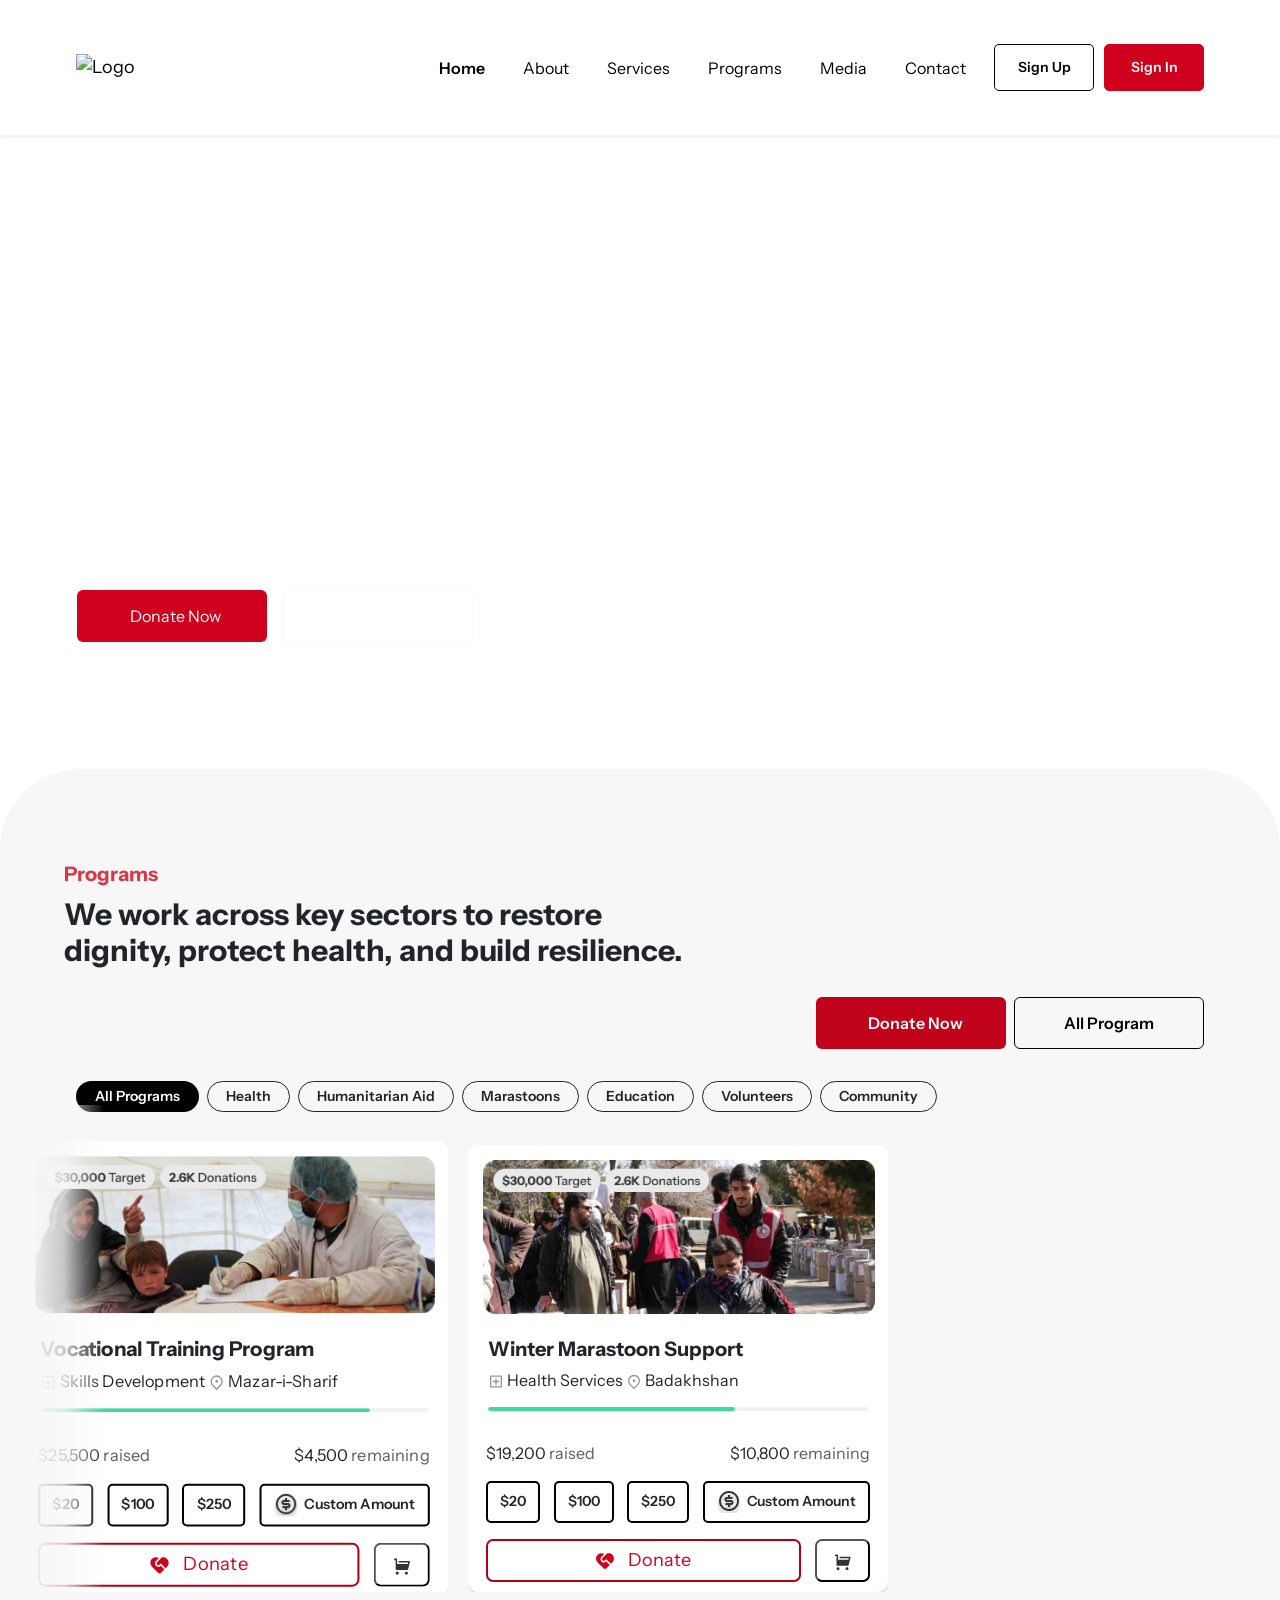
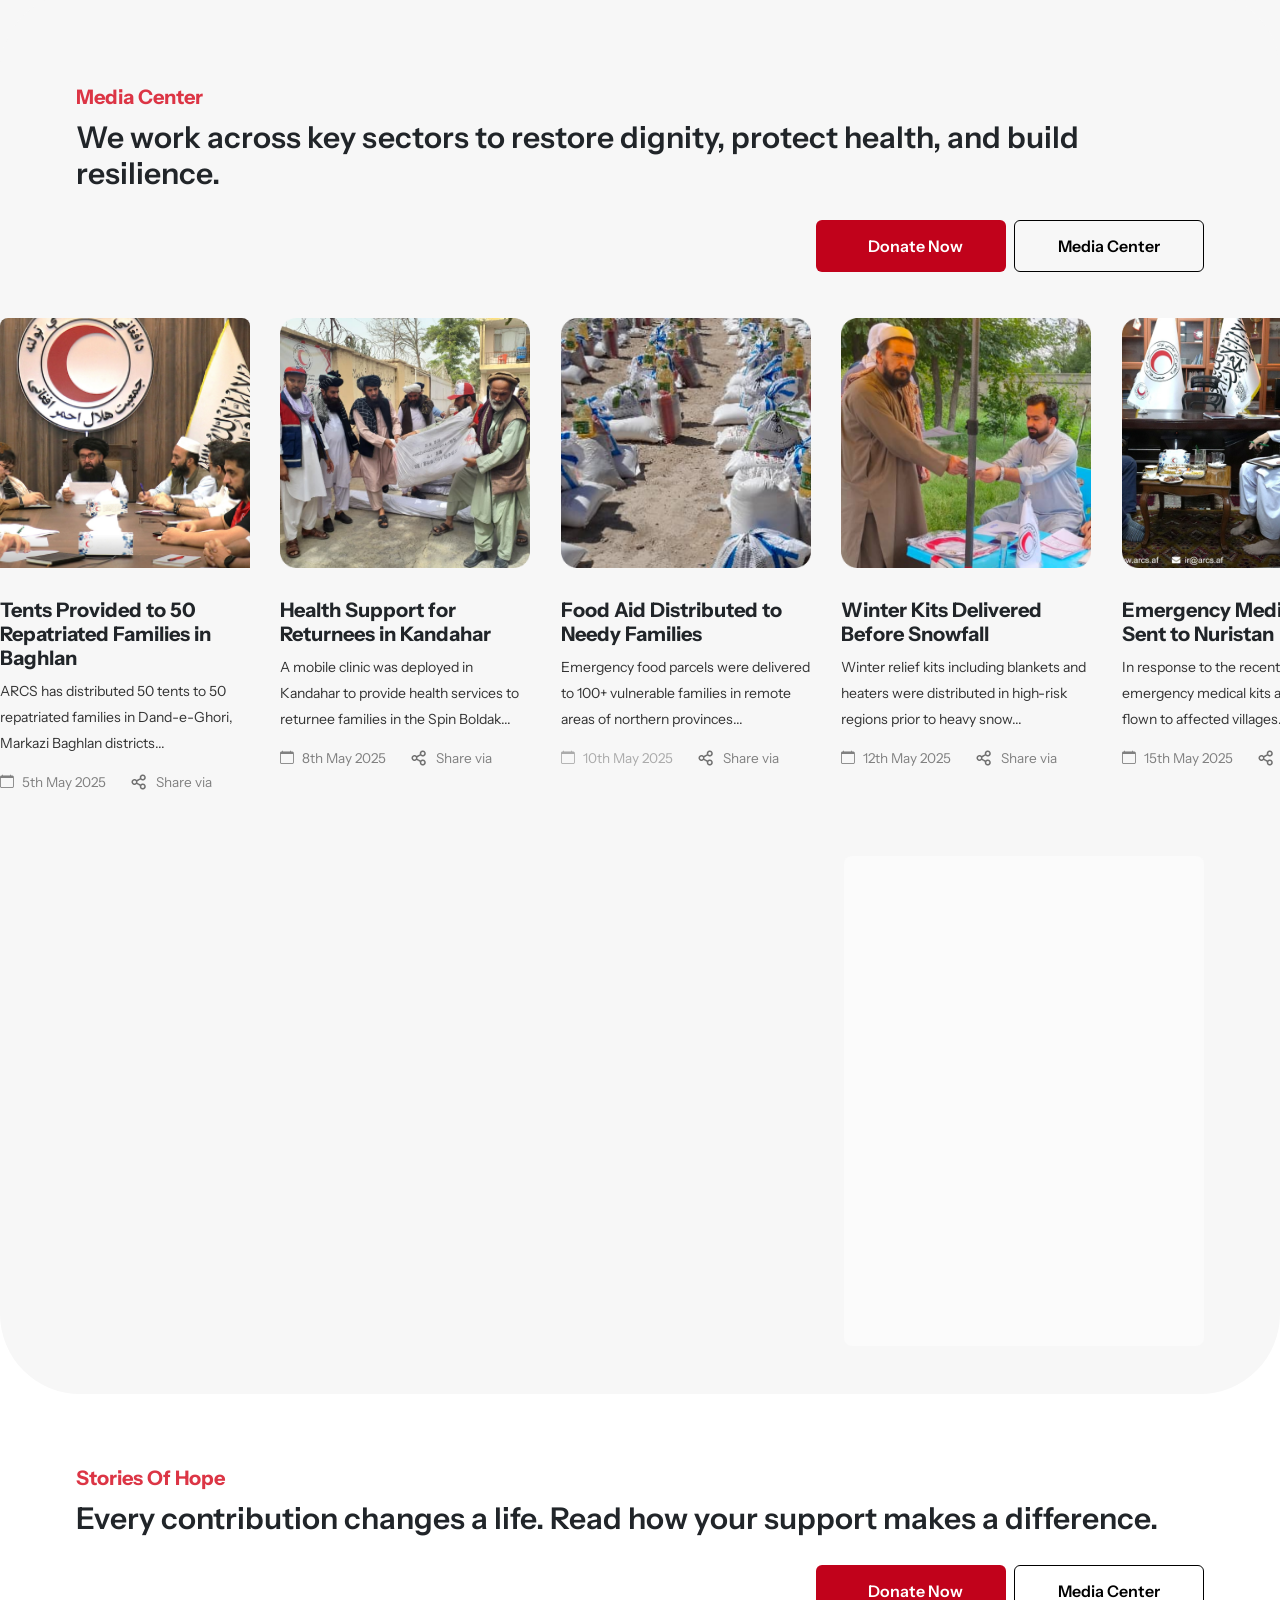
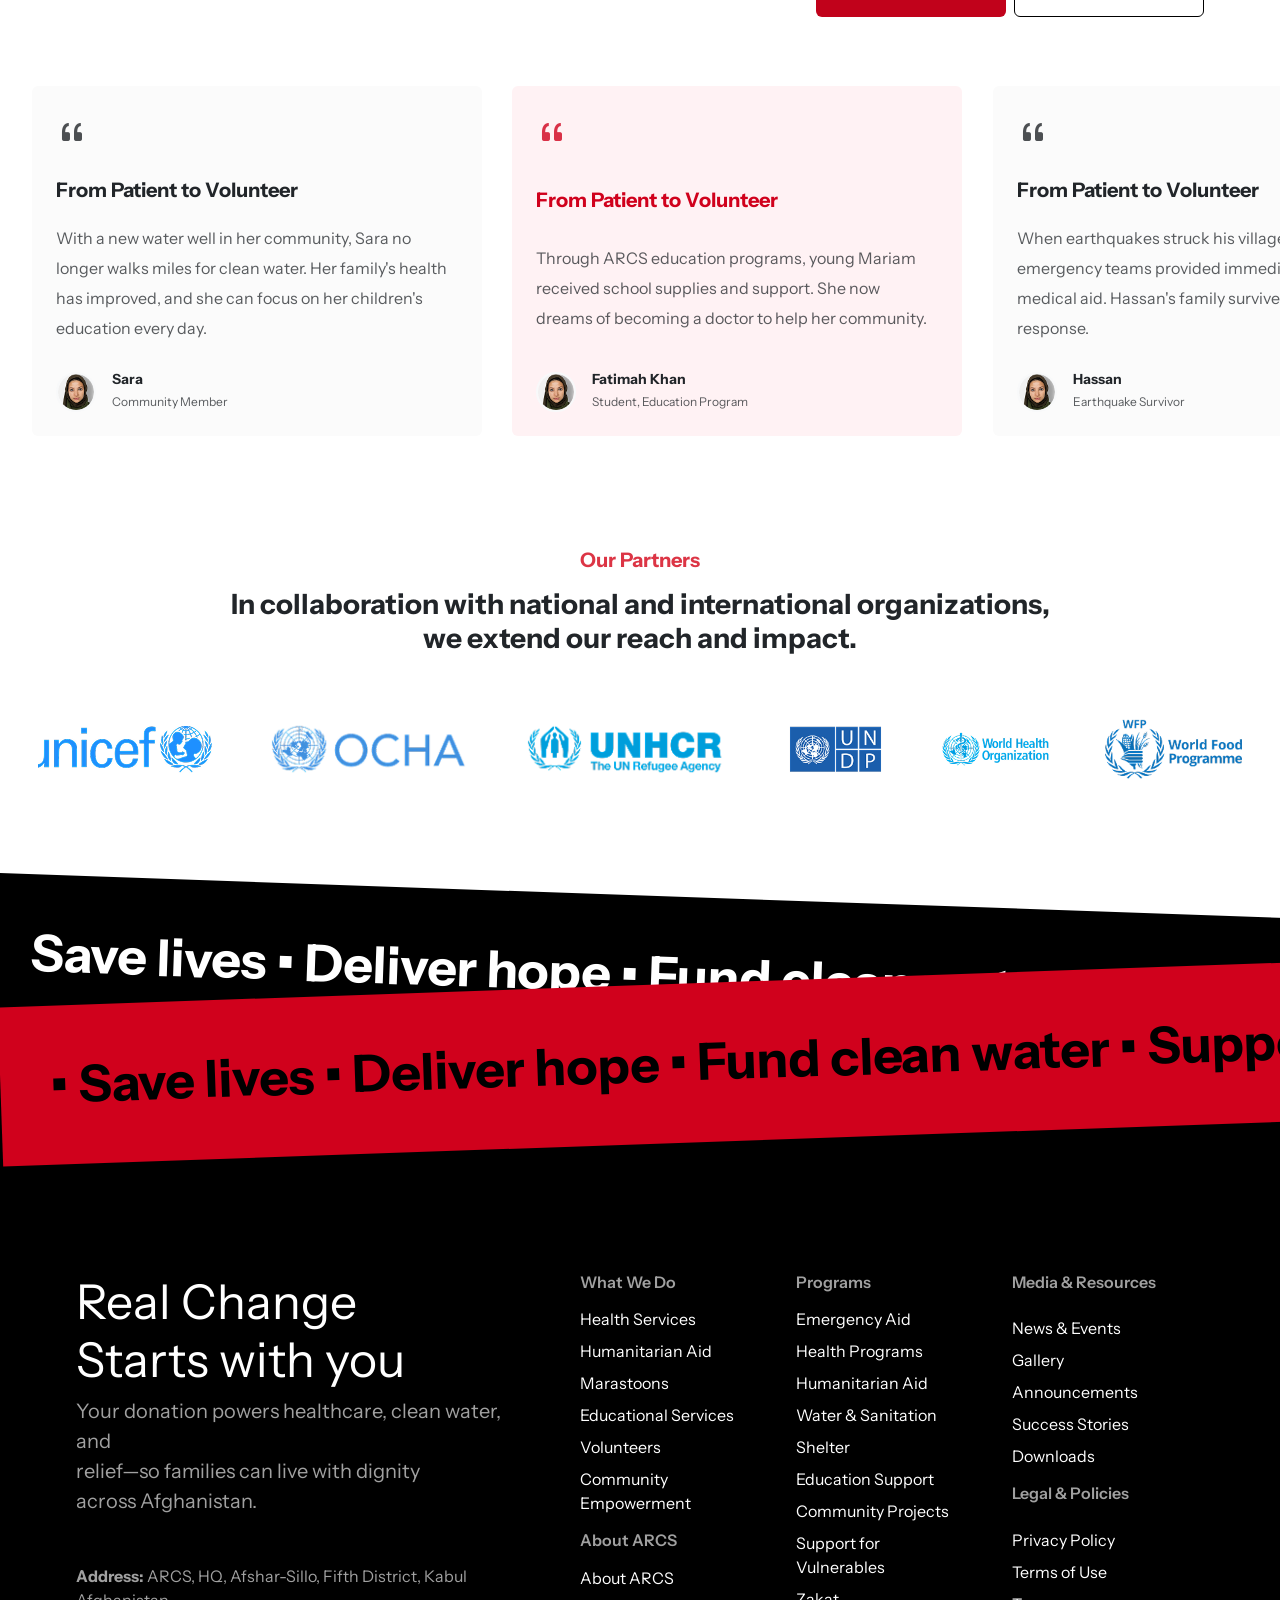
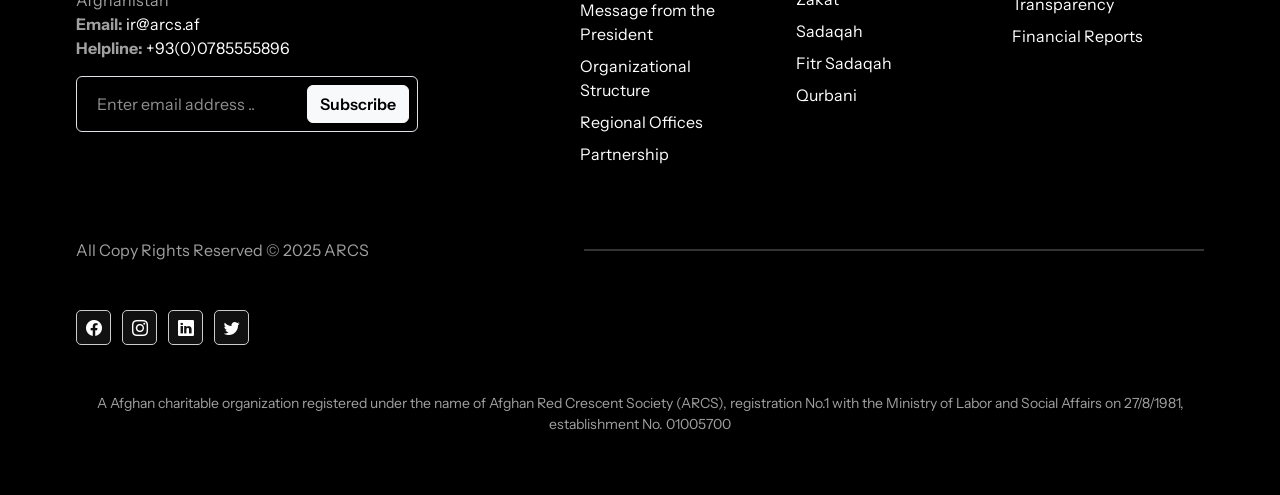
==== commit d252925c: "done" ====
--- a/index.html
+++ b/index.html
@@ -244,6 +244,62 @@
         </div>
       </div>
       <div class="carousel-item bg-hero">
+        <div class="carousel-caption">
+          <h5>Back to School, Back to Hope</h5>
+          <h2 class="fw-bold mb-5" style="font-size: 2.5rem; line-height: 64px">
+            Your support helps children <br />
+            return to classrooms with <br />
+            books, teachers, and a <br />
+            brighter future.
+          </h2>
+          <div class="d-flex align-items-start gap-3">
+            <div class="donate-wrapper">
+              <button class="btn-custom-red">
+                <img src="./icons/partner.svg" alt="" class="me-2" /> <a href="./detail/index.html"
+                  class="text-decoration-none text-white">Donate
+                  Now</a>
+              </button>
+              <div class="carousel-indicators-custom">
+                <button type="button" data-bs-target="#heroCarousel" data-bs-slide-to="0"></button>
+                <button type="button" data-bs-target="#heroCarousel" data-bs-slide-to="1"></button>
+                <button type="button" data-bs-target="#heroCarousel" data-bs-slide-to="2"></button>
+                <button type="button" data-bs-target="#heroCarousel" data-bs-slide-to="3" class="active"></button>
+              </div>
+            </div>
+            <button class="btn btn-outline-light btn-custom-view"><a href="./programs_list/index.html"
+                class="text-decoration-none text-white"> View Programs</a></button>
+          </div>
+        </div>
+        <div class="carousel-item bg-hero">
+          <div class="carousel-caption">
+            <h5>Back to School, Back to Hope</h5>
+            <h2 class="fw-bold mb-5" style="font-size: 2.5rem; line-height: 64px">
+              Your support helps children <br />
+              return to classrooms with <br />
+              books, teachers, and a <br />
+              brighter future.
+            </h2>
+            <div class="d-flex align-items-start gap-3">
+              <div class="donate-wrapper">
+                <button class="btn-custom-red">
+                  <img src="./icons/partner.svg" alt="" class="me-2" /> <a href="./detail/index.html"
+                    class="text-decoration-none text-white">Donate
+                    Now</a>
+                </button>
+                <div class="carousel-indicators-custom">
+                  <button type="button" data-bs-target="#heroCarousel" data-bs-slide-to="0"></button>
+                  <button type="button" data-bs-target="#heroCarousel" data-bs-slide-to="1"></button>
+                  <button type="button" data-bs-target="#heroCarousel" data-bs-slide-to="2" class="active"></button>
+                  <button type="button" data-bs-target="#heroCarousel" data-bs-slide-to="3"></button>
+                </div>
+              </div>
+              <button class="btn btn-outline-light btn-custom-view"><a href="./programs_list/index.html"
+                  class="text-decoration-none text-white"> View Programs</a></button>
+            </div>
+          </div>
+        </div>
+      </div>
+         <div class="carousel-item bg-hero">
         <div class="carousel-caption">
           <h5>Back to School, Back to Hope</h5>
           <h2 class="fw-bold mb-5" style="font-size: 2.5rem; line-height: 64px">
--- a/style.css
+++ b/style.css
@@ -876,6 +876,17 @@
     height: 70px !important;
   }
 }
+@media (max-width: 1893px) {
+  .btn-donate {
+    padding: 13px 13px !important;
+    display: flex;
+    align-items: center;
+    justify-content: center;
+  }
+  .btn-normal {
+    padding: 13px 16px !important;
+  }
+}
 
 @media (max-width: 1610px) {
   .bg-hero {
@@ -1064,6 +1075,12 @@
 
 /* tab responsive starts here */
 @media (max-width: 991px) {
+  .sign-up-btn {
+    color: black !important;
+  }
+  .sign-up-btn:hover {
+    color: white !important;
+  }
   .container {
     max-width: 90% !important;
   }
@@ -1173,9 +1190,35 @@
 }
 
 @media (max-width: 760px) {
+  .red,
+  .black {
+    display: none !important;
+  }
+  footer {
+    padding: 40px 0 !important;
+    margin-top: 0 !important;
+  }
+
   .main {
     border-top-left-radius: 40px !important;
     border-top-right-radius: 40px !important;
+  }
+  .carousel-indicators-custom {
+    display: none !important;
+  }
+  footer form.w-75 {
+    flex-direction: column;
+    width: 100% !important;
+    gap: 10px;
+    padding: 10px !important;
+    margin-top: 20px !important;
+  }
+
+  footer form button.ms-2 {
+    margin: 0 !important;
+  }
+  .footer-bottom-line {
+    width: 100% !important;
   }
   .story-header {
     height: 270px !important;
@@ -1207,12 +1250,12 @@
   .black {
     display: none !important;
   }
+  footer {
+    padding: 40px 0 !important;
+    margin-top: 0 !important;
+  }
   .card-1 {
     width: 340px !important;
-  }
-  footer {
-    padding: 40px 20px !important;
-    margin-top: 0 !important;
   }
 
   footer .fs-48 {
@@ -1249,11 +1292,11 @@
   footer form button.ms-2 {
     margin: 0 !important;
   }
+  .footer-bottom-line {
+    width: 100% !important;
+  }
   .related-videos {
     display: none;
-  }
-  .footer-bottom-line {
-    width: 100% !important;
   }
   .social-icons {
     width: 100% !important;
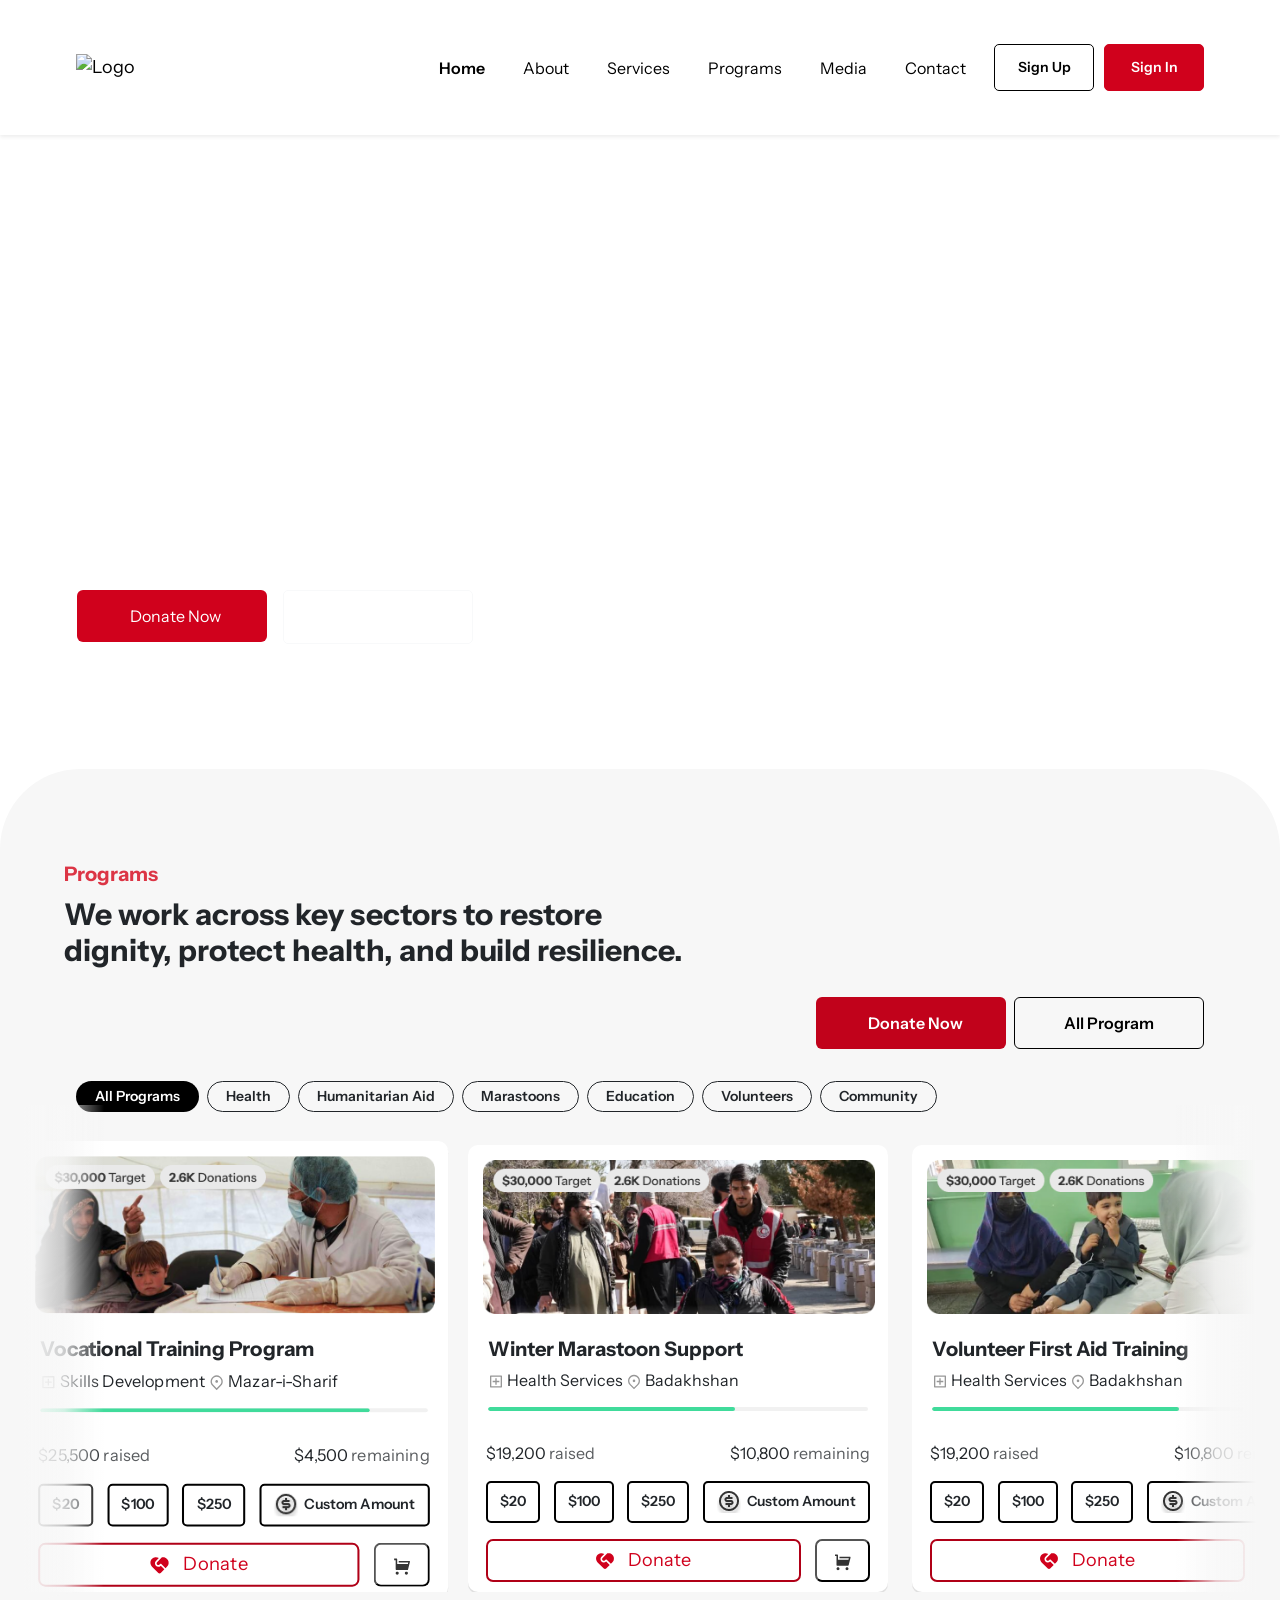
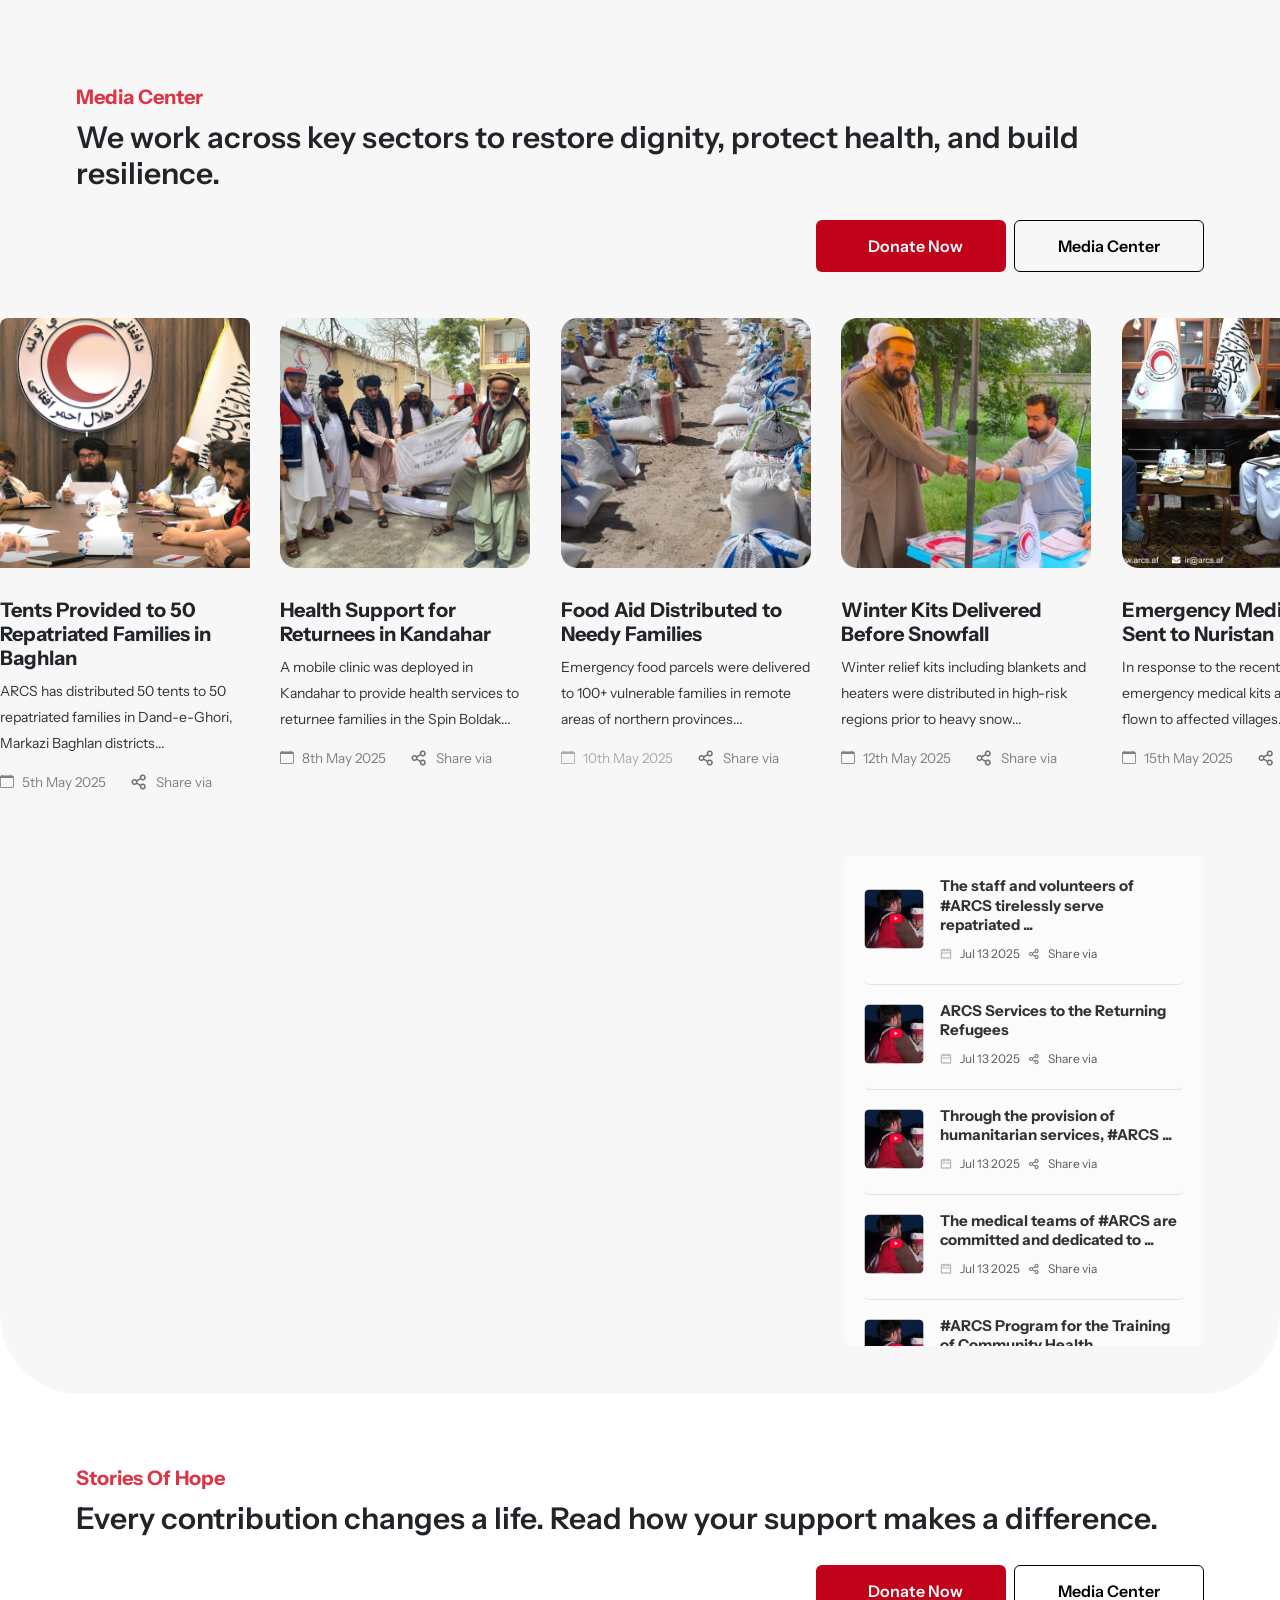
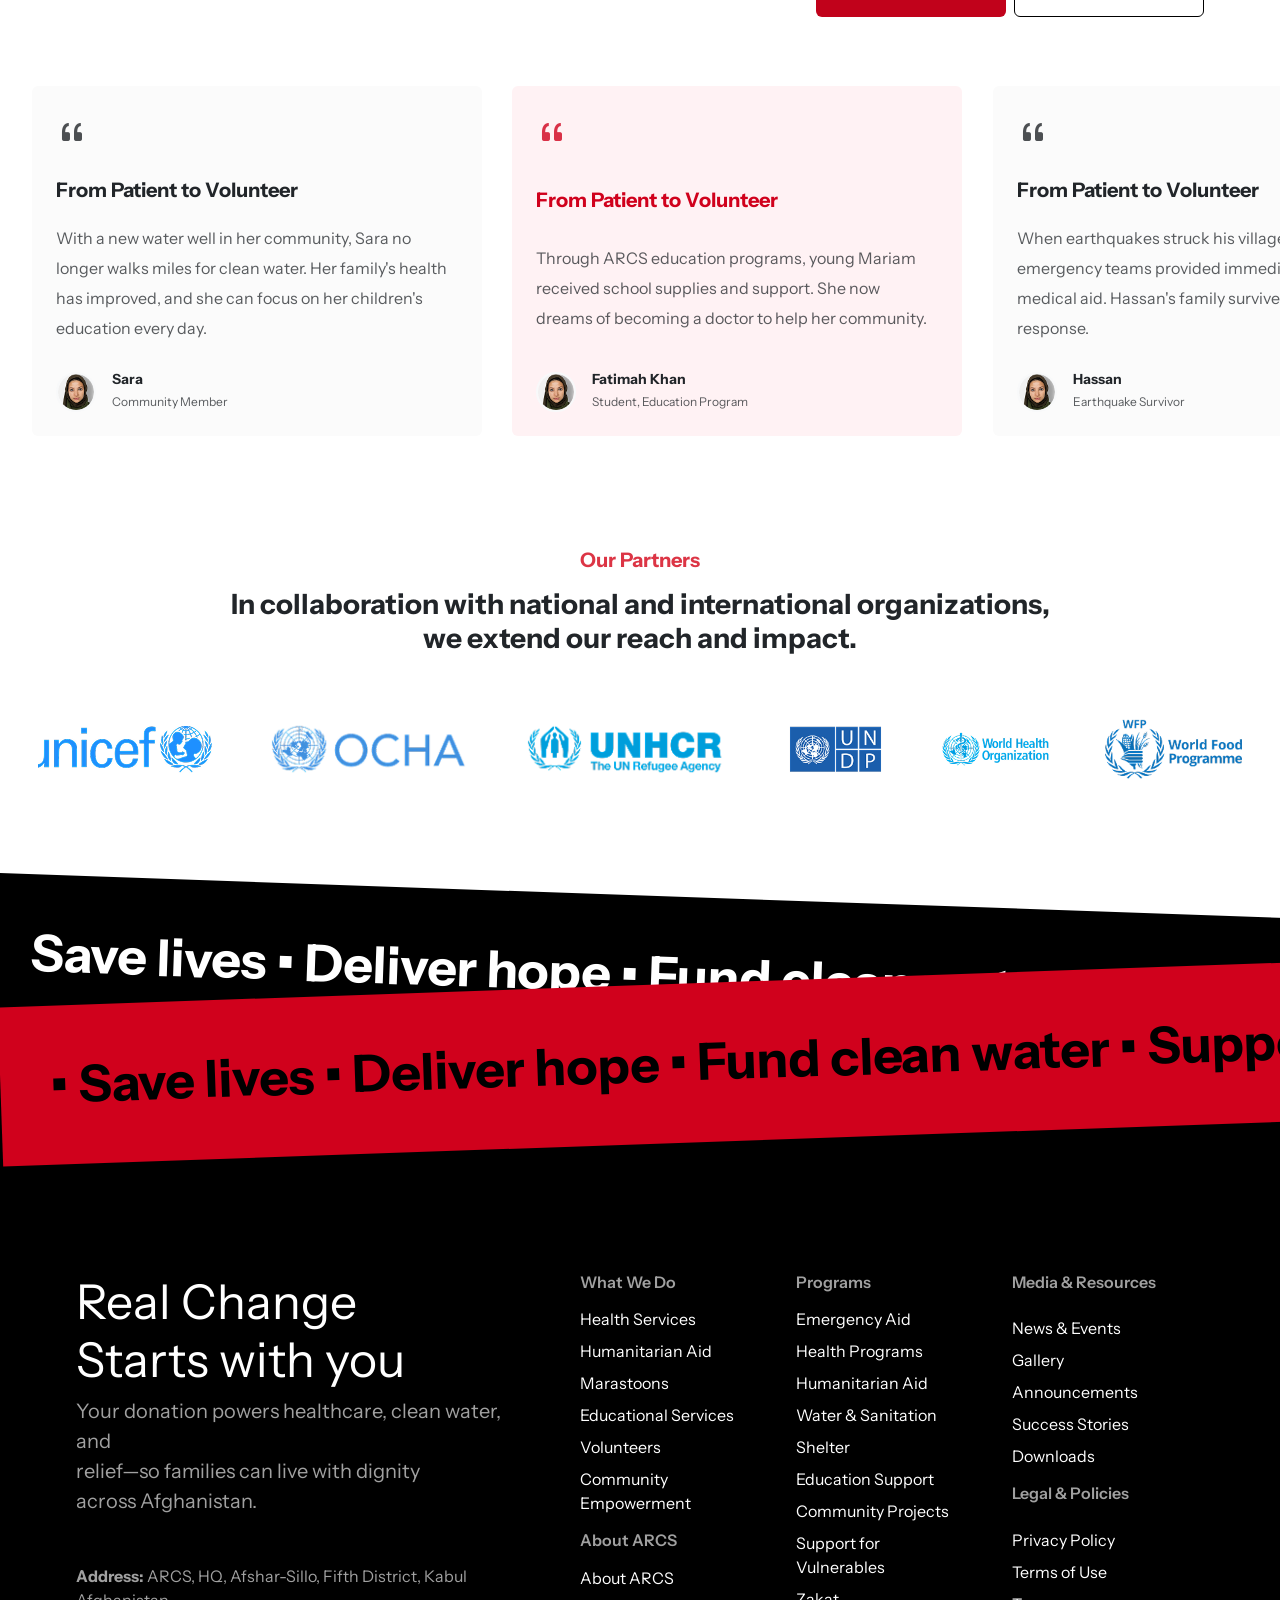
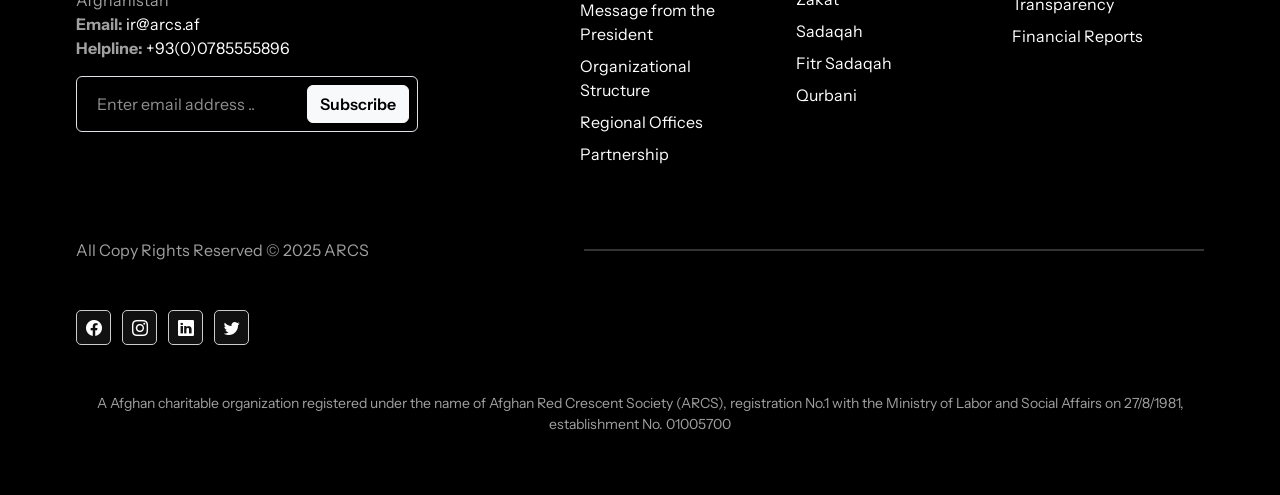
==== commit 2384b19f: "done" ====
--- a/index.html
+++ b/index.html
@@ -457,7 +457,7 @@
                   </a>
                 </button>
                 <button class="cart2">
-                  <a href="./checkout/checkout.html" class="text-decoration-none text-white">
+                  <a href="./checkout/index.html" class="text-decoration-none text-white">
                     <img src="./images/cart2.svg" alt="" />
                   </a>
                 </button>
@@ -512,7 +512,7 @@
                   </a>
                 </button>
                 <button class="cart2">
-                  <a href="./checkout/checkout.html" class="text-decoration-none text-white">
+                  <a href="./checkout/index.html" class="text-decoration-none text-white">
                     <img src="./images/cart2.svg" alt="" />
                   </a>
                 </button>
@@ -567,7 +567,7 @@
                   </a>
                 </button>
                 <button class="cart2">
-                  <a href="./checkout/checkout.html" class="text-decoration-none text-white">
+                  <a href="./checkout/index.html" class="text-decoration-none text-white">
                     <img src="./images/cart2.svg" alt="" />
                   </a>
                 </button>
@@ -621,7 +621,7 @@
                   </a>
                 </button>
                 <button class="cart2">
-                  <a href="./checkout/checkout.html" class="text-decoration-none text-white">
+                  <a href="./checkout/index.html" class="text-decoration-none text-white">
                     <img src="./images/cart2.svg" alt="" />
                   </a>
                 </button>
@@ -676,7 +676,7 @@
                   </a>
                 </button>
                 <button class="cart2">
-                  <a href="./checkout/checkout.html" class="text-decoration-none text-white">
+                  <a href="./checkout/index.html" class="text-decoration-none text-white">
                     <img src="./images/cart2.svg" alt="" />
                   </a>
                 </button>
@@ -731,7 +731,7 @@
                   </a>
                 </button>
                 <button class="cart2">
-                  <a href="./checkout/checkout.html" class="text-decoration-none text-white">
+                  <a href="./checkout/index.html" class="text-decoration-none text-white">
                     <img src="./images/cart2.svg" alt="" />
                   </a>
                 </button>
@@ -786,7 +786,7 @@
                   </a>
                 </button>
                 <button class="cart2">
-                  <a href="./checkout/checkout.html" class="text-decoration-none text-white">
+                  <a href="./checkout/index.html" class="text-decoration-none text-white">
                     <img src="./images/cart2.svg" alt="" />
                   </a>
                 </button>
@@ -841,7 +841,7 @@
                   </a>
                 </button>
                 <button class="cart2">
-                  <a href="./checkout/checkout.html" class="text-decoration-none text-white">
+                  <a href="./checkout/index.html" class="text-decoration-none text-white">
                     <img src="./images/cart2.svg" alt="" />
                   </a>
                 </button>
@@ -897,7 +897,7 @@
                   </a>
                 </button>
                 <button class="cart2">
-                  <a href="./checkout/checkout.html" class="text-decoration-none text-white">
+                  <a href="./checkout/index.html" class="text-decoration-none text-white">
                     <img src="./images/cart2.svg" alt="" />
                   </a>
                 </button>
--- a/style.css
+++ b/style.css
@@ -876,6 +876,7 @@
     height: 70px !important;
   }
 }
+
 @media (max-width: 1893px) {
   .btn-donate {
     padding: 13px 13px !important;
@@ -1150,6 +1151,10 @@
     max-width: none !important;
   }
 
+  .navbar-nav {
+    gap: 10px !important;
+  }
+
   .navbar-collapse {
     background-color: white;
     position: fixed;
@@ -1159,10 +1164,6 @@
     z-index: 1;
     padding: 40px 60px;
   }
-  .navbar-nav {
-    gap: 10px !important;
-  }
-
   .navbar-collapse div:last-child {
     margin-left: 0 !important;
     margin-top: 40px;
@@ -1292,11 +1293,11 @@
   footer form button.ms-2 {
     margin: 0 !important;
   }
+  .related-videos {
+    display: none;
+  }
   .footer-bottom-line {
     width: 100% !important;
-  }
-  .related-videos {
-    display: none;
   }
   .social-icons {
     width: 100% !important;
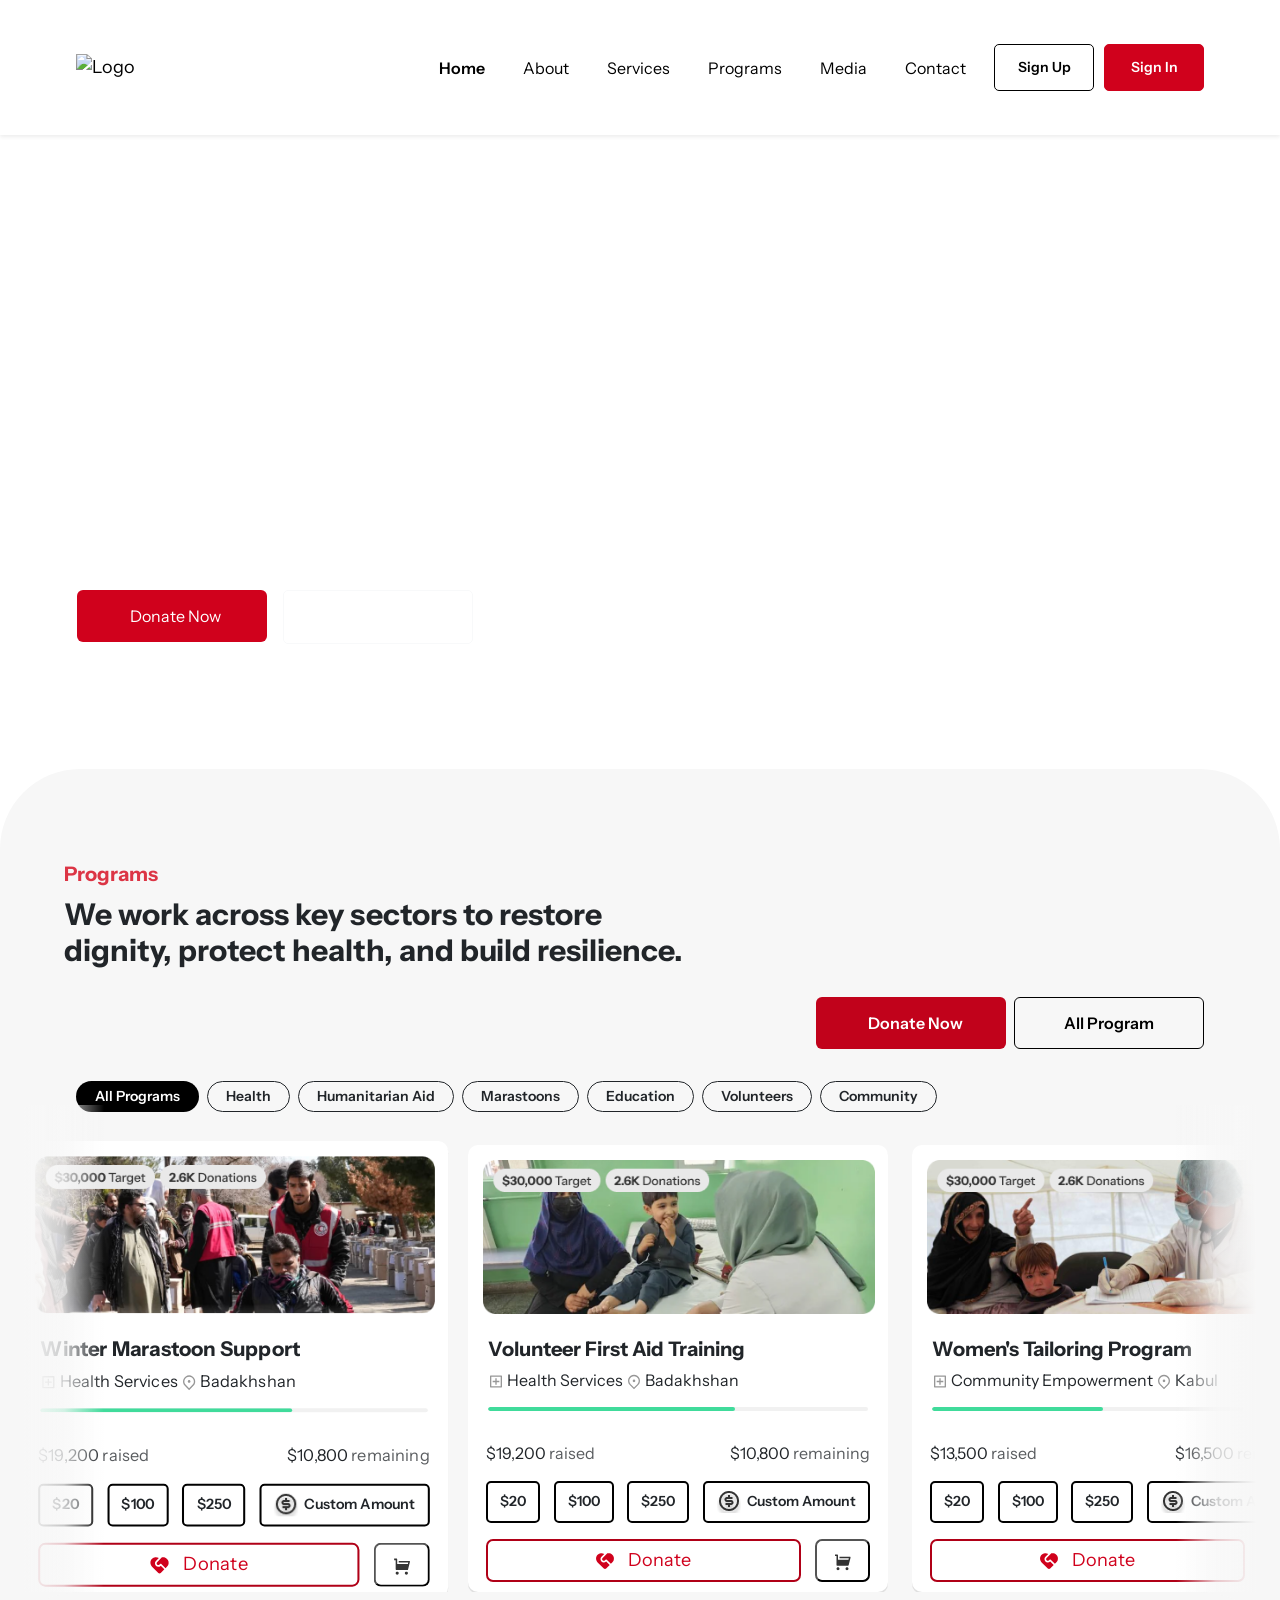
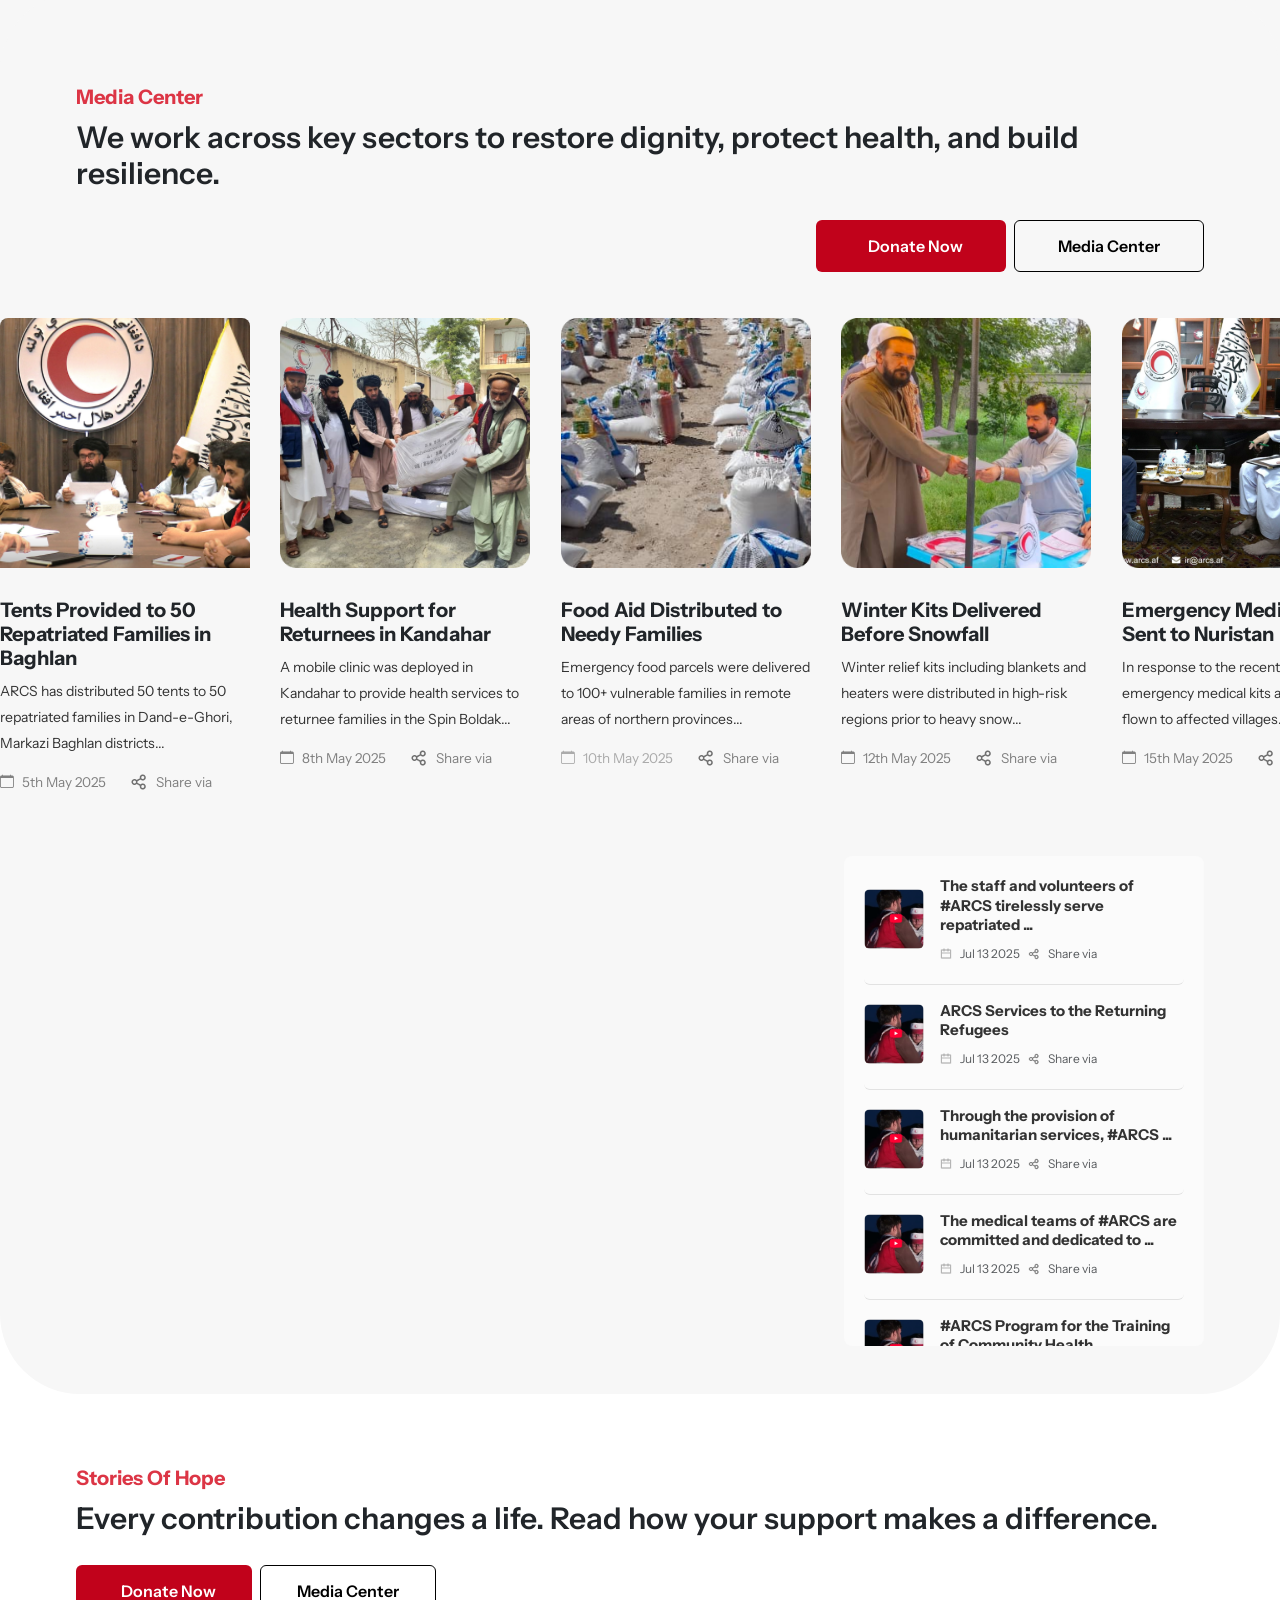
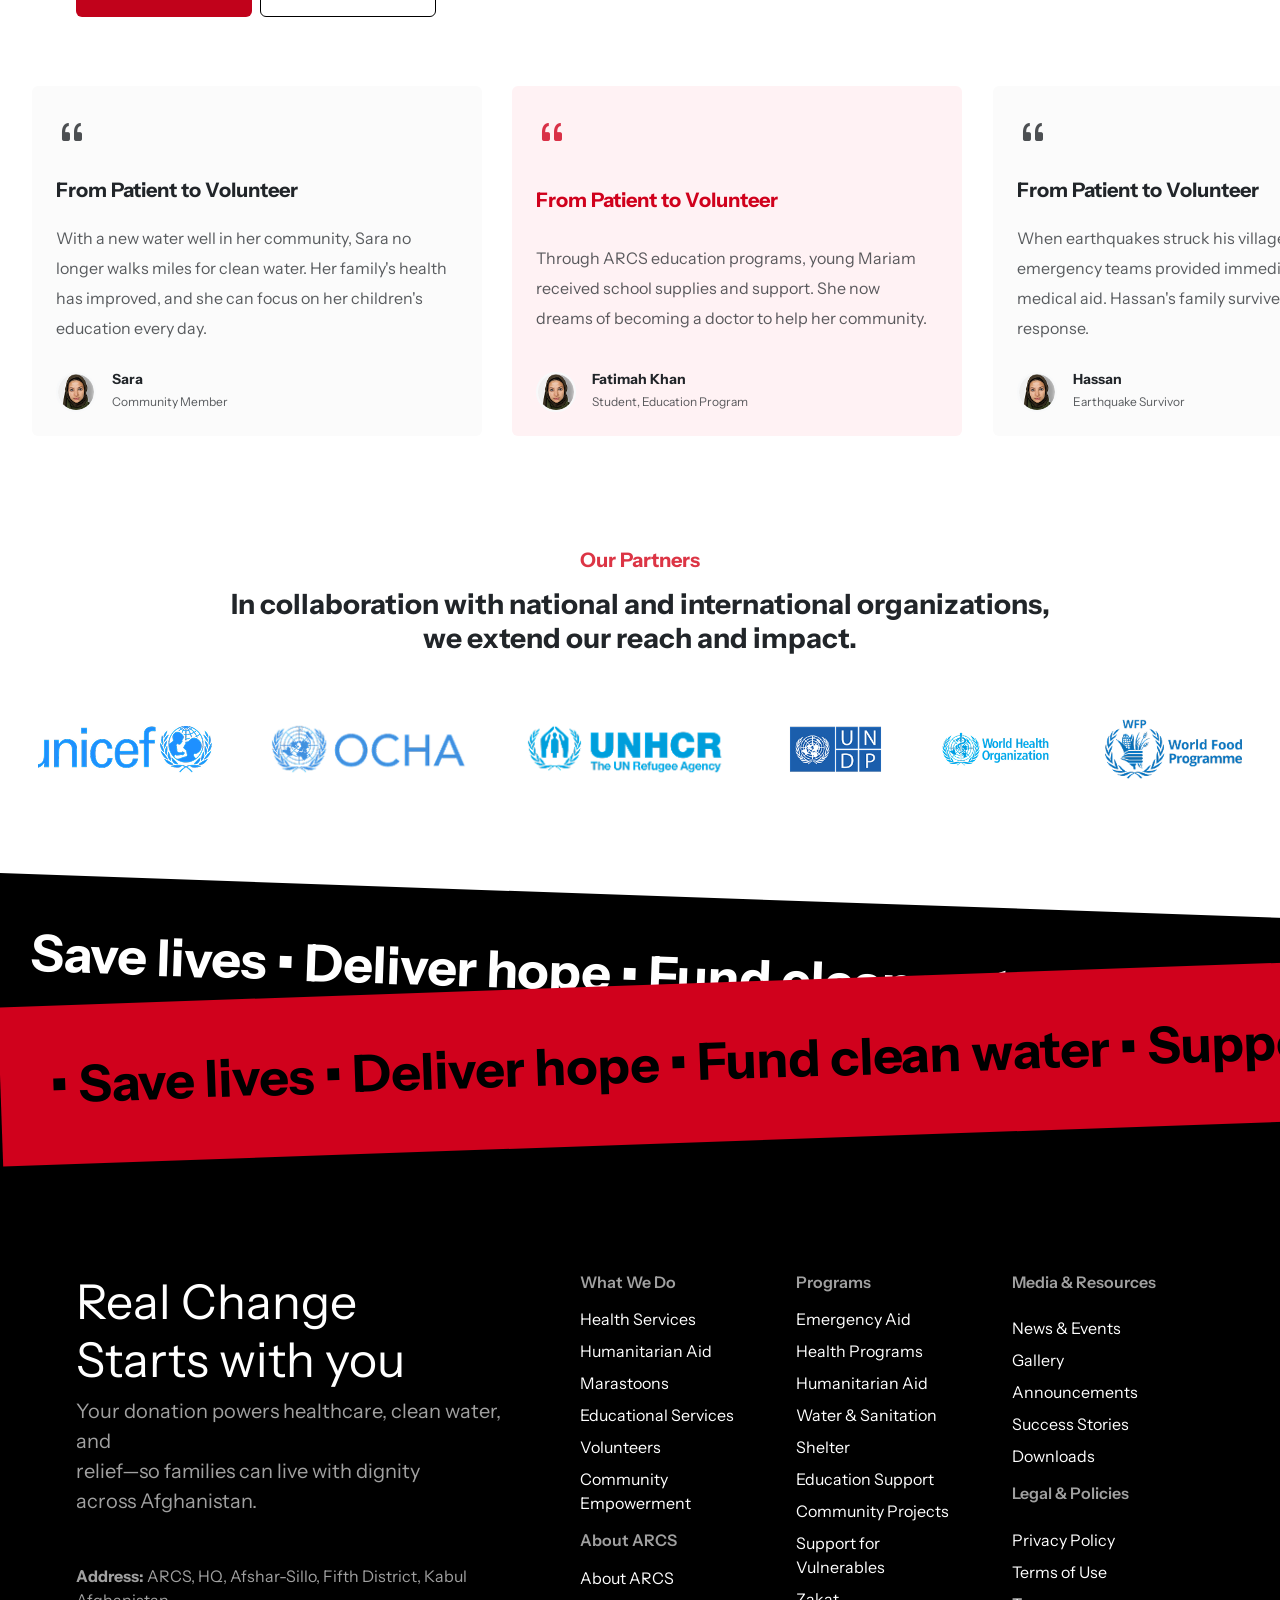
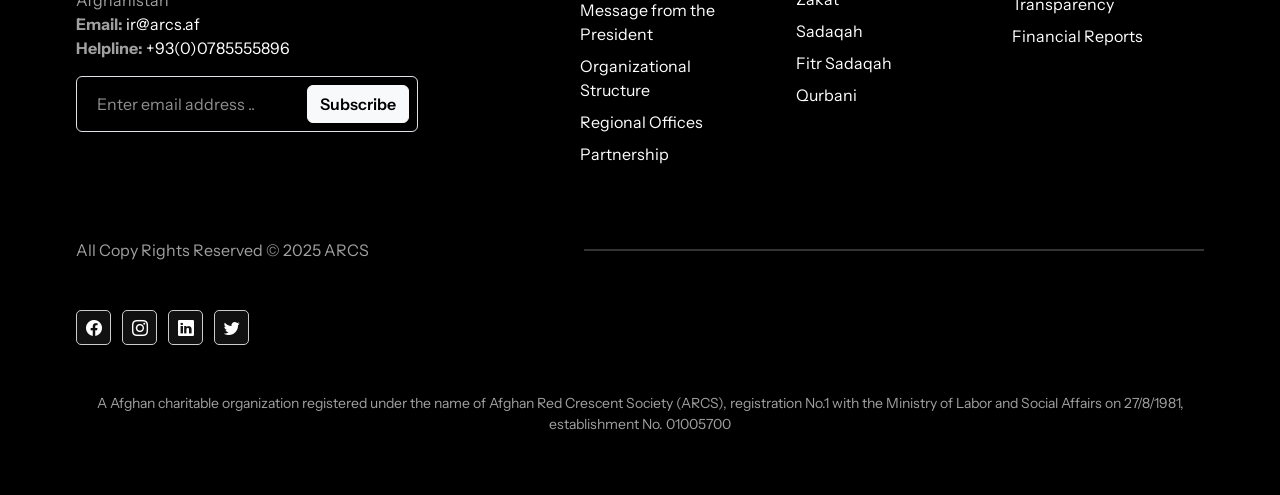
==== commit f2f342fe: "done" ====
--- a/index.html
+++ b/index.html
@@ -1208,7 +1208,7 @@
             </h2>
           </div>
           <!-- Right Buttons -->
-          <div class="col-md-3 d-flex justify-content-md-end gap-2 mt-3 mt-md-0">
+          <div class="col-md-4 d-flex justify-content-md-end gap-2 mt-3 mt-md-0">
             <button class="btn btn-donate d-flex align-items-center fw-semibold" style="width: 190px;">
               <img src="./icons/partner.svg" alt="" class="me-2" /> <a href="./detail/index.html"
                 class="text-decoration-none text-white">Donate Now</a>
